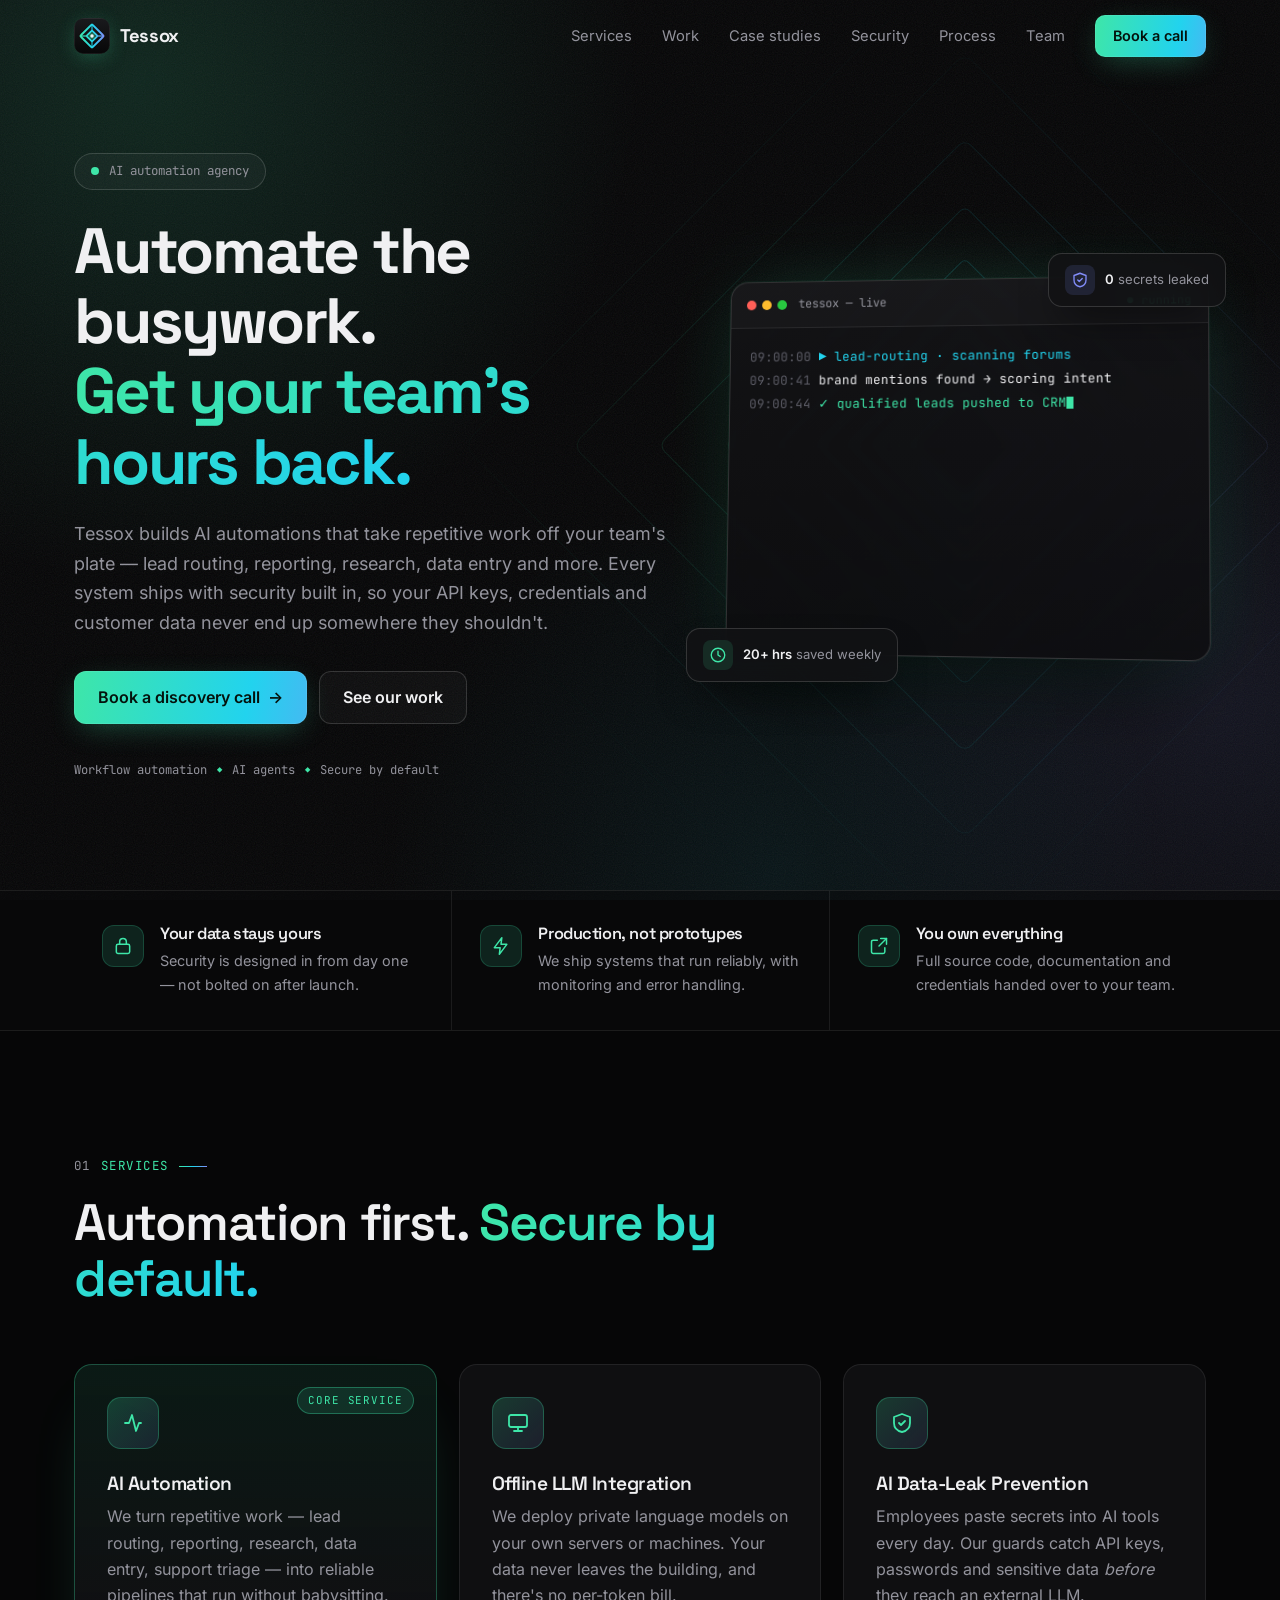
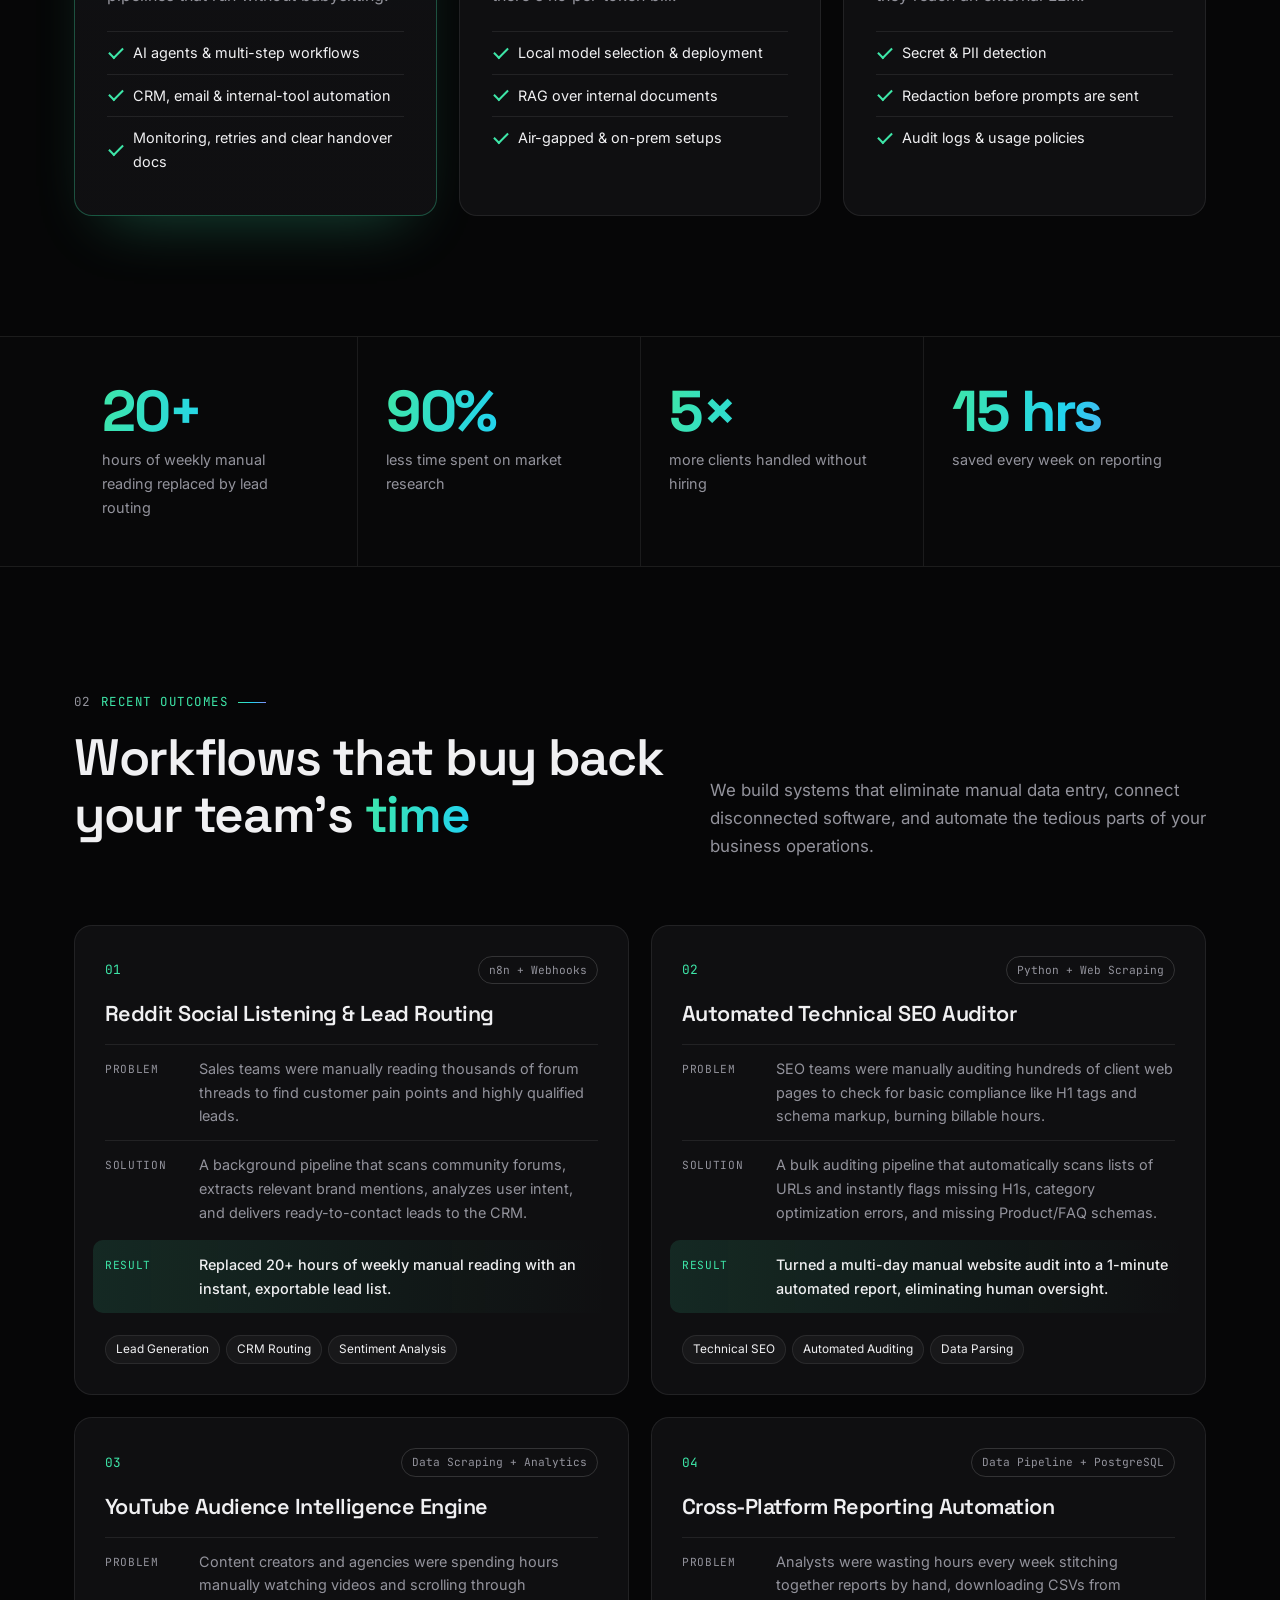
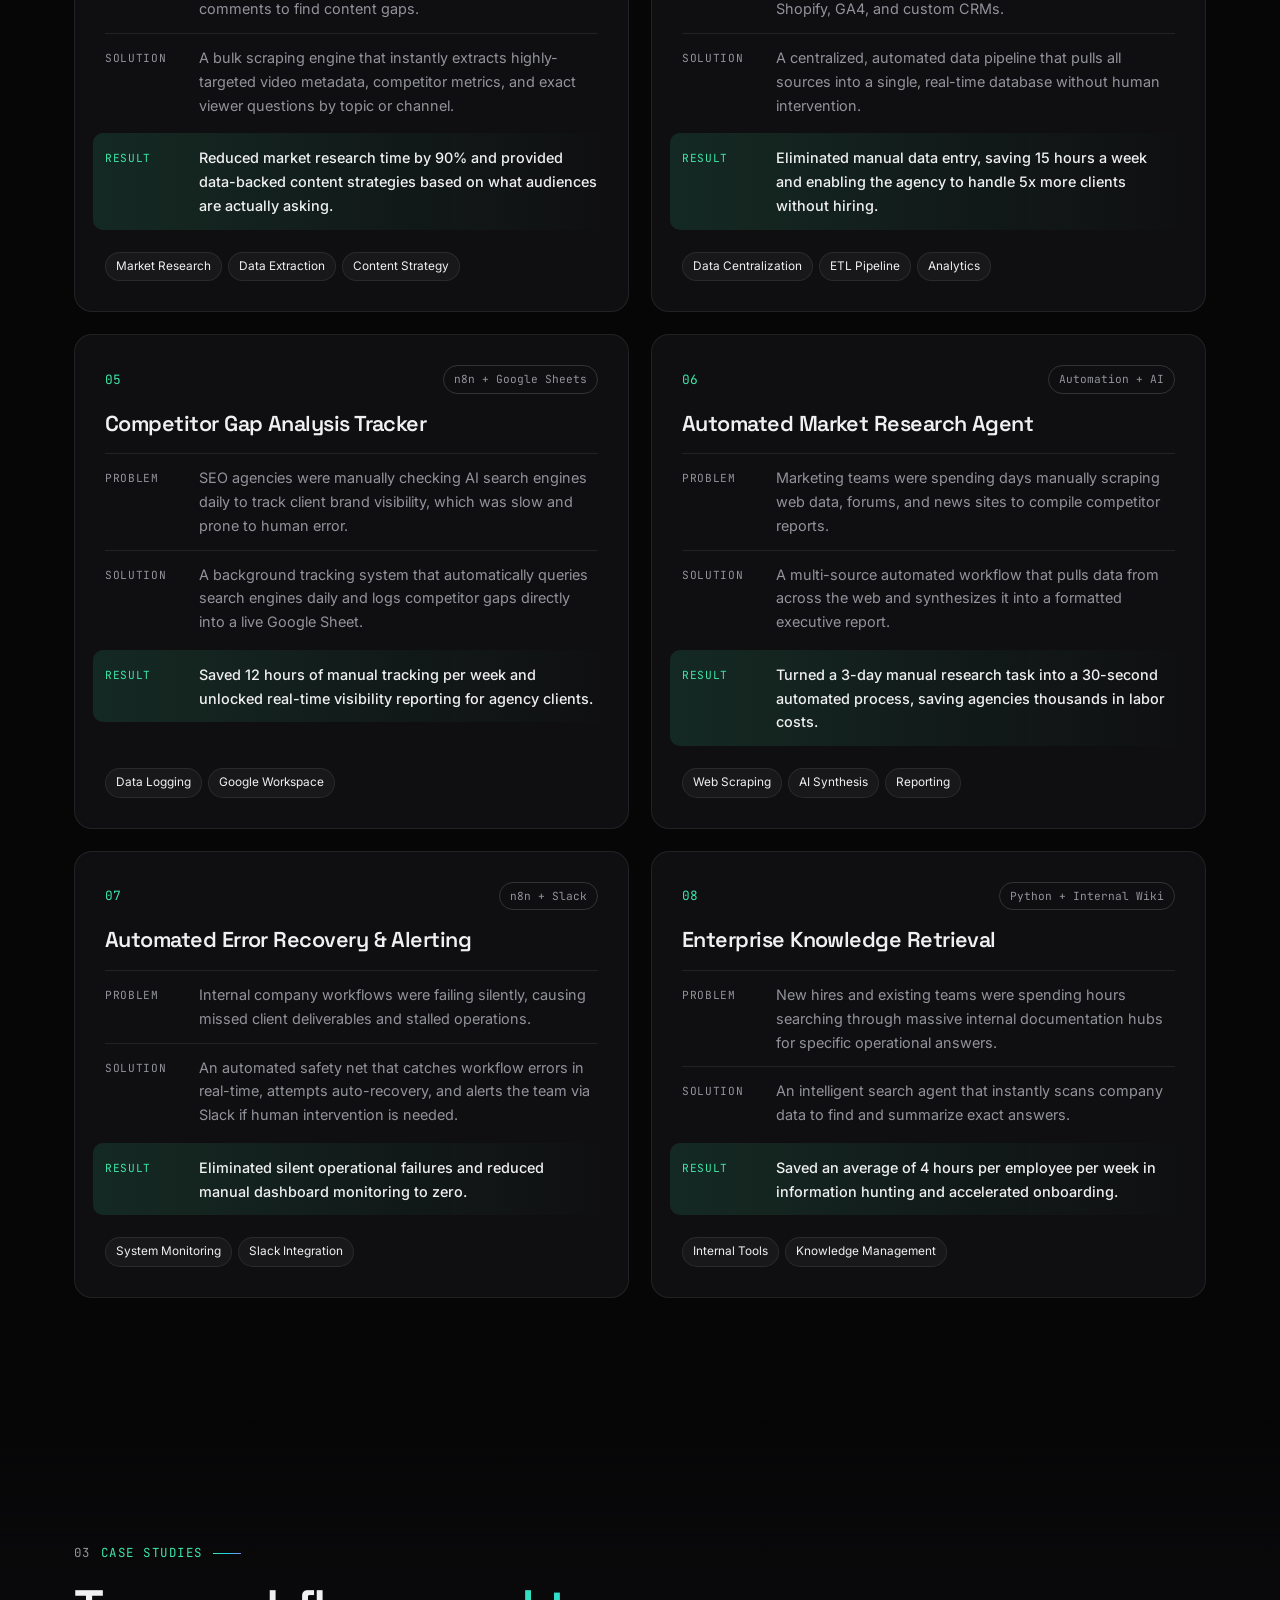
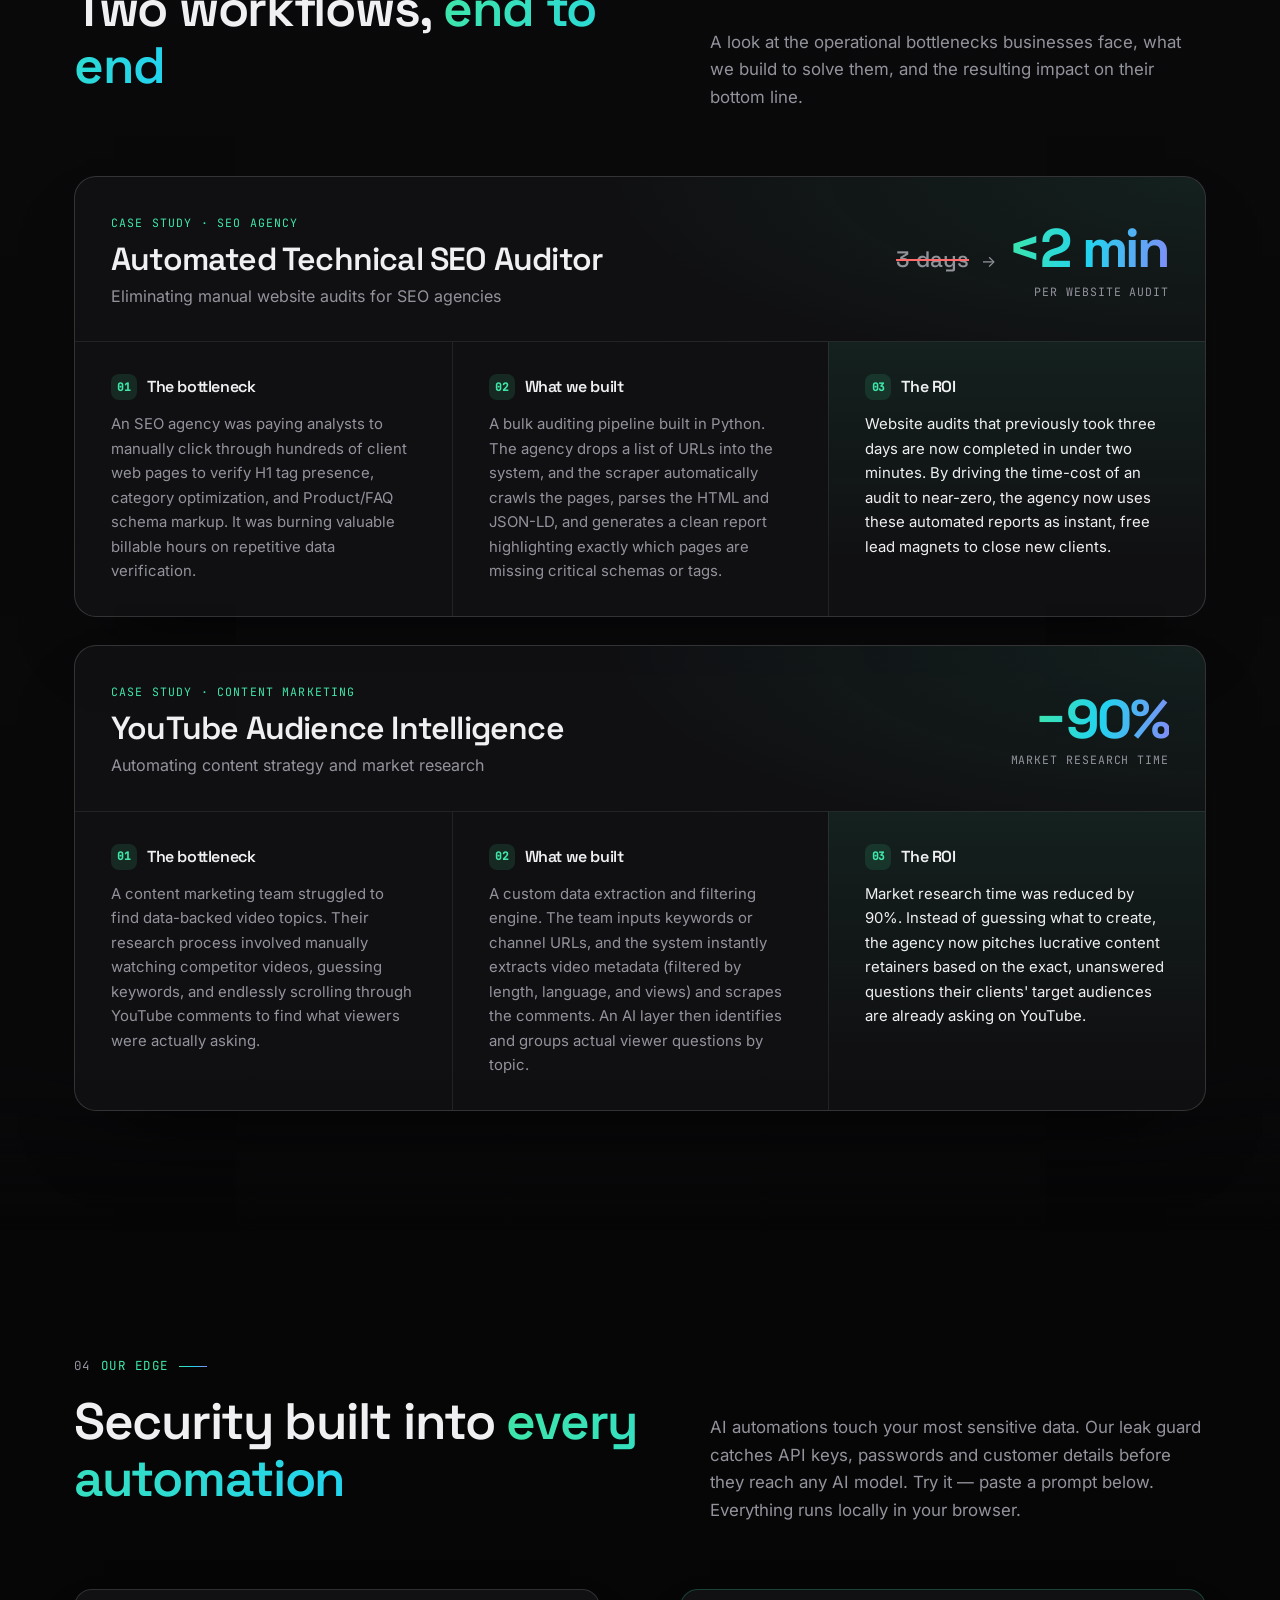
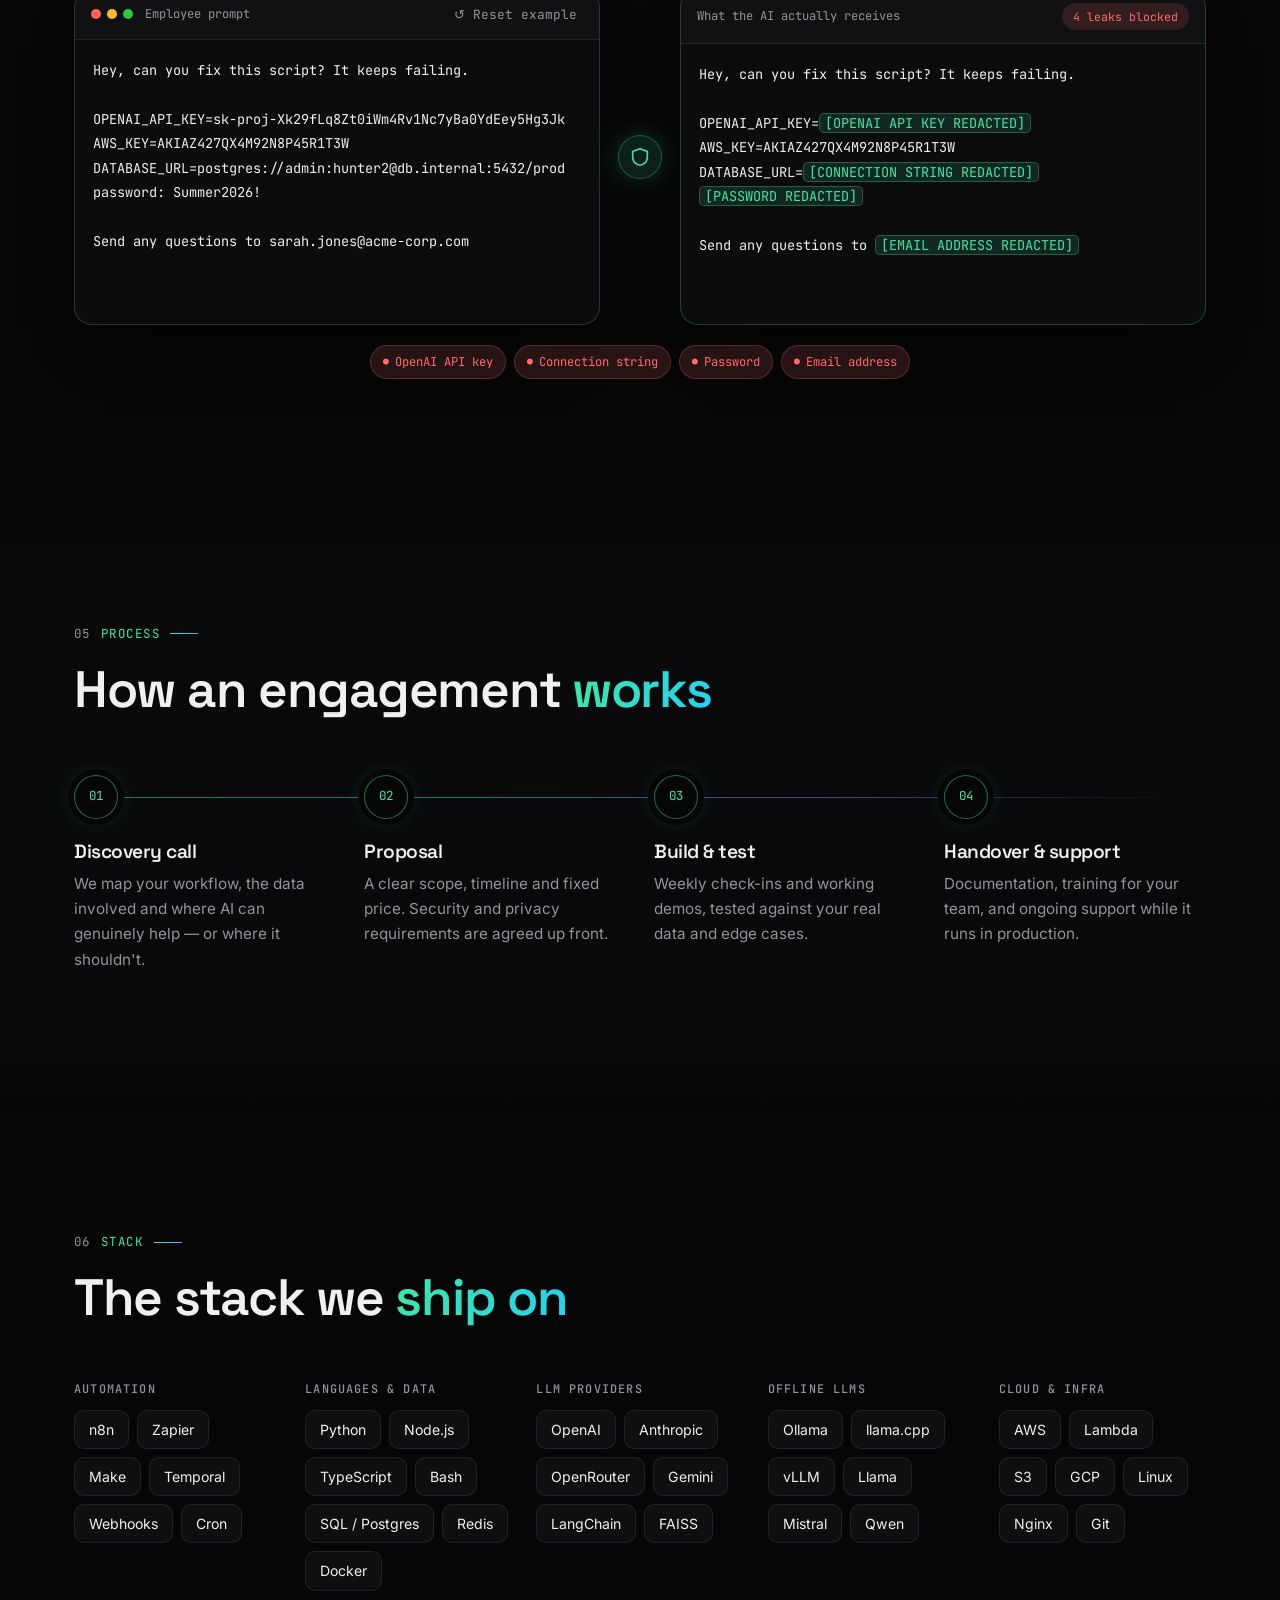
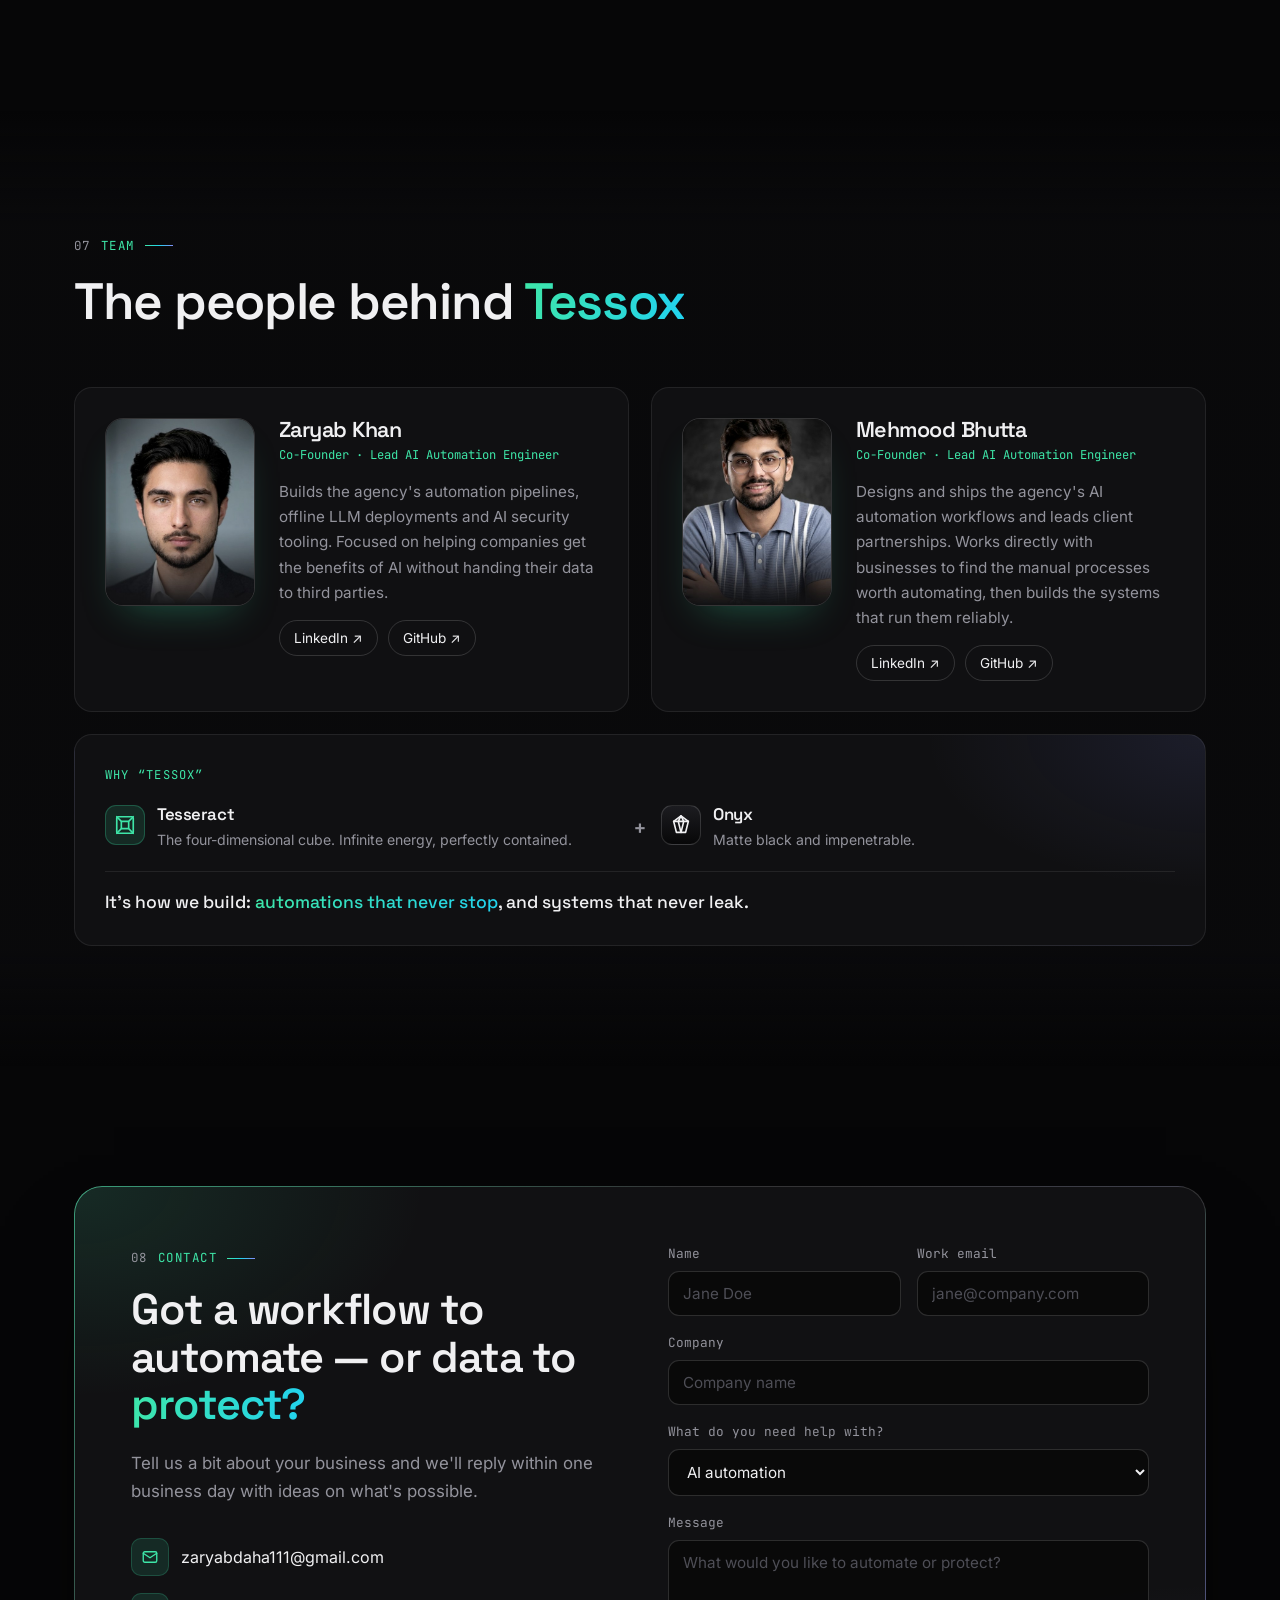
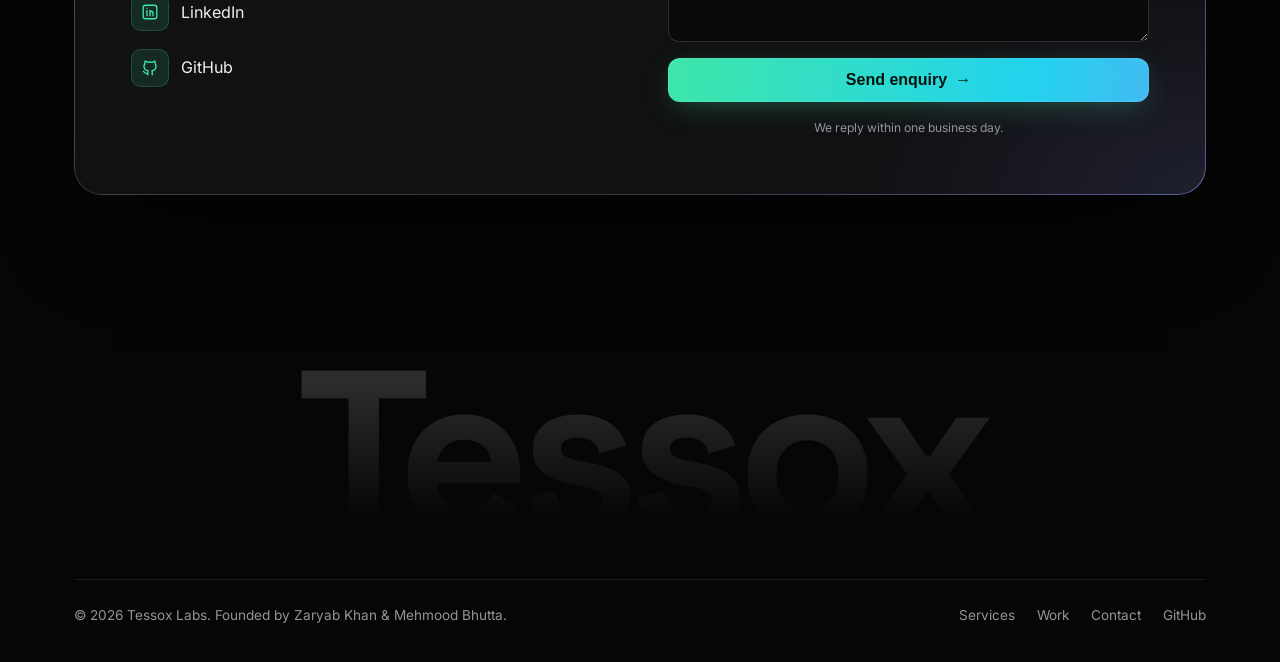
==== index.html @ b71a97ea "Speed up first paint: self-host fonts, cheaper glows, fewer blurs - Replace render-blocking Google F" ====
<!doctype html>
<html lang="en">
<head>
  <meta charset="utf-8">
  <meta name="viewport" content="width=device-width, initial-scale=1">
  <title>Tessox — AI Automation Agency</title>
  <meta name="description" content="Tessox is an AI automation agency. We build workflows that eliminate manual work — with security built in, so your data never leaks into AI tools.">
  <link rel="icon" href="favicon.svg" type="image/svg+xml">
  <link rel="icon" href="favicon-32.png" sizes="32x32" type="image/png">
  <link rel="apple-touch-icon" href="apple-touch-icon.png">
  <meta name="theme-color" content="#060607">
  <link rel="canonical" href="https://tessox.com/">

  <!-- Link previews (LinkedIn, WhatsApp, Slack, X, iMessage) -->
  <meta property="og:type" content="website">
  <meta property="og:site_name" content="Tessox">
  <meta property="og:url" content="https://tessox.com/">
  <meta property="og:title" content="Tessox — AI Automation Agency">
  <meta property="og:description" content="Automate the busywork. We build AI automations that give your team its hours back — secure by default, so your data never leaks into AI tools.">
  <meta property="og:image" content="https://tessox.com/og-image.png">
  <meta property="og:image:width" content="1200">
  <meta property="og:image:height" content="630">
  <meta property="og:image:alt" content="Tessox — Automate the busywork. Get your team's hours back.">
  <meta name="twitter:card" content="summary_large_image">
  <meta name="twitter:title" content="Tessox — AI Automation Agency">
  <meta name="twitter:description" content="Automate the busywork. AI automations that give your team its hours back — secure by default.">
  <meta name="twitter:image" content="https://tessox.com/og-image.png">
  <!-- Fonts are self-hosted so the page never waits on a third-party server -->
  <link rel="preload" href="fonts/space-grotesk.woff2" as="font" type="font/woff2" crossorigin>
  <link rel="preload" href="fonts/inter.woff2" as="font" type="font/woff2" crossorigin>
  <link rel="stylesheet" href="style.css">
</head>
<body>
  <div class="progress" id="progress" aria-hidden="true"></div>
  <div class="ambient" aria-hidden="true">
    <span class="orb orb-1"></span>
    <span class="orb orb-2"></span>
    <span class="orb orb-3"></span>
  </div>

  <header class="nav" id="nav">
    <div class="wrap nav-inner">
      <a href="#top" class="logo"><img class="logo-icon" src="favicon.svg" alt="" width="36" height="36"> Tessox</a>
      <nav class="nav-links" id="navLinks">
        <a href="#services">Services</a>
        <a href="#work">Work</a>
        <a href="#case-studies">Case studies</a>
        <a href="#demo">Security</a>
        <a href="#process">Process</a>
        <a href="#team">Team</a>
        <a href="#contact" class="btn btn-sm">Book a call</a>
      </nav>
      <button class="nav-toggle" id="navToggle" aria-label="Open menu" aria-expanded="false">
        <span></span><span></span>
      </button>
    </div>
  </header>

  <main id="top">
    <!-- HERO -->
    <section class="hero">
      <div class="grid-bg" aria-hidden="true"></div>
      <div class="wrap hero-inner">
        <div class="hero-copy">
          <p class="eyebrow"><span class="dot"></span> AI automation agency</p>
          <h1>Automate the busywork.<br><span class="grad">Get your team&#39;s hours back.</span></h1>
          <p class="lede">
            Tessox builds AI automations that take repetitive work off your team&#39;s plate — lead routing,
            reporting, research, data entry and more. Every system ships with security built in,
            so your API keys, credentials and customer data never end up somewhere they shouldn&#39;t.
          </p>
          <div class="hero-cta">
            <a href="#contact" class="btn">Book a discovery call <span aria-hidden="true">→</span></a>
            <a href="#work" class="btn btn-ghost">See our work</a>
          </div>
          <ul class="hero-tags">
            <li>Workflow automation</li>
            <li>AI agents</li>
            <li>Secure by default</li>
          </ul>
        </div>

        <div class="hero-visual" aria-hidden="true">
          <div class="console">
            <div class="console-head">
              <span class="lights"><i></i><i></i><i></i></span>
              <span class="console-title">tessox — live</span>
              <span class="console-live"><span class="dot"></span> running</span>
            </div>
            <div class="console-body" id="consoleBody"></div>
          </div>
          <div class="float-badge badge-1">
            <svg viewBox="0 0 24 24"><circle cx="12" cy="12" r="9"/><path d="M12 7v5l3 2"/></svg>
            <div><strong>20+ hrs</strong> saved weekly</div>
          </div>
          <div class="float-badge badge-2">
            <svg viewBox="0 0 24 24"><path d="M12 3l8 3v6c0 5-3.5 8-8 9-4.5-1-8-4-8-9V6z"/><path d="M9 12l2 2 4-4"/></svg>
            <div><strong>0</strong> secrets leaked</div>
          </div>
        </div>
      </div>
    </section>

    <!-- PROMISES -->
    <section class="promises">
      <div class="wrap promises-inner">
        <div class="promise">
          <div class="promise-icon"><svg viewBox="0 0 24 24"><rect x="4" y="10" width="16" height="11" rx="2"/><path d="M8 10V7a4 4 0 0 1 8 0v3"/></svg></div>
          <div>
            <h3>Your data stays yours</h3>
            <p>Security is designed in from day one — not bolted on after launch.</p>
          </div>
        </div>
        <div class="promise">
          <div class="promise-icon"><svg viewBox="0 0 24 24"><path d="M13 2L4 14h7l-1 8 9-12h-7z"/></svg></div>
          <div>
            <h3>Production, not prototypes</h3>
            <p>We ship systems that run reliably, with monitoring and error handling.</p>
          </div>
        </div>
        <div class="promise">
          <div class="promise-icon"><svg viewBox="0 0 24 24"><path d="M14 3h7v7"/><path d="M21 3l-9 9"/><path d="M19 14v5a2 2 0 0 1-2 2H5a2 2 0 0 1-2-2V7a2 2 0 0 1 2-2h5"/></svg></div>
          <div>
            <h3>You own everything</h3>
            <p>Full source code, documentation and credentials handed over to your team.</p>
          </div>
        </div>
      </div>
    </section>

    <!-- SERVICES -->
    <section id="services" class="section">
      <div class="wrap">
        <div class="sec-head">
          <p class="kicker"><span>01</span> Services</p>
          <h2>Automation first. <span class="grad">Secure by default.</span></h2>
        </div>
        <div class="cards">
          <article class="card card-feature spot">
            <span class="card-flag">Core service</span>
            <div class="card-icon" aria-hidden="true">
              <svg viewBox="0 0 24 24"><path d="M4 12h4l3-8 4 16 3-8h2"/></svg>
            </div>
            <h3>AI Automation</h3>
            <p>We turn repetitive work — lead routing, reporting, research, data entry, support triage — into reliable pipelines that run without babysitting.</p>
            <ul class="ticks">
              <li>AI agents & multi-step workflows</li>
              <li>CRM, email & internal-tool automation</li>
              <li>Monitoring, retries and clear handover docs</li>
            </ul>
          </article>
          <article class="card spot">
            <div class="card-icon" aria-hidden="true">
              <svg viewBox="0 0 24 24"><rect x="3" y="4" width="18" height="12" rx="2"/><path d="M8 20h8M12 16v4"/></svg>
            </div>
            <h3>Offline LLM Integration</h3>
            <p>We deploy private language models on your own servers or machines. Your data never leaves the building, and there's no per-token bill.</p>
            <ul class="ticks">
              <li>Local model selection & deployment</li>
              <li>RAG over internal documents</li>
              <li>Air-gapped & on-prem setups</li>
            </ul>
          </article>
          <article class="card spot">
            <div class="card-icon" aria-hidden="true">
              <svg viewBox="0 0 24 24"><path d="M12 3l8 3v6c0 5-3.5 8-8 9-4.5-1-8-4-8-9V6z"/><path d="M9 12l2 2 4-4"/></svg>
            </div>
            <h3>AI Data-Leak Prevention</h3>
            <p>Employees paste secrets into AI tools every day. Our guards catch API keys, passwords and sensitive data <em>before</em> they reach an external LLM.</p>
            <ul class="ticks">
              <li>Secret & PII detection</li>
              <li>Redaction before prompts are sent</li>
              <li>Audit logs & usage policies</li>
            </ul>
          </article>
        </div>
      </div>
    </section>

    <!-- STATS -->
    <section class="stats" aria-label="Results by the numbers">
      <div class="wrap stats-inner">
        <div class="stat">
          <span class="stat-num" data-count="20" data-suffix="+">0</span>
          <span class="stat-label">hours of weekly manual reading replaced by lead routing</span>
        </div>
        <div class="stat">
          <span class="stat-num" data-count="90" data-suffix="%">0</span>
          <span class="stat-label">less time spent on market research</span>
        </div>
        <div class="stat">
          <span class="stat-num" data-count="5" data-suffix="×">0</span>
          <span class="stat-label">more clients handled without hiring</span>
        </div>
        <div class="stat">
          <span class="stat-num" data-count="15" data-suffix=" hrs">0</span>
          <span class="stat-label">saved every week on reporting</span>
        </div>
      </div>
    </section>

    <!-- RECENT OUTCOMES -->
    <section id="work" class="section">
      <div class="wrap">
        <div class="sec-head sec-head-split">
          <div>
            <p class="kicker"><span>02</span> Recent outcomes</p>
            <h2>Workflows that buy back your team's <span class="grad">time</span></h2>
          </div>
          <p class="section-lede">We build systems that eliminate manual data entry, connect disconnected software, and automate the tedious parts of your business operations.</p>
        </div>
        <div class="projects">
          <article class="project spot">
            <div class="project-top">
              <span class="project-idx">01</span>
              <span class="project-stack">n8n + Webhooks</span>
            </div>
            <h3>Reddit Social Listening & Lead Routing</h3>
            <dl class="project-meta">
              <div><dt>Problem</dt><dd>Sales teams were manually reading thousands of forum threads to find customer pain points and highly qualified leads.</dd></div>
              <div><dt>Solution</dt><dd>A background pipeline that scans community forums, extracts relevant brand mentions, analyzes user intent, and delivers ready-to-contact leads to the CRM.</dd></div>
              <div class="result"><dt>Result</dt><dd>Replaced 20+ hours of weekly manual reading with an instant, exportable lead list.</dd></div>
            </dl>
            <div class="project-tags"><span>Lead Generation</span><span>CRM Routing</span><span>Sentiment Analysis</span></div>
          </article>

          <article class="project spot">
            <div class="project-top">
              <span class="project-idx">02</span>
              <span class="project-stack">Python + Web Scraping</span>
            </div>
            <h3>Automated Technical SEO Auditor</h3>
            <dl class="project-meta">
              <div><dt>Problem</dt><dd>SEO teams were manually auditing hundreds of client web pages to check for basic compliance like H1 tags and schema markup, burning billable hours.</dd></div>
              <div><dt>Solution</dt><dd>A bulk auditing pipeline that automatically scans lists of URLs and instantly flags missing H1s, category optimization errors, and missing Product/FAQ schemas.</dd></div>
              <div class="result"><dt>Result</dt><dd>Turned a multi-day manual website audit into a 1-minute automated report, eliminating human oversight.</dd></div>
            </dl>
            <div class="project-tags"><span>Technical SEO</span><span>Automated Auditing</span><span>Data Parsing</span></div>
          </article>

          <article class="project spot">
            <div class="project-top">
              <span class="project-idx">03</span>
              <span class="project-stack">Data Scraping + Analytics</span>
            </div>
            <h3>YouTube Audience Intelligence Engine</h3>
            <dl class="project-meta">
              <div><dt>Problem</dt><dd>Content creators and agencies were spending hours manually watching videos and scrolling through comments to find content gaps.</dd></div>
              <div><dt>Solution</dt><dd>A bulk scraping engine that instantly extracts highly-targeted video metadata, competitor metrics, and exact viewer questions by topic or channel.</dd></div>
              <div class="result"><dt>Result</dt><dd>Reduced market research time by 90% and provided data-backed content strategies based on what audiences are actually asking.</dd></div>
            </dl>
            <div class="project-tags"><span>Market Research</span><span>Data Extraction</span><span>Content Strategy</span></div>
          </article>

          <article class="project spot">
            <div class="project-top">
              <span class="project-idx">04</span>
              <span class="project-stack">Data Pipeline + PostgreSQL</span>
            </div>
            <h3>Cross-Platform Reporting Automation</h3>
            <dl class="project-meta">
              <div><dt>Problem</dt><dd>Analysts were wasting hours every week stitching together reports by hand, downloading CSVs from Shopify, GA4, and custom CRMs.</dd></div>
              <div><dt>Solution</dt><dd>A centralized, automated data pipeline that pulls all sources into a single, real-time database without human intervention.</dd></div>
              <div class="result"><dt>Result</dt><dd>Eliminated manual data entry, saving 15 hours a week and enabling the agency to handle 5x more clients without hiring.</dd></div>
            </dl>
            <div class="project-tags"><span>Data Centralization</span><span>ETL Pipeline</span><span>Analytics</span></div>
          </article>

          <article class="project spot">
            <div class="project-top">
              <span class="project-idx">05</span>
              <span class="project-stack">n8n + Google Sheets</span>
            </div>
            <h3>Competitor Gap Analysis Tracker</h3>
            <dl class="project-meta">
              <div><dt>Problem</dt><dd>SEO agencies were manually checking AI search engines daily to track client brand visibility, which was slow and prone to human error.</dd></div>
              <div><dt>Solution</dt><dd>A background tracking system that automatically queries search engines daily and logs competitor gaps directly into a live Google Sheet.</dd></div>
              <div class="result"><dt>Result</dt><dd>Saved 12 hours of manual tracking per week and unlocked real-time visibility reporting for agency clients.</dd></div>
            </dl>
            <div class="project-tags"><span>Data Logging</span><span>Google Workspace</span></div>
          </article>

          <article class="project spot">
            <div class="project-top">
              <span class="project-idx">06</span>
              <span class="project-stack">Automation + AI</span>
            </div>
            <h3>Automated Market Research Agent</h3>
            <dl class="project-meta">
              <div><dt>Problem</dt><dd>Marketing teams were spending days manually scraping web data, forums, and news sites to compile competitor reports.</dd></div>
              <div><dt>Solution</dt><dd>A multi-source automated workflow that pulls data from across the web and synthesizes it into a formatted executive report.</dd></div>
              <div class="result"><dt>Result</dt><dd>Turned a 3-day manual research task into a 30-second automated process, saving agencies thousands in labor costs.</dd></div>
            </dl>
            <div class="project-tags"><span>Web Scraping</span><span>AI Synthesis</span><span>Reporting</span></div>
          </article>

          <article class="project spot">
            <div class="project-top">
              <span class="project-idx">07</span>
              <span class="project-stack">n8n + Slack</span>
            </div>
            <h3>Automated Error Recovery & Alerting</h3>
            <dl class="project-meta">
              <div><dt>Problem</dt><dd>Internal company workflows were failing silently, causing missed client deliverables and stalled operations.</dd></div>
              <div><dt>Solution</dt><dd>An automated safety net that catches workflow errors in real-time, attempts auto-recovery, and alerts the team via Slack if human intervention is needed.</dd></div>
              <div class="result"><dt>Result</dt><dd>Eliminated silent operational failures and reduced manual dashboard monitoring to zero.</dd></div>
            </dl>
            <div class="project-tags"><span>System Monitoring</span><span>Slack Integration</span></div>
          </article>

          <article class="project spot">
            <div class="project-top">
              <span class="project-idx">08</span>
              <span class="project-stack">Python + Internal Wiki</span>
            </div>
            <h3>Enterprise Knowledge Retrieval</h3>
            <dl class="project-meta">
              <div><dt>Problem</dt><dd>New hires and existing teams were spending hours searching through massive internal documentation hubs for specific operational answers.</dd></div>
              <div><dt>Solution</dt><dd>An intelligent search agent that instantly scans company data to find and summarize exact answers.</dd></div>
              <div class="result"><dt>Result</dt><dd>Saved an average of 4 hours per employee per week in information hunting and accelerated onboarding.</dd></div>
            </dl>
            <div class="project-tags"><span>Internal Tools</span><span>Knowledge Management</span></div>
          </article>
        </div>
      </div>
    </section>

    <!-- CASE STUDIES -->
    <section id="case-studies" class="section section-alt">
      <div class="wrap">
        <div class="sec-head sec-head-split">
          <div>
            <p class="kicker"><span>03</span> Case studies</p>
            <h2>Two workflows, <span class="grad">end to end</span></h2>
          </div>
          <p class="section-lede">A look at the operational bottlenecks businesses face, what we build to solve them, and the resulting impact on their bottom line.</p>
        </div>
        <div class="cases">
          <article class="case">
            <div class="case-head">
              <div>
                <p class="case-label">Case study · SEO agency</p>
                <h3>Automated Technical SEO Auditor</h3>
                <p>Eliminating manual website audits for SEO agencies</p>
              </div>
              <div class="case-metric">
                <span class="metric-from">3 days</span>
                <span class="metric-arrow" aria-hidden="true">→</span>
                <span class="metric-to">&lt;2 min</span>
                <span class="metric-label">per website audit</span>
              </div>
            </div>
            <div class="case-steps">
              <div class="case-step">
                <h4><span>01</span> The bottleneck</h4>
                <p>An SEO agency was paying analysts to manually click through hundreds of client web pages to verify H1 tag presence, category optimization, and Product/FAQ schema markup. It was burning valuable billable hours on repetitive data verification.</p>
              </div>
              <div class="case-step">
                <h4><span>02</span> What we built</h4>
                <p>A bulk auditing pipeline built in Python. The agency drops a list of URLs into the system, and the scraper automatically crawls the pages, parses the HTML and JSON-LD, and generates a clean report highlighting exactly which pages are missing critical schemas or tags.</p>
              </div>
              <div class="case-step case-roi">
                <h4><span>03</span> The ROI</h4>
                <p>Website audits that previously took three days are now completed in under two minutes. By driving the time-cost of an audit to near-zero, the agency now uses these automated reports as instant, free lead magnets to close new clients.</p>
              </div>
            </div>
          </article>

          <article class="case">
            <div class="case-head">
              <div>
                <p class="case-label">Case study · Content marketing</p>
                <h3>YouTube Audience Intelligence</h3>
                <p>Automating content strategy and market research</p>
              </div>
              <div class="case-metric">
                <span class="metric-to">−90%</span>
                <span class="metric-label">market research time</span>
              </div>
            </div>
            <div class="case-steps">
              <div class="case-step">
                <h4><span>01</span> The bottleneck</h4>
                <p>A content marketing team struggled to find data-backed video topics. Their research process involved manually watching competitor videos, guessing keywords, and endlessly scrolling through YouTube comments to find what viewers were actually asking.</p>
              </div>
              <div class="case-step">
                <h4><span>02</span> What we built</h4>
                <p>A custom data extraction and filtering engine. The team inputs keywords or channel URLs, and the system instantly extracts video metadata (filtered by length, language, and views) and scrapes the comments. An AI layer then identifies and groups actual viewer questions by topic.</p>
              </div>
              <div class="case-step case-roi">
                <h4><span>03</span> The ROI</h4>
                <p>Market research time was reduced by 90%. Instead of guessing what to create, the agency now pitches lucrative content retainers based on the exact, unanswered questions their clients' target audiences are already asking on YouTube.</p>
              </div>
            </div>
          </article>
        </div>
      </div>
    </section>

    <!-- LIVE DEMO -->
    <section id="demo" class="section">
      <div class="wrap">
        <div class="sec-head sec-head-split">
          <div>
            <p class="kicker"><span>04</span> Our edge</p>
            <h2>Security built into <span class="grad">every automation</span></h2>
          </div>
          <p class="section-lede">AI automations touch your most sensitive data. Our leak guard catches API keys, passwords and customer details before they reach any AI model. Try it — paste a prompt below. Everything runs locally in your browser.</p>
        </div>

        <div class="demo">
          <div class="demo-pane">
            <div class="pane-head">
              <span class="pane-title"><span class="lights"><i></i><i></i><i></i></span> Employee prompt</span>
              <button class="link-btn" id="demoReset" type="button">↺ Reset example</button>
            </div>
            <textarea id="demoInput" spellcheck="false" aria-label="Prompt to scan"></textarea>
          </div>
          <div class="demo-arrow" aria-hidden="true">
            <svg viewBox="0 0 24 24"><path d="M12 3l8 3v6c0 5-3.5 8-8 9-4.5-1-8-4-8-9V6z"/></svg>
          </div>
          <div class="demo-pane demo-pane-out">
            <div class="pane-head">
              <span class="pane-title">What the AI actually receives</span>
              <span class="status" id="demoStatus"></span>
            </div>
            <pre id="demoOutput" class="demo-output" aria-live="polite"></pre>
          </div>
        </div>
        <ul class="findings" id="demoFindings" aria-live="polite"></ul>
      </div>
    </section>

    <!-- PROCESS -->
    <section id="process" class="section section-alt">
      <div class="wrap">
        <div class="sec-head">
          <p class="kicker"><span>05</span> Process</p>
          <h2>How an engagement <span class="grad">works</span></h2>
        </div>
        <ol class="steps">
          <li>
            <span class="step-node">01</span>
            <h3>Discovery call</h3>
            <p>We map your workflow, the data involved and where AI can genuinely help — or where it shouldn't.</p>
          </li>
          <li>
            <span class="step-node">02</span>
            <h3>Proposal</h3>
            <p>A clear scope, timeline and fixed price. Security and privacy requirements are agreed up front.</p>
          </li>
          <li>
            <span class="step-node">03</span>
            <h3>Build & test</h3>
            <p>Weekly check-ins and working demos, tested against your real data and edge cases.</p>
          </li>
          <li>
            <span class="step-node">04</span>
            <h3>Handover & support</h3>
            <p>Documentation, training for your team, and ongoing support while it runs in production.</p>
          </li>
        </ol>
      </div>
    </section>

    <!-- STACK -->
    <section class="section">
      <div class="wrap">
        <div class="sec-head">
          <p class="kicker"><span>06</span> Stack</p>
          <h2>The stack we <span class="grad">ship on</span></h2>
        </div>
        <div class="stack">
          <div class="stack-group">
            <h3>Automation</h3>
            <ul><li>n8n</li><li>Zapier</li><li>Make</li><li>Temporal</li><li>Webhooks</li><li>Cron</li></ul>
          </div>
          <div class="stack-group">
            <h3>Languages & data</h3>
            <ul><li>Python</li><li>Node.js</li><li>TypeScript</li><li>Bash</li><li>SQL / Postgres</li><li>Redis</li><li>Docker</li></ul>
          </div>
          <div class="stack-group">
            <h3>LLM providers</h3>
            <ul><li>OpenAI</li><li>Anthropic</li><li>OpenRouter</li><li>Gemini</li><li>LangChain</li><li>FAISS</li></ul>
          </div>
          <!-- TODO(Zaryab): edit to match the local-LLM tools you actually use. -->
          <div class="stack-group">
            <h3>Offline LLMs</h3>
            <ul><li>Ollama</li><li>llama.cpp</li><li>vLLM</li><li>Llama</li><li>Mistral</li><li>Qwen</li></ul>
          </div>
          <div class="stack-group">
            <h3>Cloud & infra</h3>
            <ul><li>AWS</li><li>Lambda</li><li>S3</li><li>GCP</li><li>Linux</li><li>Nginx</li><li>Git</li></ul>
          </div>
        </div>
      </div>
    </section>

    <!-- TEAM -->
    <section id="team" class="section section-alt">
      <div class="wrap">
        <div class="sec-head">
          <p class="kicker"><span>07</span> Team</p>
          <h2>The people behind <span class="grad">Tessox</span></h2>
        </div>
        <div class="team">
          <article class="member spot">
            <img class="member-photo" src="zaryab.jpg" alt="Zaryab Khan" width="150" height="188" loading="lazy">
            <div>
              <h3>Zaryab Khan</h3>
              <p class="role">Co-Founder · Lead AI Automation Engineer</p>
              <p>Builds the agency's automation pipelines, offline LLM deployments and AI security tooling. Focused on helping companies get the benefits of AI without handing their data to third parties.</p>
              <div class="member-links">
                <a href="https://www.linkedin.com/in/zaryab-khan-/" target="_blank" rel="noopener">LinkedIn ↗</a>
                <a href="https://github.com/ZaryabDaha11" target="_blank" rel="noopener">GitHub ↗</a>
              </div>
            </div>
          </article>
          <article class="member spot">
            <img class="member-photo" src="mehmood.jpg" alt="Mehmood Bhutta" width="150" height="188" loading="lazy">
            <div>
              <h3>Mehmood Bhutta</h3>
              <p class="role">Co-Founder · Lead AI Automation Engineer</p>
              <p>Designs and ships the agency&#39;s AI automation workflows and leads client partnerships. Works directly with businesses to find the manual processes worth automating, then builds the systems that run them reliably.</p>
              <div class="member-links">
                <a href="https://www.linkedin.com/in/mehmood-jb/" target="_blank" rel="noopener">LinkedIn ↗</a>
                <a href="https://github.com/MehmoodBhutta" target="_blank" rel="noopener">GitHub ↗</a>
              </div>
            </div>
          </article>
          <article class="origin spot">
            <p class="origin-label">Why “Tessox”</p>
            <div class="origin-eq">
              <div class="origin-part">
                <svg class="origin-icon" viewBox="0 0 24 24" aria-hidden="true"><rect x="3" y="3" width="18" height="18" rx="1.5"/><rect x="8" y="8" width="8" height="8" rx="1"/><path d="M3 3l5 5M21 3l-5 5M3 21l5-5M21 21l-5-5"/></svg>
                <div>
                  <h3>Tesseract</h3>
                  <p>The four-dimensional cube. Infinite energy, perfectly contained.</p>
                </div>
              </div>
              <span class="origin-plus" aria-hidden="true">+</span>
              <div class="origin-part">
                <svg class="origin-icon origin-icon-onyx" viewBox="0 0 24 24" aria-hidden="true"><path d="M12 2l8 6-3 12H7L4 8z"/><path d="M4 8h16M12 2L9 8l3 12 3-12z"/></svg>
                <div>
                  <h3>Onyx</h3>
                  <p>Matte black and impenetrable.</p>
                </div>
              </div>
            </div>
            <p class="origin-line">It's how we build: <span class="grad">automations that never stop</span>, and systems that never leak.</p>
          </article>
        </div>
      </div>
    </section>

    <!-- CONTACT -->
    <section id="contact" class="section contact">
      <div class="wrap">
        <div class="contact-panel">
          <div class="contact-copy">
            <p class="kicker"><span>08</span> Contact</p>
            <h2>Got a workflow to automate — or data to <span class="grad">protect?</span></h2>
            <p class="section-lede">Tell us a bit about your business and we'll reply within one business day with ideas on what's possible.</p>
            <ul class="contact-links">
              <li>
                <a href="mailto:zaryabdaha111@gmail.com">
                  <svg viewBox="0 0 24 24"><rect x="3" y="5" width="18" height="14" rx="2"/><path d="M3 7l9 6 9-6"/></svg>
                  zaryabdaha111@gmail.com
                </a>
              </li>
              <li>
                <a href="https://www.linkedin.com/in/zaryab-khan-/" target="_blank" rel="noopener">
                  <svg viewBox="0 0 24 24"><rect x="3" y="3" width="18" height="18" rx="3"/><path d="M8 10v7M8 7v.01M12 17v-4a2 2 0 0 1 4 0v4M12 10v7"/></svg>
                  LinkedIn
                </a>
              </li>
              <li>
                <a href="https://github.com/ZaryabDaha11" target="_blank" rel="noopener">
                  <svg viewBox="0 0 24 24"><path d="M9 19c-4 1.5-4-2-6-2.5M15 21v-3.5c0-1 .1-1.4-.5-2 2.8-.3 5.5-1.4 5.5-6a4.6 4.6 0 0 0-1.3-3.2 4.2 4.2 0 0 0-.1-3.2s-1.1-.3-3.5 1.3a12 12 0 0 0-6.2 0C6.5 2.8 5.4 3.1 5.4 3.1a4.2 4.2 0 0 0-.1 3.2A4.6 4.6 0 0 0 4 9.5c0 4.6 2.7 5.7 5.5 6-.6.6-.6 1.2-.5 2V21"/></svg>
                  GitHub
                </a>
              </li>
            </ul>
          </div>
          <form class="contact-form" id="contactForm">
            <div class="form-row">
              <label>Name<input name="name" required autocomplete="name" placeholder="Jane Doe"></label>
              <label>Work email<input name="email" type="email" required autocomplete="email" placeholder="jane@company.com"></label>
            </div>
            <label>Company<input name="company" autocomplete="organization" placeholder="Company name"></label>
            <label>What do you need help with?
              <select name="topic">
                <option>AI automation</option>
                <option>Offline / private LLM</option>
                <option>AI data-leak prevention</option>
                <option>Something else</option>
              </select>
            </label>
            <label>Message<textarea name="message" rows="4" required placeholder="What would you like to automate or protect?"></textarea></label>
            <!-- Spam trap: hidden from people, bots fill it in -->
            <label class="hp" aria-hidden="true">Website<input name="website" tabindex="-1" autocomplete="off"></label>
            <button class="btn btn-block" type="submit" id="contactSubmit">Send enquiry <span aria-hidden="true">→</span></button>
            <p class="form-note" id="formStatus" role="status" aria-live="polite">We reply within one business day.</p>
          </form>
        </div>
      </div>
    </section>
  </main>

  <footer class="footer">
    <div class="wrap">
      <div class="footer-wordmark" aria-hidden="true">Tessox</div>
      <div class="footer-inner">
        <span>© <span id="year"></span> Tessox Labs. Founded by Zaryab Khan &amp; Mehmood Bhutta.</span>
        <nav class="footer-links">
          <a href="#services">Services</a>
          <a href="#work">Work</a>
          <a href="#contact">Contact</a>
          <a href="https://github.com/ZaryabDaha11" target="_blank" rel="noopener">GitHub</a>
        </nav>
      </div>
    </div>
  </footer>

  <script src="script.js"></script>
</body>
</html>
---- style.css ----
/* Self-hosted brand fonts (Latin subsets, variable weights) */
@font-face { font-family: "Inter"; src: url("fonts/inter.woff2") format("woff2"); font-weight: 400 600; font-style: normal; font-display: swap; }
@font-face { font-family: "Space Grotesk"; src: url("fonts/space-grotesk.woff2") format("woff2"); font-weight: 500 700; font-style: normal; font-display: swap; }
@font-face { font-family: "JetBrains Mono"; src: url("fonts/jetbrains-mono.woff2") format("woff2"); font-weight: 400 500; font-style: normal; font-display: swap; }

:root {
  --bg: #060607;
  --bg-alt: #0b0b0d;
  --surface: rgba(20, 20, 23, .72);
  --surface-solid: #111113;
  --border: rgba(255, 255, 255, .08);
  --border-strong: rgba(255, 255, 255, .15);
  --text: #f0f0f2;
  --muted: #93939c;
  --accent: #3ee6a8;
  --accent-2: #22d3ee;
  --accent-3: #818cf8;
  --accent-dim: rgba(62, 230, 168, .12);
  --glow: rgba(62, 230, 168, .35);
  --danger: #ff6b6b;
  --danger-dim: rgba(255, 107, 107, .14);
  --radius: 18px;
  --grad: linear-gradient(100deg, var(--accent) 0%, var(--accent-2) 50%, var(--accent-3) 100%);
  --display: "Space Grotesk", Inter, system-ui, sans-serif;
  --mono: "JetBrains Mono", ui-monospace, Consolas, monospace;
}

* { box-sizing: border-box; }
html { scroll-behavior: smooth; scroll-padding-top: 80px; }
body {
  margin: 0;
  background: var(--bg);
  color: var(--text);
  font: 16px/1.65 Inter, system-ui, sans-serif;
  -webkit-font-smoothing: antialiased;
  overflow-x: hidden;
}
::selection { background: var(--accent); color: #04120c; }
a { color: inherit; text-decoration: none; }
h1, h2, h3, h4 { font-family: var(--display); line-height: 1.1; margin: 0 0 .5em; letter-spacing: -0.025em; font-weight: 600; }
h2 { font-size: clamp(2rem, 4.4vw, 3.2rem); max-width: 20ch; }
h3 { font-size: 1.2rem; }
p { margin: 0 0 1em; }
svg { fill: none; stroke: currentColor; stroke-width: 1.8; stroke-linecap: round; stroke-linejoin: round; }

.wrap { width: 100%; max-width: 1180px; margin: 0 auto; padding: 0 24px; position: relative; }
.grad {
  background: var(--grad);
  -webkit-background-clip: text; background-clip: text;
  color: transparent;
  background-size: 200% auto;
  animation: shimmer 8s linear infinite;
}
@keyframes shimmer { to { background-position: 200% center; } }

/* Ambient background */
.ambient { position: fixed; inset: 0; z-index: -1; overflow: hidden; pointer-events: none; }
/* Glows are plain radial gradients: same soft look as a live blur, without the GPU cost */
.orb { position: absolute; border-radius: 50%; opacity: .14; }
.orb-1 { width: 1000px; height: 1000px; background: radial-gradient(closest-side, var(--accent), transparent); top: -420px; left: -360px; }
.orb-2 { width: 860px; height: 860px; background: radial-gradient(closest-side, var(--accent-3), transparent); top: 30%; right: -370px; opacity: .1; }
.orb-3 { width: 780px; height: 780px; background: radial-gradient(closest-side, var(--accent-2), transparent); bottom: -360px; left: 30%; opacity: .07; }
.ambient::after {
  content: ""; position: absolute; inset: 0; opacity: .07;
  background-image: url("data:image/svg+xml,%3Csvg xmlns='http://www.w3.org/2000/svg' width='160' height='160'%3E%3Cfilter id='n'%3E%3CfeTurbulence type='fractalNoise' baseFrequency='.9' numOctaves='3'/%3E%3C/filter%3E%3Crect width='100%25' height='100%25' filter='url(%23n)'/%3E%3C/svg%3E");
}

/* Scroll progress */
.progress { position: fixed; top: 0; left: 0; height: 2px; width: 100%; z-index: 20; background: var(--grad); transform-origin: 0 50%; transform: scaleX(0); }

/* Buttons */
.btn {
  position: relative; overflow: hidden;
  display: inline-flex; align-items: center; justify-content: center; gap: 8px;
  background: var(--grad); background-size: 150% auto;
  color: #04120c; font-weight: 600; font-size: 1rem;
  padding: 13px 24px; border-radius: 12px; border: 0; cursor: pointer;
  box-shadow: 0 0 0 1px rgba(255, 255, 255, .08) inset, 0 8px 30px -8px var(--glow);
  transition: transform .2s, box-shadow .2s, background-position .4s;
}
.btn::after {
  content: ""; position: absolute; inset: 0;
  background: linear-gradient(110deg, transparent 30%, rgba(255, 255, 255, .45) 50%, transparent 70%);
  transform: translateX(-100%); transition: transform .6s;
}
.btn:hover { transform: translateY(-2px); box-shadow: 0 0 0 1px rgba(255, 255, 255, .1) inset, 0 14px 40px -8px var(--glow); background-position: right center; }
.btn:hover::after { transform: translateX(100%); }
.btn-ghost { background: rgba(255, 255, 255, .03); color: var(--text); box-shadow: 0 0 0 1px var(--border-strong) inset; }
.btn-ghost::after { display: none; }
.btn-ghost:hover { box-shadow: 0 0 0 1px var(--accent) inset; background: var(--accent-dim); }
.btn-sm { padding: 9px 18px; font-size: .9rem; border-radius: 10px; }
.btn-block { width: 100%; }
.link-btn { background: none; border: 0; color: var(--muted); cursor: pointer; font: inherit; font-size: .8rem; font-family: var(--mono); }
.link-btn:hover { color: var(--accent); }

/* Nav */
.nav {
  position: sticky; top: 0; z-index: 15;
  border-bottom: 1px solid transparent;
  transition: background .3s, border-color .3s;
}
.nav.scrolled { background: rgba(6, 6, 7, .72); backdrop-filter: blur(14px) saturate(1.4); -webkit-backdrop-filter: blur(14px) saturate(1.4); border-color: var(--border); }
.nav-inner { display: flex; align-items: center; justify-content: space-between; height: 72px; }
.logo { display: flex; align-items: center; gap: 10px; font-family: var(--display); font-weight: 700; font-size: 1.15rem; letter-spacing: -0.02em; }
.logo-icon { display: block; width: 36px; height: 36px; border-radius: 10px; box-shadow: 0 4px 20px -4px var(--glow); transition: transform .3s; }
.logo:hover .logo-icon { transform: rotate(-6deg) scale(1.05); }
.nav-links { display: flex; align-items: center; gap: 30px; font-size: .92rem; }
.nav-links a:not(.btn) { color: var(--muted); position: relative; transition: color .2s; }
.nav-links a:not(.btn)::after { content: ""; position: absolute; left: 0; right: 0; bottom: -6px; height: 1px; background: var(--accent); transform: scaleX(0); transition: transform .25s; }
.nav-links a:not(.btn):hover, .nav-links a.active { color: var(--text); }
.nav-links a:not(.btn):hover::after, .nav-links a.active::after { transform: scaleX(1); }
.nav-toggle { display: none; background: none; border: 0; padding: 8px; cursor: pointer; }
.nav-toggle span { display: block; width: 22px; height: 2px; background: var(--text); margin: 5px 0; transition: transform .2s; }

/* Hero */
.hero { position: relative; padding: 80px 0 110px; overflow-x: clip; }
.grid-bg {
  position: absolute; inset: -72px 0 0;
  background: url("hero-bg.svg") center / cover no-repeat;
  mask-image: radial-gradient(ellipse 60% 75% at 74% 52%, #000 15%, transparent 72%);
  -webkit-mask-image: radial-gradient(ellipse 60% 75% at 74% 52%, #000 15%, transparent 72%);
}
.hero-inner { display: grid; grid-template-columns: 1.1fr .9fr; gap: 56px; align-items: center; }
.eyebrow {
  display: inline-flex; align-items: center; gap: 10px;
  font-family: var(--mono); font-size: .78rem; color: var(--muted);
  border: 1px solid var(--border-strong); border-radius: 999px; padding: 7px 16px;
  background: rgba(255, 255, 255, .03); margin: 0;
}
.dot { display: inline-block; width: 8px; height: 8px; border-radius: 50%; background: var(--accent); animation: pulse 2s infinite; }
@keyframes pulse { 0% { box-shadow: 0 0 0 0 var(--glow); } 70% { box-shadow: 0 0 0 8px transparent; } 100% { box-shadow: 0 0 0 0 transparent; } }
.hero h1 { font-size: clamp(2.5rem, 5vw, 4.1rem); font-weight: 700; margin: 26px 0 22px; letter-spacing: -0.035em; }
.lede { font-size: 1.12rem; color: var(--muted); max-width: 56ch; }
.hero-cta { display: flex; flex-wrap: wrap; gap: 12px; margin: 34px 0 36px; }
.hero-tags { display: flex; flex-wrap: wrap; gap: 10px; list-style: none; padding: 0; margin: 0; }
.hero-tags li { font-family: var(--mono); font-size: .76rem; color: var(--muted); }
.hero-tags li + li::before { content: "◆"; font-size: .55rem; margin-right: 10px; color: var(--accent); vertical-align: middle; }

/* Hero console */
.hero-visual { position: relative; isolation: isolate; }
.console {
  position: relative;
  background: linear-gradient(180deg, rgba(20, 20, 23, .78), rgba(12, 12, 14, .82));
  backdrop-filter: blur(5px); -webkit-backdrop-filter: blur(5px);
  border: 1px solid var(--border-strong); border-radius: var(--radius);
  box-shadow: 0 40px 80px -30px rgba(0, 0, 0, .8), 0 0 0 1px rgba(62, 230, 168, .06), 0 0 80px -20px rgba(62, 230, 168, .25);
  overflow: hidden;
  transform: perspective(1200px) rotateY(-6deg) rotateX(3deg);
  transition: transform .6s;
}
.hero-visual:hover .console { transform: none; }
.console-head { display: flex; align-items: center; gap: 12px; padding: 13px 16px; border-bottom: 1px solid var(--border); background: rgba(255, 255, 255, .02); }
.lights { display: inline-flex; gap: 6px; }
.lights i { width: 10px; height: 10px; border-radius: 50%; background: #3a3a40; }
.lights i:nth-child(1) { background: #ff5f57; }
.lights i:nth-child(2) { background: #febc2e; }
.lights i:nth-child(3) { background: #28c840; }
.console-title { font-family: var(--mono); font-size: .75rem; color: var(--muted); flex: 1; }
.console-live { display: inline-flex; align-items: center; gap: 8px; font-family: var(--mono); font-size: .7rem; color: var(--accent); }
.console-live .dot { width: 6px; height: 6px; }
.console-body { font: .8rem/1.9 var(--mono); padding: 18px 20px 22px; min-height: 330px; color: var(--muted); }
.console-body .ln { display: block; white-space: pre-wrap; word-break: break-word; }
.console-body .t { color: #5c5c66; }
.console-body .in { color: var(--text); }
.console-body .warn { color: var(--danger); }
.console-body .ok { color: var(--accent); }
.console-body .info { color: var(--accent-2); }
.console-body .cursor { display: inline-block; width: 7px; height: 1em; background: var(--accent); vertical-align: -2px; animation: blink 1s steps(1) infinite; }
@keyframes blink { 50% { opacity: 0; } }

.float-badge {
  position: absolute; display: flex; align-items: center; gap: 10px;
  padding: 11px 16px; border-radius: 14px; font-size: .82rem; color: var(--muted);
  background: rgba(18, 18, 21, .85); border: 1px solid var(--border-strong);
  backdrop-filter: blur(12px); -webkit-backdrop-filter: blur(12px);
  box-shadow: 0 20px 40px -15px rgba(0, 0, 0, .7);
  animation: float 6s ease-in-out infinite;
}
.float-badge strong { color: var(--text); }
.float-badge svg { width: 30px; height: 30px; padding: 6px; border-radius: 8px; color: var(--accent); background: var(--accent-dim); }
.badge-1 { left: -36px; bottom: -26px; }
.badge-2 { right: -20px; top: -24px; animation-delay: -3s; }
.badge-2 svg { color: var(--accent-3); background: rgba(129, 140, 248, .14); }
@keyframes float { 50% { transform: translateY(-10px); } }

/* Promises */
.promises { border-block: 1px solid var(--border); background: rgba(11, 11, 13, .6); }
.promises-inner { display: grid; grid-template-columns: repeat(3, 1fr); }
.promise { display: flex; gap: 16px; padding: 34px 28px; }
.promise + .promise { border-left: 1px solid var(--border); }
.promise-icon { flex: none; width: 42px; height: 42px; border-radius: 12px; display: grid; place-items: center; background: var(--accent-dim); color: var(--accent); border: 1px solid rgba(62, 230, 168, .2); }
.promise-icon svg { width: 20px; height: 20px; }
.promise h3 { font-size: 1.02rem; margin-bottom: 6px; }
.promise p { color: var(--muted); font-size: .9rem; margin: 0; }

/* Sections */
.section { padding: 120px 0; position: relative; }
.section-alt { background: linear-gradient(180deg, transparent, rgba(11, 11, 13, .75) 12%, rgba(11, 11, 13, .75) 88%, transparent); }
.sec-head { margin-bottom: 56px; }
.sec-head-split { display: grid; grid-template-columns: 1.2fr 1fr; gap: 40px; align-items: end; }
.sec-head-split .section-lede { margin: 0 0 8px; }
.kicker { display: inline-flex; align-items: center; gap: 10px; font-family: var(--mono); font-size: .78rem; color: var(--accent); text-transform: uppercase; letter-spacing: .12em; margin-bottom: 18px; }
.kicker span { color: var(--muted); }
.kicker::before { content: ""; width: 28px; height: 1px; background: var(--grad); order: 1; }
.kicker span { order: 0; }
.section-lede { color: var(--muted); max-width: 56ch; font-size: 1.05rem; }

/* Spotlight cards */
.spot { position: relative; isolation: isolate; }
.spot::before {
  content: ""; position: absolute; inset: 0; border-radius: inherit; z-index: -1; opacity: 0; transition: opacity .3s;
  background: radial-gradient(420px circle at var(--mx, 50%) var(--my, 50%), rgba(62, 230, 168, .09), transparent 45%);
}
.spot::after {
  content: ""; position: absolute; inset: -1px; border-radius: inherit; padding: 1px; opacity: 0; transition: opacity .3s; pointer-events: none;
  background: radial-gradient(300px circle at var(--mx, 50%) var(--my, 50%), rgba(62, 230, 168, .6), transparent 50%);
  -webkit-mask: linear-gradient(#000 0 0) content-box, linear-gradient(#000 0 0);
  -webkit-mask-composite: xor; mask-composite: exclude;
}
.spot:hover::before, .spot:hover::after { opacity: 1; }

/* Service cards */
.cards { display: grid; grid-template-columns: repeat(3, 1fr); gap: 22px; }
.card {
  background: var(--surface); border: 1px solid var(--border); border-radius: var(--radius);
  padding: 32px; transition: translate .3s;
}
.card:hover { translate: 0 -4px; }
.card-feature { background: linear-gradient(180deg, rgba(62, 230, 168, .09), var(--surface) 55%); border-color: rgba(62, 230, 168, .3); box-shadow: 0 30px 60px -30px rgba(62, 230, 168, .3); }
.card-flag { position: absolute; top: 22px; right: 22px; font-family: var(--mono); font-size: .68rem; text-transform: uppercase; letter-spacing: .08em; color: var(--accent); border: 1px solid rgba(62, 230, 168, .35); background: var(--accent-dim); border-radius: 999px; padding: 4px 10px; }
.card p { color: var(--muted); }
.card-icon {
  width: 52px; height: 52px; border-radius: 14px; display: grid; place-items: center;
  background: linear-gradient(135deg, rgba(62, 230, 168, .2), rgba(129, 140, 248, .12));
  border: 1px solid rgba(62, 230, 168, .25); color: var(--accent);
  margin-bottom: 24px;
}
.card-icon svg { width: 24px; height: 24px; }
.ticks { list-style: none; padding: 0; margin: 22px 0 0; font-size: .9rem; }
.ticks li { padding: 9px 0 9px 26px; position: relative; border-top: 1px solid var(--border); }
.ticks li::before { content: ""; position: absolute; left: 2px; top: 50%; width: 12px; height: 6px; border-left: 2px solid var(--accent); border-bottom: 2px solid var(--accent); transform: translateY(-70%) rotate(-45deg); }

/* Demo */
.demo { display: grid; grid-template-columns: 1fr auto 1fr; gap: 18px; align-items: stretch; }
.demo-pane {
  background: rgba(14, 14, 16, .9); border: 1px solid var(--border-strong); border-radius: var(--radius);
  overflow: hidden; display: flex; flex-direction: column;
  box-shadow: 0 30px 60px -30px rgba(0, 0, 0, .8);
  transition: border-color .2s, box-shadow .2s;
}
.demo-pane:focus-within { border-color: rgba(62, 230, 168, .5); box-shadow: 0 0 0 4px rgba(62, 230, 168, .08), 0 30px 60px -30px rgba(0, 0, 0, .8); }
.demo-pane-out { border-color: rgba(62, 230, 168, .25); }
.demo-arrow { display: grid; place-items: center; }
.demo-arrow svg { width: 44px; height: 44px; padding: 10px; border-radius: 50%; color: var(--accent); background: var(--accent-dim); border: 1px solid rgba(62, 230, 168, .3); box-shadow: 0 0 30px -5px var(--glow); }
.pane-head { display: flex; justify-content: space-between; align-items: center; gap: 12px; padding: 13px 16px; border-bottom: 1px solid var(--border); background: rgba(255, 255, 255, .02); }
.pane-title { display: inline-flex; align-items: center; gap: 12px; font-family: var(--mono); font-size: .76rem; color: var(--muted); }
.demo textarea, .demo-output {
  flex: 1; min-height: 280px; margin: 0; padding: 18px;
  font: .85rem/1.8 var(--mono); color: var(--text);
  background: transparent; border: 0; resize: vertical;
  white-space: pre-wrap; word-break: break-word;
}
.demo textarea:focus { outline: none; }
.redacted { background: var(--accent-dim); color: var(--accent); border: 1px solid rgba(62, 230, 168, .3); border-radius: 5px; padding: 0 5px; }
.status { font-family: var(--mono); font-size: .72rem; padding: 4px 11px; border-radius: 999px; }
.status.ok { background: var(--accent-dim); color: var(--accent); }
.status.warn { background: var(--danger-dim); color: var(--danger); }
.findings { list-style: none; padding: 0; margin: 20px 0 0; display: flex; flex-wrap: wrap; gap: 8px; justify-content: center; }
.findings li { font-family: var(--mono); font-size: .76rem; padding: 6px 12px; border-radius: 999px; background: var(--danger-dim); color: var(--danger); border: 1px solid rgba(255, 107, 107, .25); }
.findings li::before { content: "● "; font-size: .6rem; vertical-align: middle; }

/* Stats */
.stats { border-block: 1px solid var(--border); background: rgba(11, 11, 13, .6); }
.stats-inner { display: grid; grid-template-columns: repeat(4, 1fr); }
.stat { padding: 46px 28px; display: flex; flex-direction: column; gap: 8px; }
.stat + .stat { border-left: 1px solid var(--border); }
.stat-num {
  font-family: var(--display); font-weight: 700; font-size: clamp(2.6rem, 5vw, 3.6rem); line-height: 1; letter-spacing: -0.04em;
  background: var(--grad); -webkit-background-clip: text; background-clip: text; color: transparent;
}
.stat-label { color: var(--muted); font-size: .9rem; max-width: 24ch; }

/* Projects */
.projects { display: grid; grid-template-columns: repeat(2, 1fr); gap: 22px; }
.project {
  background: var(--surface); border: 1px solid var(--border); border-radius: var(--radius);
  padding: 30px; display: flex; flex-direction: column;
  transition: translate .3s;
}
.project:hover { translate: 0 -4px; }
.project-top { display: flex; justify-content: space-between; align-items: center; gap: 12px; margin-bottom: 18px; }
.project-idx { font-family: var(--mono); font-size: .8rem; color: var(--accent); }
.project-stack { font-family: var(--mono); font-size: .7rem; color: var(--muted); border: 1px solid var(--border-strong); padding: 4px 10px; border-radius: 999px; white-space: nowrap; }
.project h3 { font-size: 1.35rem; margin-bottom: 18px; }
.project-meta { margin: 0 0 22px; font-size: .9rem; }
.project-meta div { display: grid; grid-template-columns: 82px 1fr; gap: 12px; padding: 12px 0; border-top: 1px solid var(--border); }
.project-meta dt { font-family: var(--mono); font-size: .7rem; color: var(--muted); text-transform: uppercase; letter-spacing: .06em; padding-top: 3px; }
.project-meta dd { margin: 0; color: var(--muted); }
.project-meta .result { background: linear-gradient(90deg, var(--accent-dim), transparent); border-radius: 10px; border-top-color: transparent; padding: 12px; margin: 4px -12px 0; }
.project-meta .result dt { color: var(--accent); }
.project-meta .result dd { color: var(--text); font-weight: 500; }
.project-tags { display: flex; flex-wrap: wrap; gap: 6px; margin-top: auto; }
.project-tags span { font-size: .74rem; color: var(--text); background: rgba(255, 255, 255, .04); border: 1px solid var(--border); padding: 4px 10px; border-radius: 999px; }

/* Case studies */
.cases { display: grid; gap: 28px; }
.case {
  background: var(--surface); border: 1px solid var(--border-strong); border-radius: 22px; overflow: hidden;
  box-shadow: 0 40px 80px -40px rgba(0, 0, 0, .8);
}
.case-head { display: flex; justify-content: space-between; align-items: center; gap: 32px; padding: 36px 36px 32px; border-bottom: 1px solid var(--border); background: radial-gradient(600px 200px at 100% 0%, rgba(62, 230, 168, .08), transparent); }
.case-label { font-family: var(--mono); font-size: .72rem; color: var(--accent); text-transform: uppercase; letter-spacing: .1em; margin-bottom: 10px; }
.case-head h3 { font-size: clamp(1.5rem, 3vw, 2rem); margin-bottom: 6px; }
.case-head p:not(.case-label) { color: var(--muted); margin: 0; }
.case-metric { flex: none; display: grid; grid-template-columns: auto auto auto; align-items: baseline; gap: 4px 12px; text-align: right; }
.metric-from { font-family: var(--display); font-size: 1.4rem; color: var(--muted); text-decoration: line-through; text-decoration-color: var(--danger); }
.metric-arrow { color: var(--muted); }
.metric-to { font-family: var(--display); font-weight: 700; font-size: clamp(2.4rem, 5vw, 3.4rem); line-height: 1; letter-spacing: -0.04em; background: var(--grad); -webkit-background-clip: text; background-clip: text; color: transparent; grid-column: 3; }
.metric-label { grid-column: 1 / -1; font-family: var(--mono); font-size: .72rem; color: var(--muted); text-transform: uppercase; letter-spacing: .08em; }
.case-steps { display: grid; grid-template-columns: repeat(3, 1fr); }
.case-step { padding: 32px 36px; }
.case-step + .case-step { border-left: 1px solid var(--border); }
.case-step h4 { font-size: 1rem; margin: 0 0 12px; display: flex; gap: 10px; align-items: center; }
.case-step h4 span { display: grid; place-items: center; width: 26px; height: 26px; border-radius: 8px; font-family: var(--mono); font-size: .7rem; color: var(--accent); background: var(--accent-dim); }
.case-step p { color: var(--muted); font-size: .93rem; margin: 0; }
.case-roi { background: linear-gradient(180deg, rgba(62, 230, 168, .08), transparent 80%); }
.case-roi p { color: var(--text); }

/* Process timeline */
.steps { list-style: none; padding: 0; margin: 0; display: grid; grid-template-columns: repeat(4, 1fr); gap: 28px; position: relative; }
.steps::before { content: ""; position: absolute; top: 22px; left: 22px; right: 22px; height: 1px; background: linear-gradient(90deg, var(--accent), var(--accent-2), var(--accent-3), transparent); opacity: .5; }
.steps li { position: relative; }
.step-node {
  position: relative; display: grid; place-items: center; width: 44px; height: 44px; border-radius: 50%; margin-bottom: 22px;
  font-family: var(--mono); font-size: .78rem; color: var(--accent);
  background: var(--bg); border: 1px solid rgba(62, 230, 168, .45);
  box-shadow: 0 0 0 6px var(--bg), 0 0 24px -4px var(--glow);
}
.steps p { color: var(--muted); font-size: .95rem; }

/* Stack */
.stack { display: grid; grid-template-columns: repeat(auto-fit, minmax(200px, 1fr)); gap: 32px 24px; }
.stack-group h3 { font-family: var(--mono); font-size: .74rem; color: var(--muted); font-weight: 500; text-transform: uppercase; letter-spacing: .1em; margin-bottom: 14px; }
.stack-group ul { list-style: none; padding: 0; margin: 0; display: flex; flex-wrap: wrap; gap: 8px; }
.stack-group li { background: var(--surface); border: 1px solid var(--border); padding: 7px 14px; border-radius: 10px; font-size: .88rem; transition: border-color .2s, color .2s, transform .2s; }
.stack-group li:hover { border-color: rgba(62, 230, 168, .5); color: var(--accent); transform: translateY(-2px); }

/* Team */
.team { display: grid; grid-template-columns: repeat(2, 1fr); gap: 22px; }
.team .origin { grid-column: 1 / -1; }
.member { display: flex; gap: 24px; background: var(--surface); border: 1px solid var(--border); border-radius: var(--radius); padding: 30px; }
.avatar, .member img {
  flex: none; width: 84px; height: 84px; border-radius: 22px; object-fit: cover;
  display: grid; place-items: center;
  background: var(--grad); color: #04120c;
  font: 600 1.4rem var(--display);
  box-shadow: 0 12px 30px -10px var(--glow);
}
.member .member-photo { flex: none; width: 150px; height: 188px; object-fit: cover; border-radius: 18px; padding: 0; background: none; border: 1px solid var(--border-strong); box-shadow: 0 20px 40px -20px var(--glow); }
.member .member-initials { display: grid; place-items: center; font: 600 2.2rem var(--display); letter-spacing: -.02em; color: var(--accent); background: radial-gradient(120px 120px at 50% 30%, rgba(62, 230, 168, .14), transparent 70%), linear-gradient(180deg, #1a1a1d, #0b0b0d); }
.member h3 { font-size: 1.35rem; margin-bottom: 4px; }
.role { font-family: var(--mono); font-size: .76rem; color: var(--accent); margin-bottom: 14px; }
.member p:not(.role) { color: var(--muted); font-size: .95rem; }
.member-links { display: flex; gap: 10px; font-size: .85rem; }
.member-links a { padding: 6px 14px; border-radius: 999px; border: 1px solid var(--border-strong); transition: border-color .2s, color .2s; }
.member-links a:hover { border-color: var(--accent); color: var(--accent); }

/* Name origin */
.origin {
  display: flex; flex-direction: column; gap: 20px; padding: 30px; border-radius: var(--radius);
  background: radial-gradient(400px 220px at 100% 0%, rgba(129, 140, 248, .1), transparent 70%), var(--surface);
  border: 1px solid var(--border);
}
.origin-label { font-family: var(--mono); font-size: .76rem; color: var(--accent); text-transform: uppercase; letter-spacing: .1em; margin: 0; }
.origin-eq { display: grid; grid-template-columns: 1fr auto 1fr; gap: 14px; align-items: start; }
.origin-part { display: flex; gap: 12px; }
.origin-part h3 { font-size: 1.05rem; margin-bottom: 4px; }
.origin-part p { color: var(--muted); font-size: .88rem; margin: 0; }
.origin-icon { flex: none; width: 40px; height: 40px; padding: 8px; border-radius: 11px; color: var(--accent); background: var(--accent-dim); border: 1px solid rgba(62, 230, 168, .25); }
.origin-icon-onyx { color: var(--text); background: linear-gradient(180deg, #1c1c20, #070708); border-color: var(--border-strong); }
.origin-plus { font-family: var(--display); font-size: 1.4rem; color: var(--muted); padding-top: 6px; }
.origin-line { margin: 0; padding-top: 18px; border-top: 1px solid var(--border); font-family: var(--display); font-size: 1.1rem; line-height: 1.4; }

/* Contact */
.contact-panel {
  position: relative; display: grid; grid-template-columns: 1fr 1fr; gap: 56px; align-items: start;
  padding: 56px; border-radius: 28px;
  background:
    radial-gradient(500px 300px at 0% 0%, rgba(62, 230, 168, .12), transparent 70%),
    radial-gradient(500px 300px at 100% 100%, rgba(129, 140, 248, .12), transparent 70%),
    var(--surface-solid);
  border: 1px solid var(--border-strong);
  box-shadow: 0 50px 100px -40px rgba(0, 0, 0, .9);
}
.contact-panel::before {
  content: ""; position: absolute; inset: -1px; border-radius: inherit; padding: 1px; pointer-events: none;
  background: linear-gradient(135deg, rgba(62, 230, 168, .6), transparent 35%, transparent 65%, rgba(129, 140, 248, .5));
  -webkit-mask: linear-gradient(#000 0 0) content-box, linear-gradient(#000 0 0);
  -webkit-mask-composite: xor; mask-composite: exclude;
}
.contact-copy h2 { font-size: clamp(1.9rem, 3.6vw, 2.7rem); }
.contact-links { list-style: none; padding: 0; margin: 32px 0 0; display: grid; gap: 10px; }
.contact-links a { display: inline-flex; align-items: center; gap: 12px; color: var(--text); transition: color .2s; }
.contact-links svg { width: 38px; height: 38px; padding: 9px; border-radius: 10px; color: var(--accent); background: var(--accent-dim); border: 1px solid rgba(62, 230, 168, .2); transition: box-shadow .2s; }
.contact-links a:hover { color: var(--accent); }
.contact-links a:hover svg { box-shadow: 0 0 20px -4px var(--glow); }
.contact-form { display: grid; gap: 16px; }
.form-row { display: grid; grid-template-columns: 1fr 1fr; gap: 16px; }
.contact-form label { display: grid; gap: 7px; font-size: .8rem; color: var(--muted); font-family: var(--mono); }
.contact-form input, .contact-form select, .contact-form textarea {
  font: .95rem Inter, system-ui, sans-serif; color: var(--text); width: 100%;
  background: rgba(6, 6, 7, .7); border: 1px solid var(--border-strong); border-radius: 11px; padding: 12px 14px;
  transition: border-color .2s, box-shadow .2s;
}
.contact-form ::placeholder { color: #4e4e56; }
.contact-form input:focus, .contact-form select:focus, .contact-form textarea:focus { outline: none; border-color: var(--accent); box-shadow: 0 0 0 4px rgba(62, 230, 168, .1); }
.contact-form textarea { resize: vertical; }
.form-note { font-size: .76rem; color: var(--muted); margin: 0; text-align: center; }

.hp { position: absolute; left: -9999px; width: 1px; height: 1px; overflow: hidden; }
.contact-form .btn:disabled { opacity: .7; cursor: progress; transform: none; }
.form-note a { color: var(--accent); text-decoration: underline; }
.form-note.is-error { color: var(--danger); }
.form-note.is-success { color: var(--accent); background: var(--accent-dim); border: 1px solid rgba(62, 230, 168, .3); border-radius: 10px; padding: 10px 14px; font-size: .85rem; }

/* Footer */
.footer { padding: 40px 0 36px; color: var(--muted); font-size: .85rem; overflow: hidden; }
.footer-wordmark {
  font-family: var(--display); font-weight: 700; letter-spacing: -0.05em; line-height: .85;
  font-size: clamp(4rem, 18vw, 15rem); text-align: center; white-space: nowrap;
  background: linear-gradient(180deg, rgba(255, 255, 255, .18), transparent 85%);
  -webkit-background-clip: text; background-clip: text; color: transparent;
  margin-bottom: 28px; user-select: none;
}
.footer-inner { display: flex; justify-content: space-between; flex-wrap: wrap; gap: 14px; border-top: 1px solid var(--border); padding-top: 24px; }
.footer-links { display: flex; gap: 22px; }
.footer-links a:hover { color: var(--accent); }

/* Reveal on scroll */
.reveal { opacity: 0; transform: translateY(24px); transition: opacity .8s cubic-bezier(.2, .7, .2, 1), transform .8s cubic-bezier(.2, .7, .2, 1); transition-delay: var(--d, 0s); }
.reveal.in { opacity: 1; transform: none; }
@media (prefers-reduced-motion: reduce) {
  *, *::before, *::after { animation: none !important; }
  .reveal { opacity: 1; transform: none; transition: none; }
  .console { transform: none; }
  html { scroll-behavior: auto; }
}

/* Responsive */
@media (max-width: 1020px) {
  .hero-inner { grid-template-columns: 1fr; gap: 64px; }
  .hero-visual { max-width: 560px; }
  .console { transform: none; }
  .badge-1 { left: 12px; }
  .badge-2 { right: 12px; }
}
@media (max-width: 900px) {
  .team { grid-template-columns: 1fr; }
  .cards, .projects { grid-template-columns: 1fr; }
  .steps { grid-template-columns: 1fr 1fr; row-gap: 40px; }
  .steps::before { display: none; }
  .stats-inner { grid-template-columns: 1fr 1fr; }
  .stat:nth-child(3) { border-left: 0; }
  .stat:nth-child(n+3) { border-top: 1px solid var(--border); }
  .demo { grid-template-columns: 1fr; }
  .demo-arrow svg { transform: rotate(0); }
  .sec-head-split, .contact-panel, .promises-inner, .case-steps { grid-template-columns: 1fr; }
  .sec-head-split { gap: 16px; }
  .contact-panel { padding: 36px 28px; gap: 36px; }
  .promise { padding: 22px 0; }
  .promise + .promise { border-left: 0; border-top: 1px solid var(--border); }
  .case-step + .case-step { border-left: 0; border-top: 1px solid var(--border); }
  .case-head { flex-direction: column; align-items: flex-start; }
  .case-metric { text-align: left; }
}
@media (max-width: 720px) {
  .nav-toggle { display: block; }
  .nav-links {
    position: absolute; top: 72px; left: 0; right: 0;
    flex-direction: column; align-items: flex-start; gap: 20px;
    padding: 24px 16px; background: rgba(6, 6, 7, .97); border-bottom: 1px solid var(--border);
    display: none;
  }
  .nav-links.open { display: flex; }
  .nav-toggle[aria-expanded="true"] span:first-child { transform: translateY(3.5px) rotate(45deg); }
  .nav-toggle[aria-expanded="true"] span:last-child { transform: translateY(-3.5px) rotate(-45deg); }
  .hero { padding: 48px 0 80px; }
  .section { padding: 80px 0; }
  .sec-head { margin-bottom: 40px; }
  .wrap { padding: 0 16px; }
  .project, .card { padding: 24px; }
  .project-meta div { grid-template-columns: 1fr; gap: 4px; }
  .case-head, .case-step { padding: 26px 22px; }
  .form-row { grid-template-columns: 1fr; }
  .console-body { min-height: 300px; font-size: .74rem; }
  .float-badge { font-size: .74rem; padding: 9px 12px; }
}
@media (max-width: 520px) {
  .steps, .stats-inner, .team { grid-template-columns: 1fr; }
  .stat + .stat { border-left: 0; border-top: 1px solid var(--border); }
  .member { flex-direction: column; }
  .origin-eq { grid-template-columns: 1fr; }
  .origin-plus { padding: 0 0 0 14px; }
  .project-top { flex-wrap: wrap; }
  .contact-panel { padding: 28px 18px; }
}
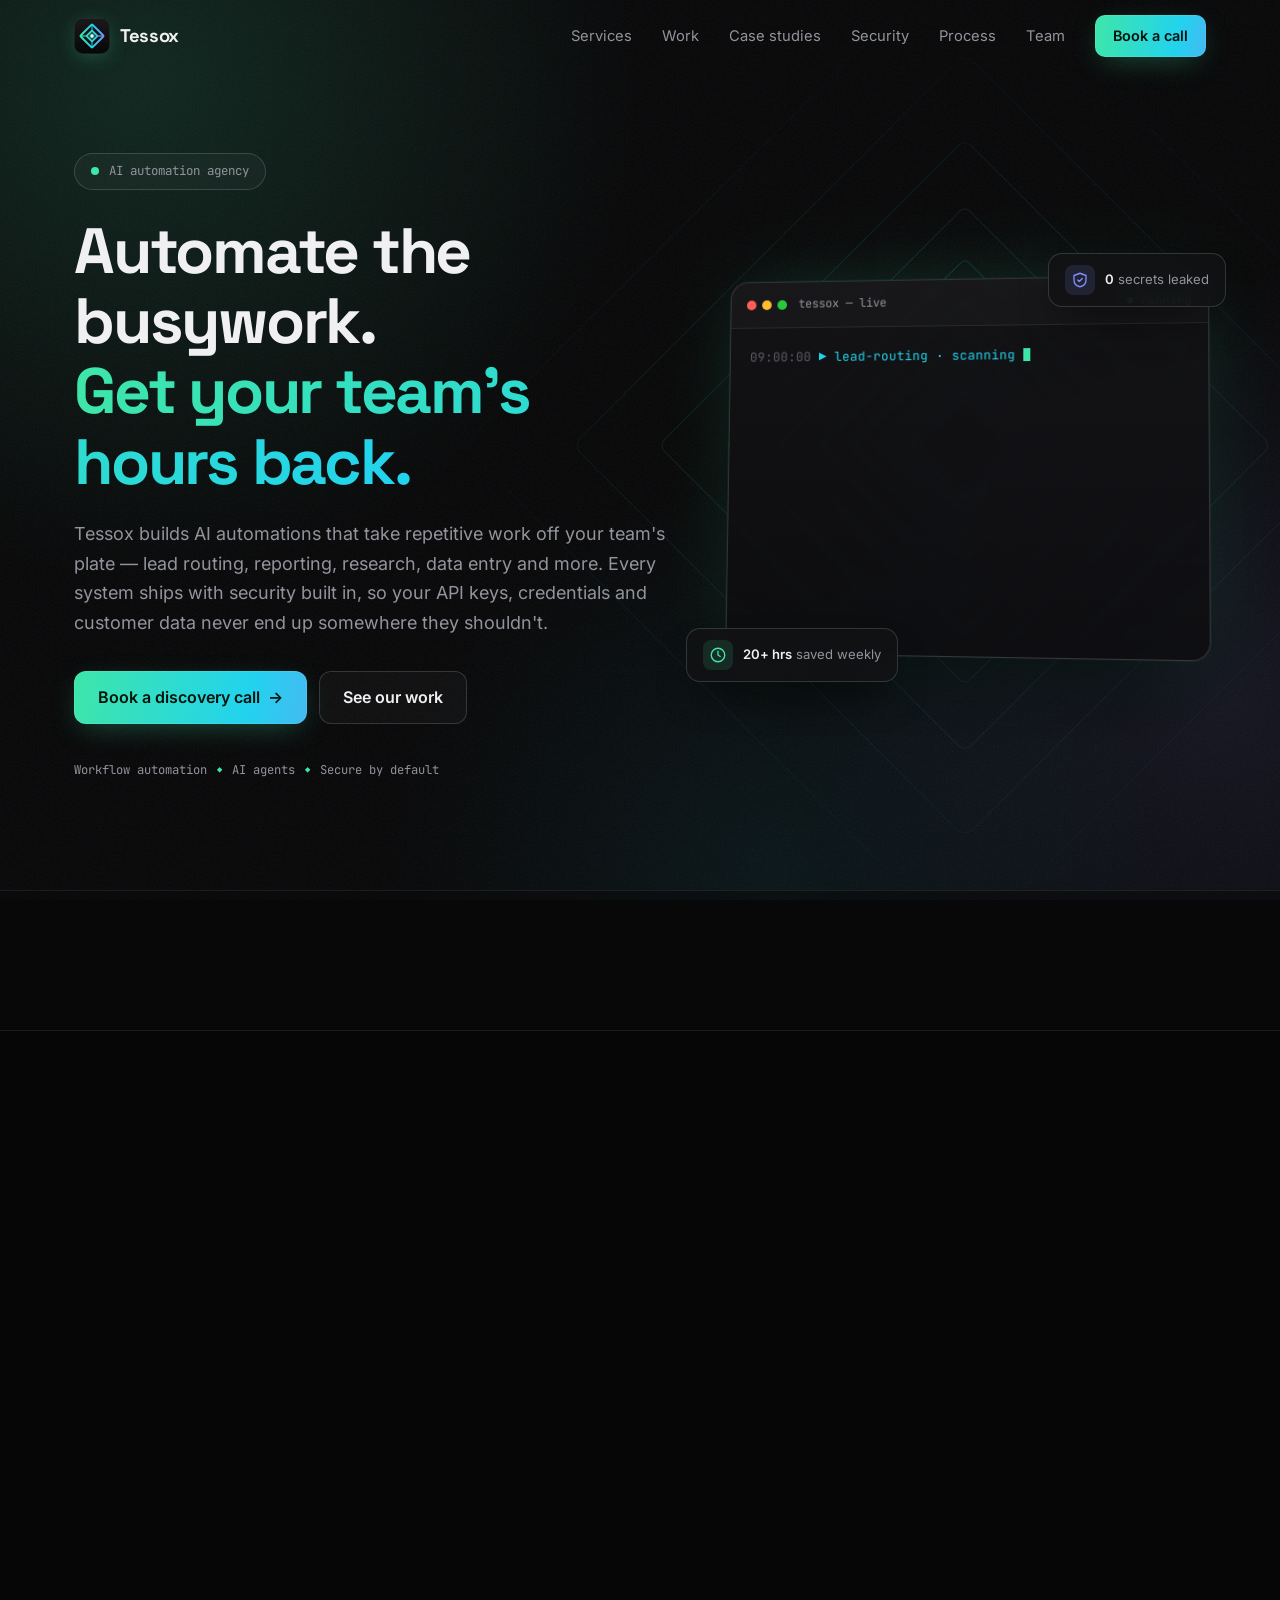
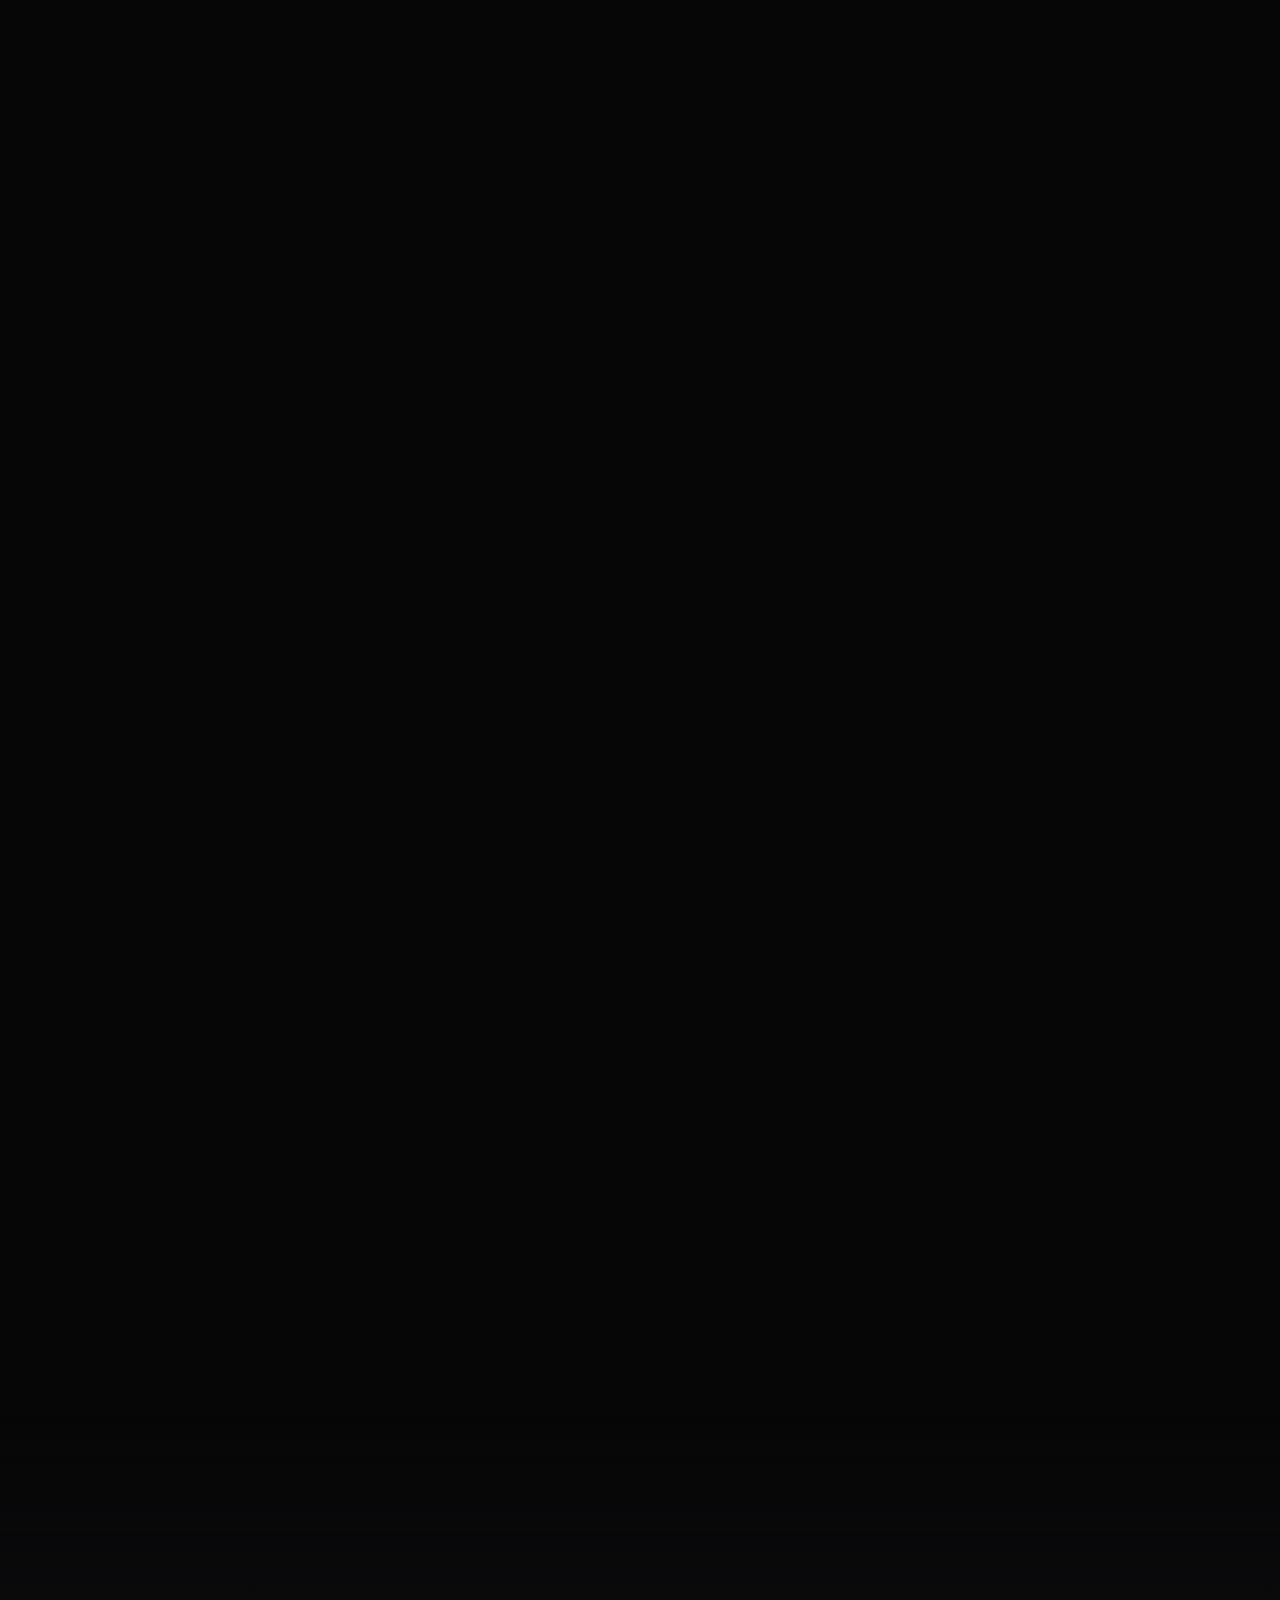
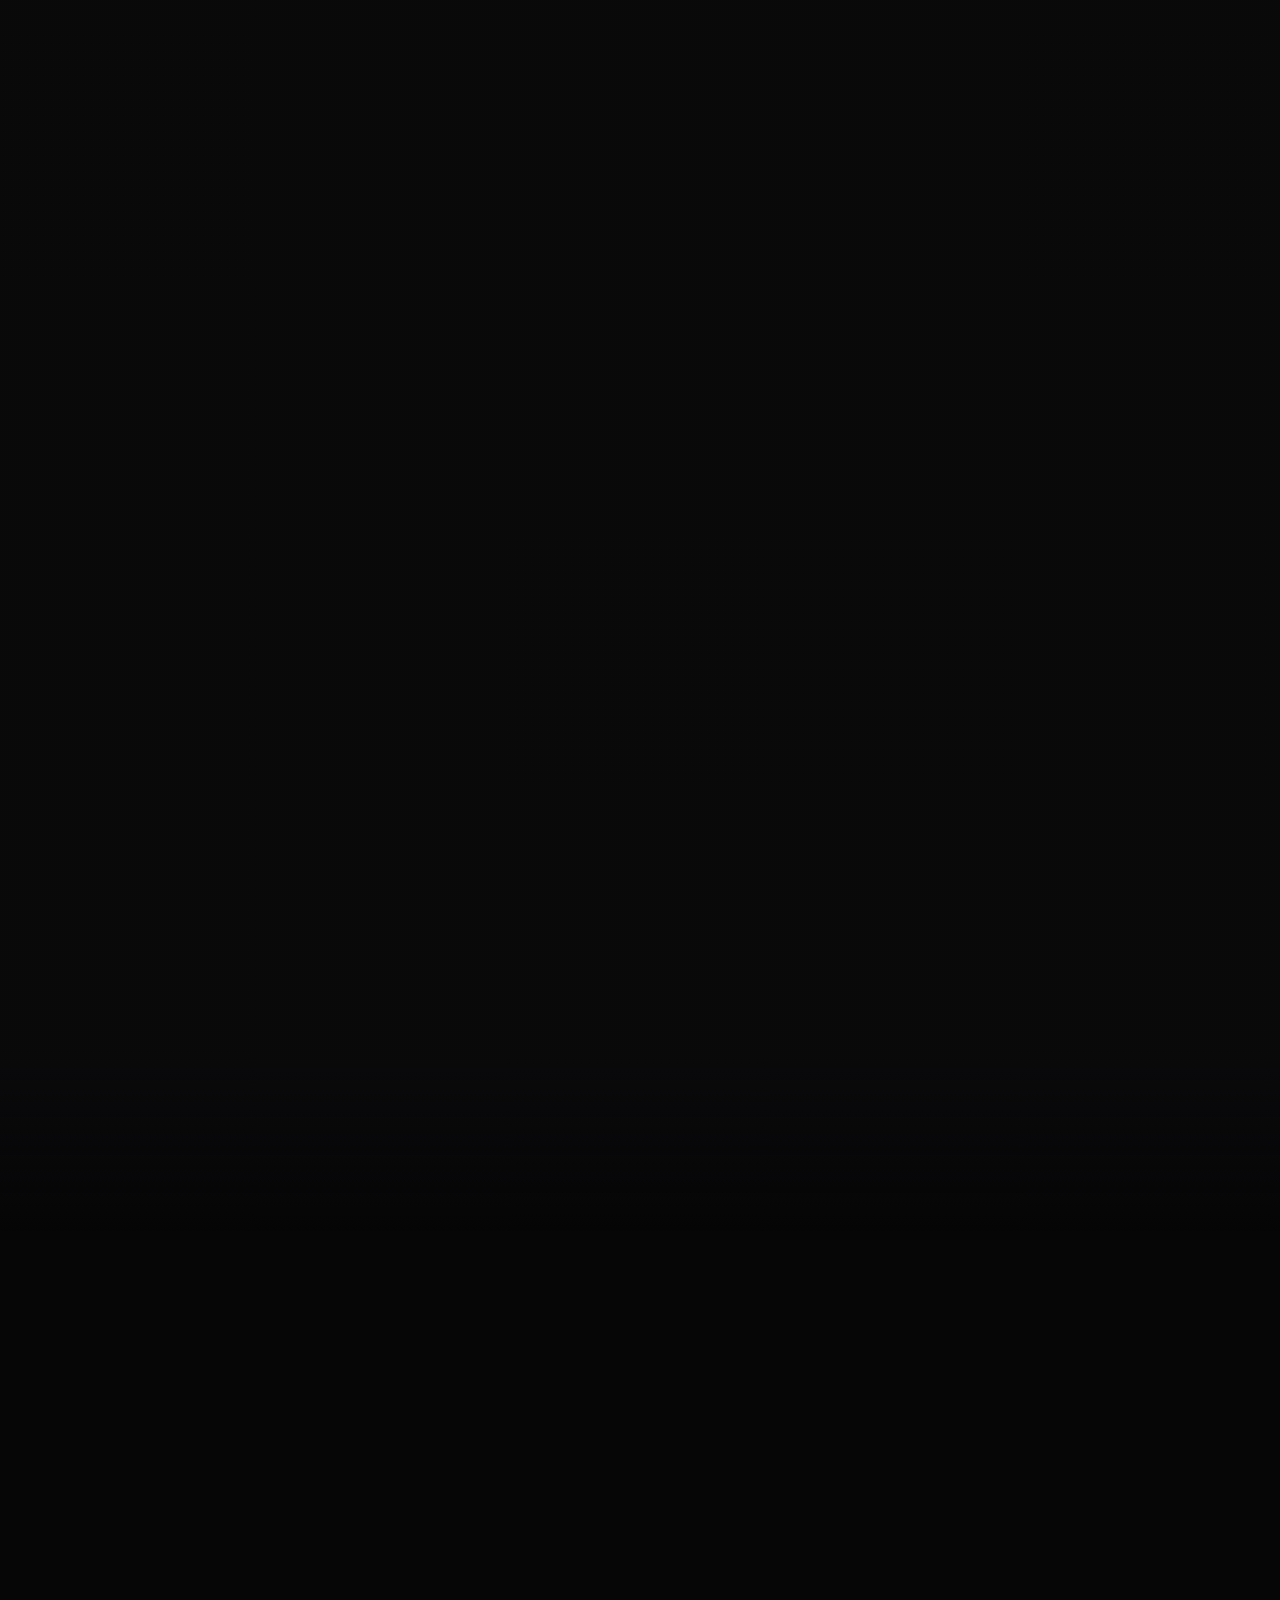
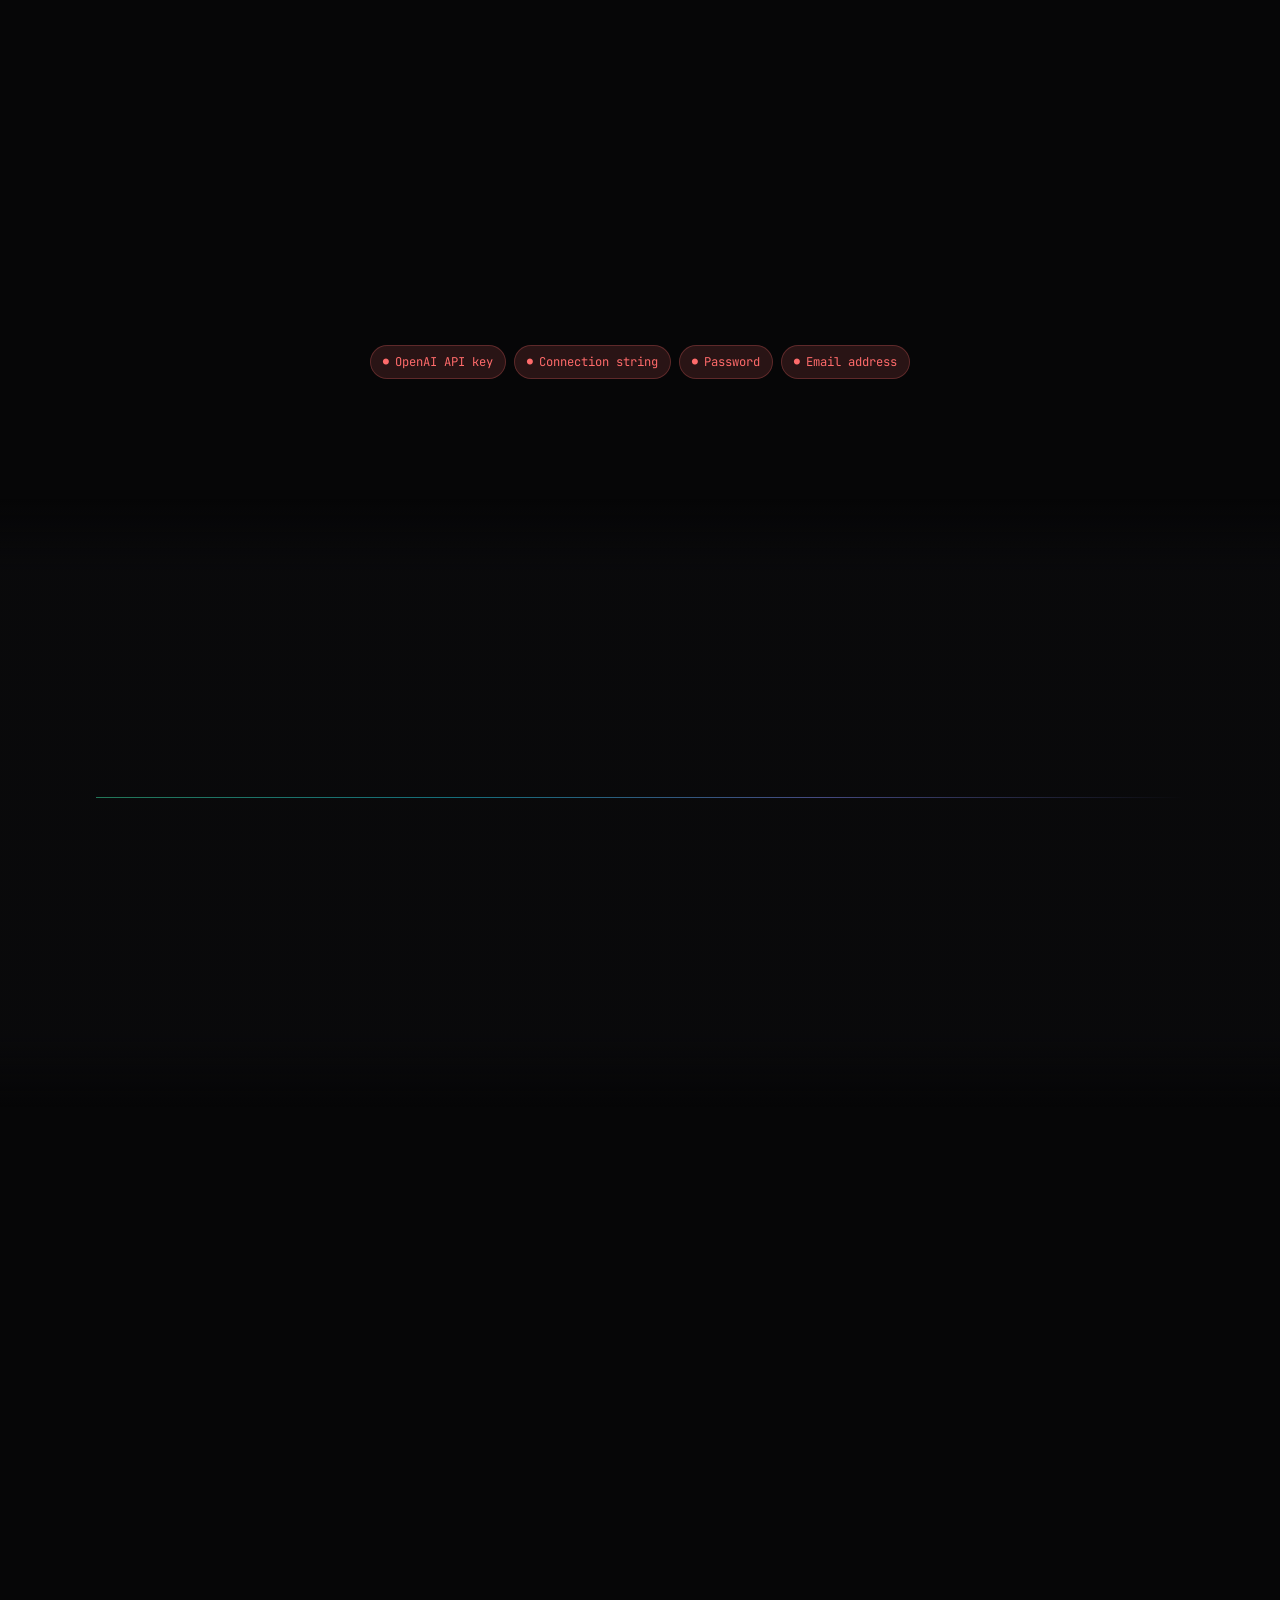
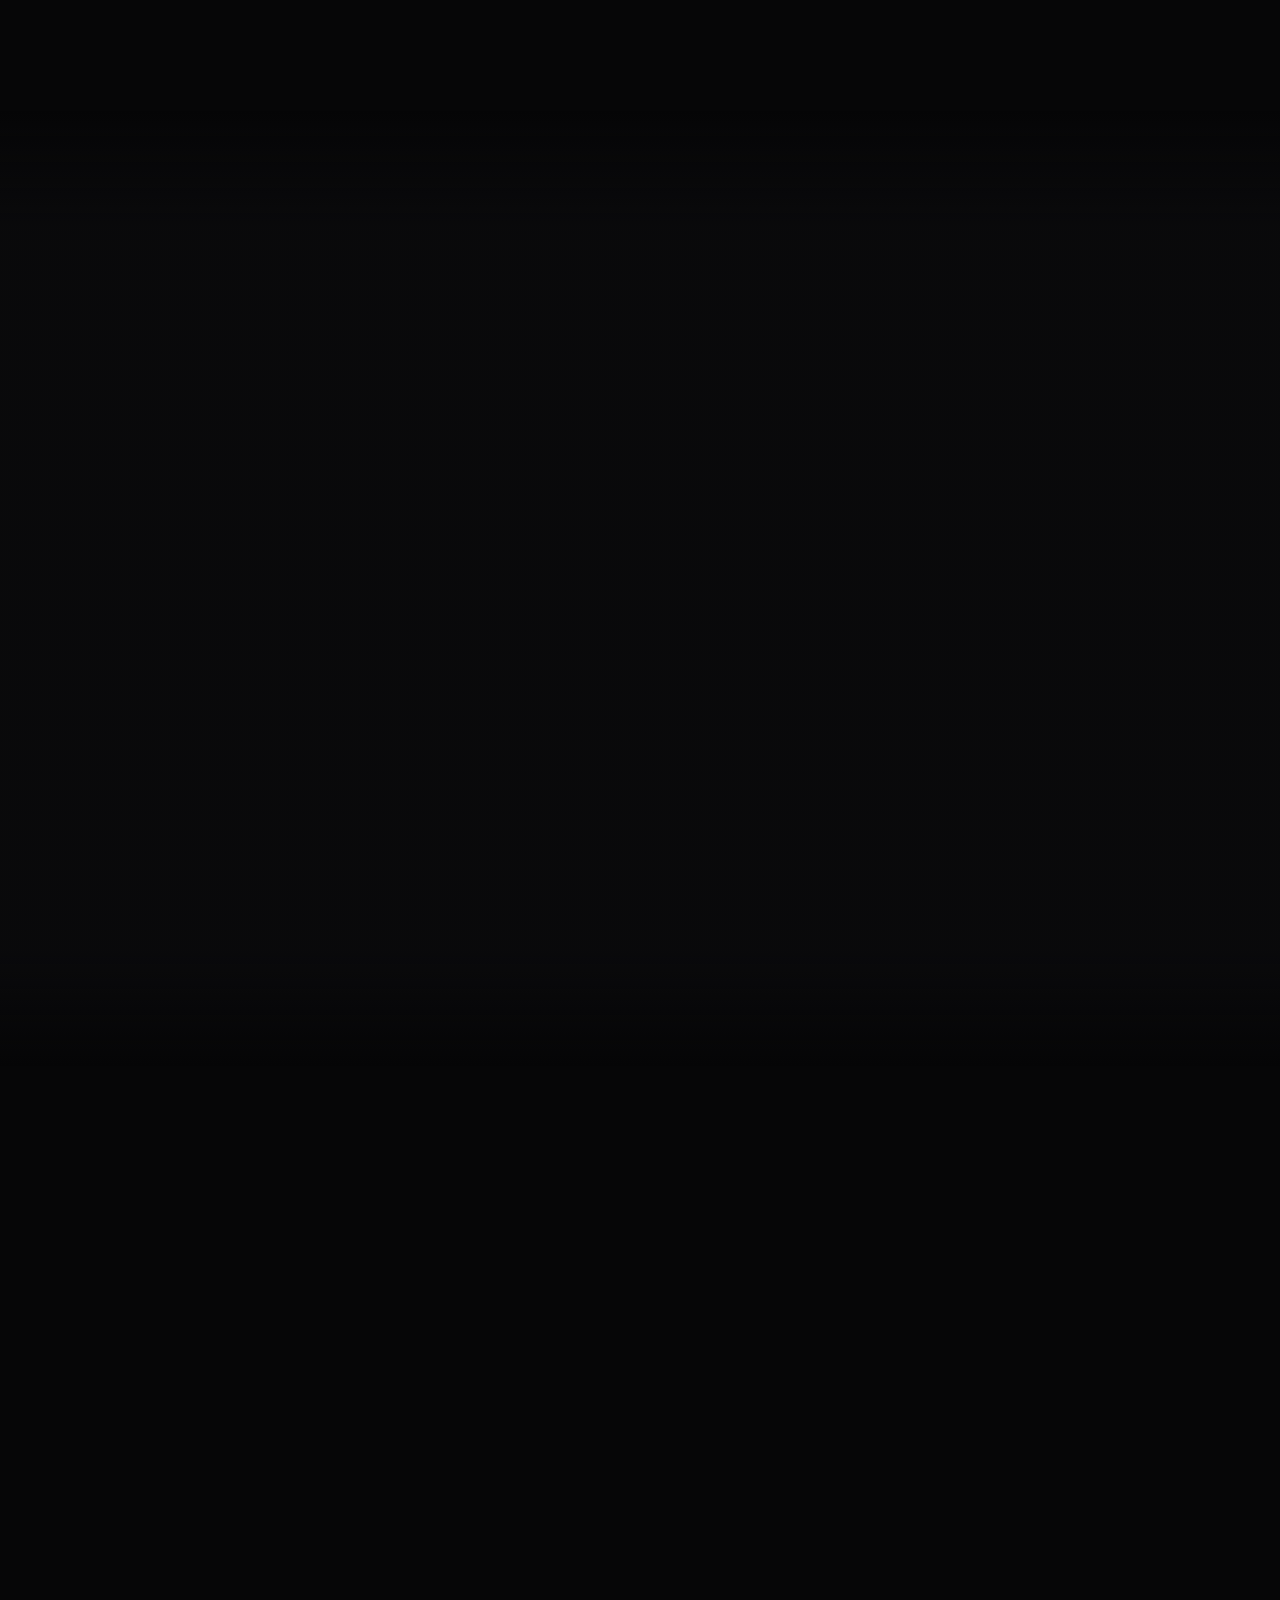
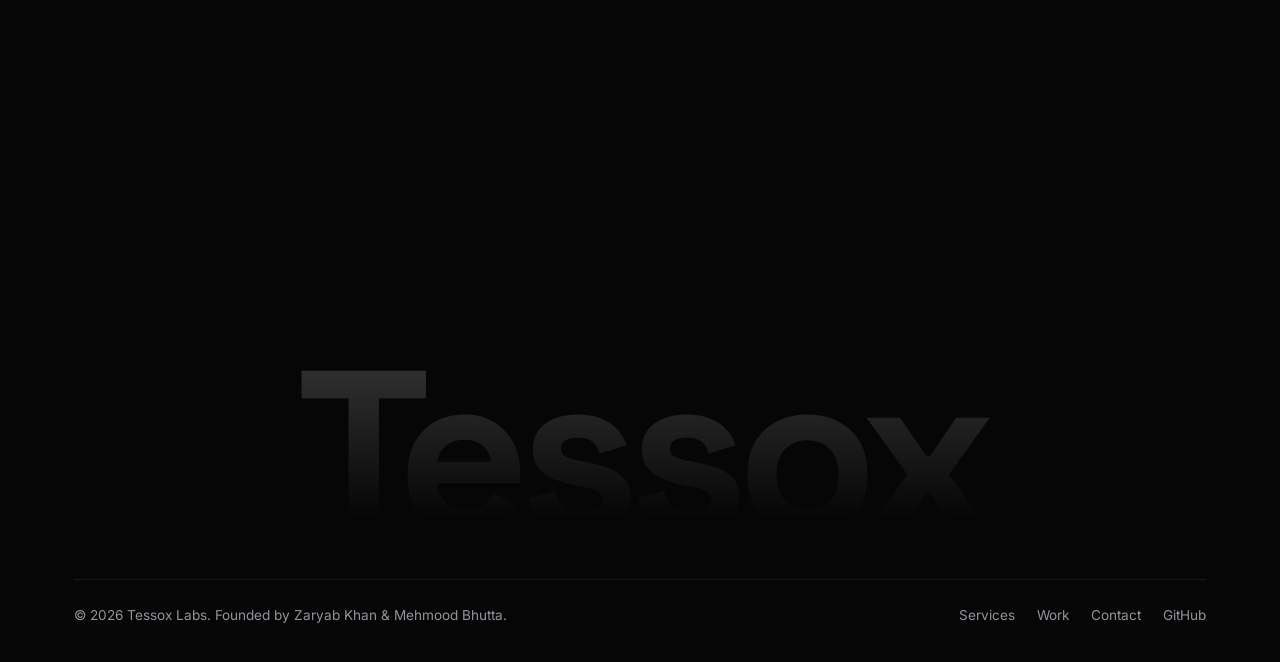
==== commit 9ce66034: "Harden site: CSP, clickjacking defence, referrer policy, Turnstile on contact form - Strict meta Con" ====
--- a/index.html
+++ b/index.html
@@ -3,6 +3,9 @@
 <head>
   <meta charset="utf-8">
   <meta name="viewport" content="width=device-width, initial-scale=1">
+  <!-- Security: only this site may run code, load assets or receive data; nothing third-party -->
+  <meta http-equiv="Content-Security-Policy" content="default-src 'none'; script-src 'self' https://challenges.cloudflare.com; frame-src https://challenges.cloudflare.com; style-src 'self'; img-src 'self' data:; font-src 'self'; connect-src https://n8n-smartmarketer.duckdns.org; base-uri 'none'; form-action 'self'; object-src 'none'; upgrade-insecure-requests">
+  <meta name="referrer" content="strict-origin-when-cross-origin">
   <title>Tessox — AI Automation Agency</title>
   <meta name="description" content="Tessox is an AI automation agency. We build workflows that eliminate manual work — with security built in, so your data never leaks into AI tools.">
   <link rel="icon" href="favicon.svg" type="image/svg+xml">
@@ -599,6 +602,8 @@
             <label>Message<textarea name="message" rows="4" required placeholder="What would you like to automate or protect?"></textarea></label>
             <!-- Spam trap: hidden from people, bots fill it in -->
             <label class="hp" aria-hidden="true">Website<input name="website" tabindex="-1" autocomplete="off"></label>
+            <!-- Cloudflare Turnstile (bot check) renders here; invisible unless a challenge is needed -->
+            <div class="turnstile" id="turnstile"></div>
             <button class="btn btn-block" type="submit" id="contactSubmit">Send enquiry <span aria-hidden="true">→</span></button>
             <p class="form-note" id="formStatus" role="status" aria-live="polite">We reply within one business day.</p>
           </form>
--- a/style.css
+++ b/style.css
@@ -422,6 +422,10 @@
 .form-note a { color: var(--accent); text-decoration: underline; }
 .form-note.is-error { color: var(--danger); }
 .form-note.is-success { color: var(--accent); background: var(--accent-dim); border: 1px solid rgba(62, 230, 168, .3); border-radius: 10px; padding: 10px 14px; font-size: .85rem; }
+
+.muted { color: var(--muted); }
+.turnstile:empty { display: none; }
+.turnstile iframe { max-width: 100%; }
 
 /* Footer */
 .footer { padding: 40px 0 36px; color: var(--muted); font-size: .85rem; overflow: hidden; }
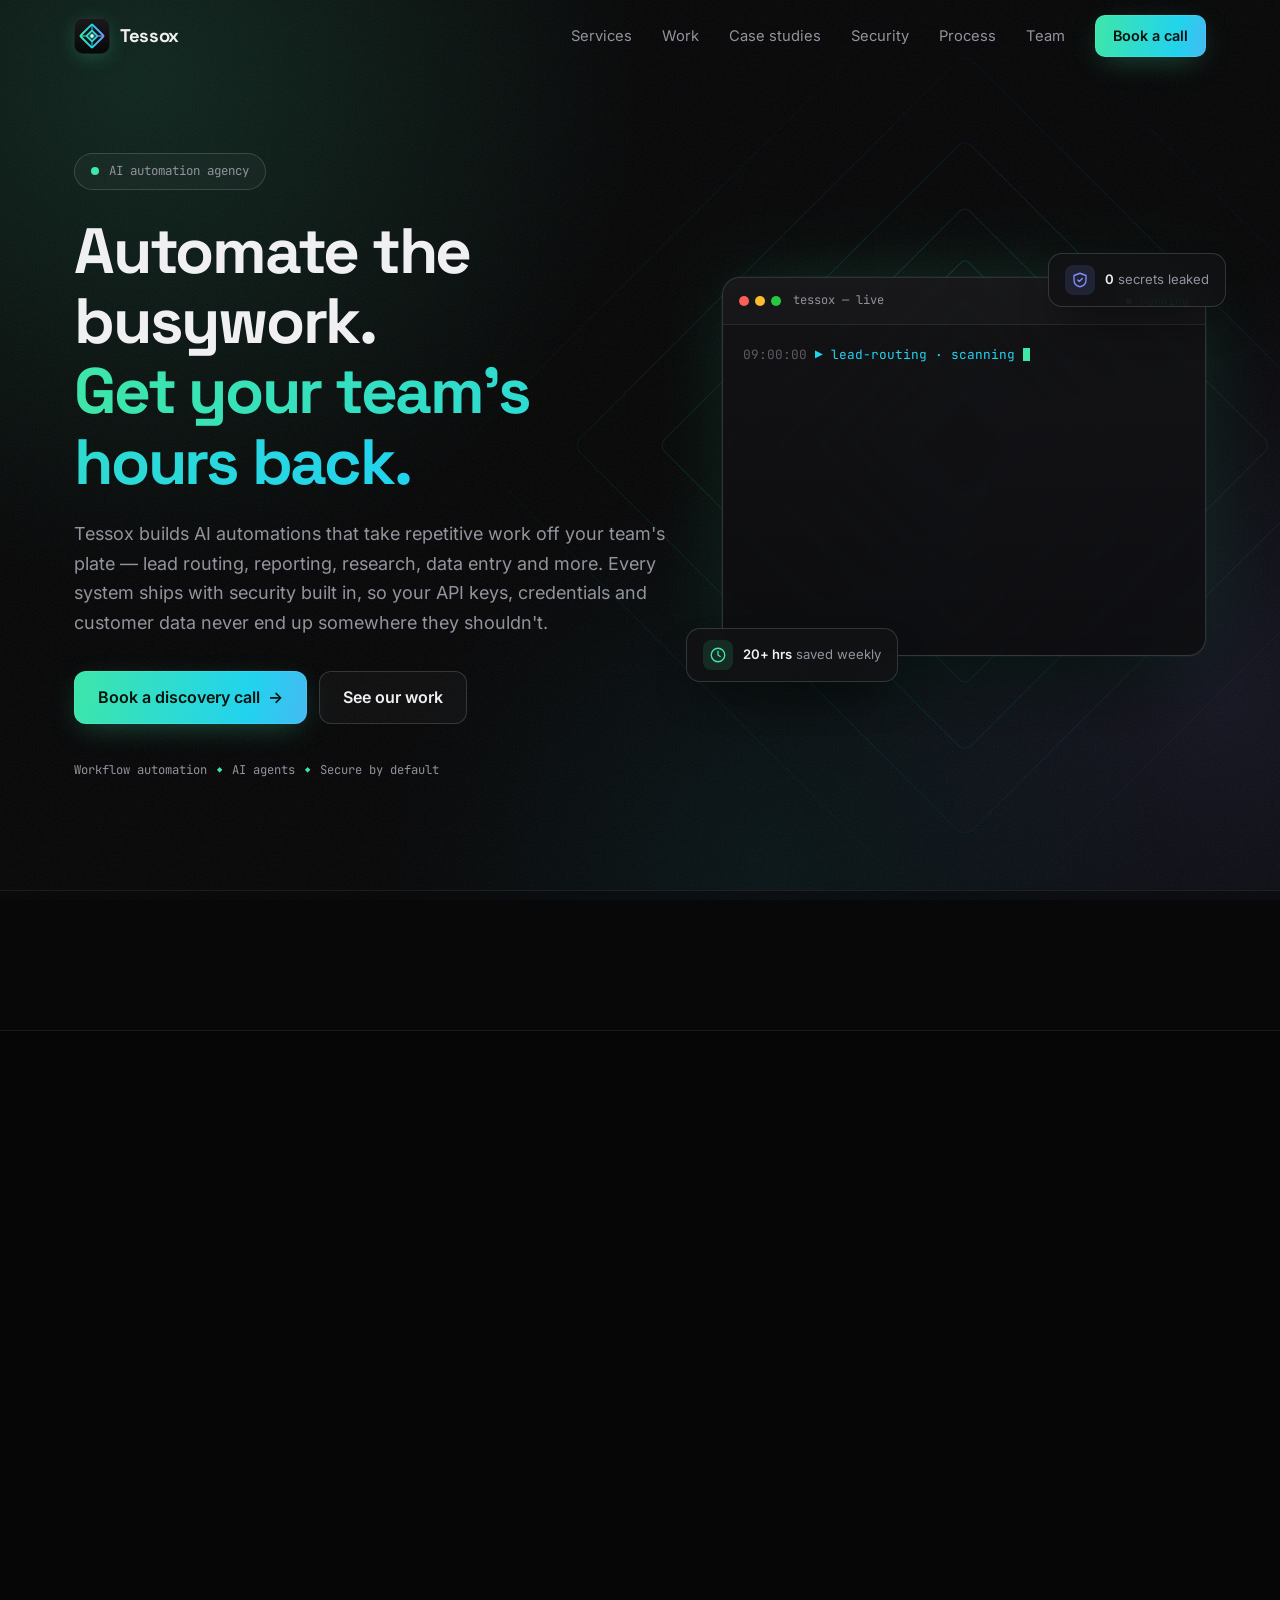
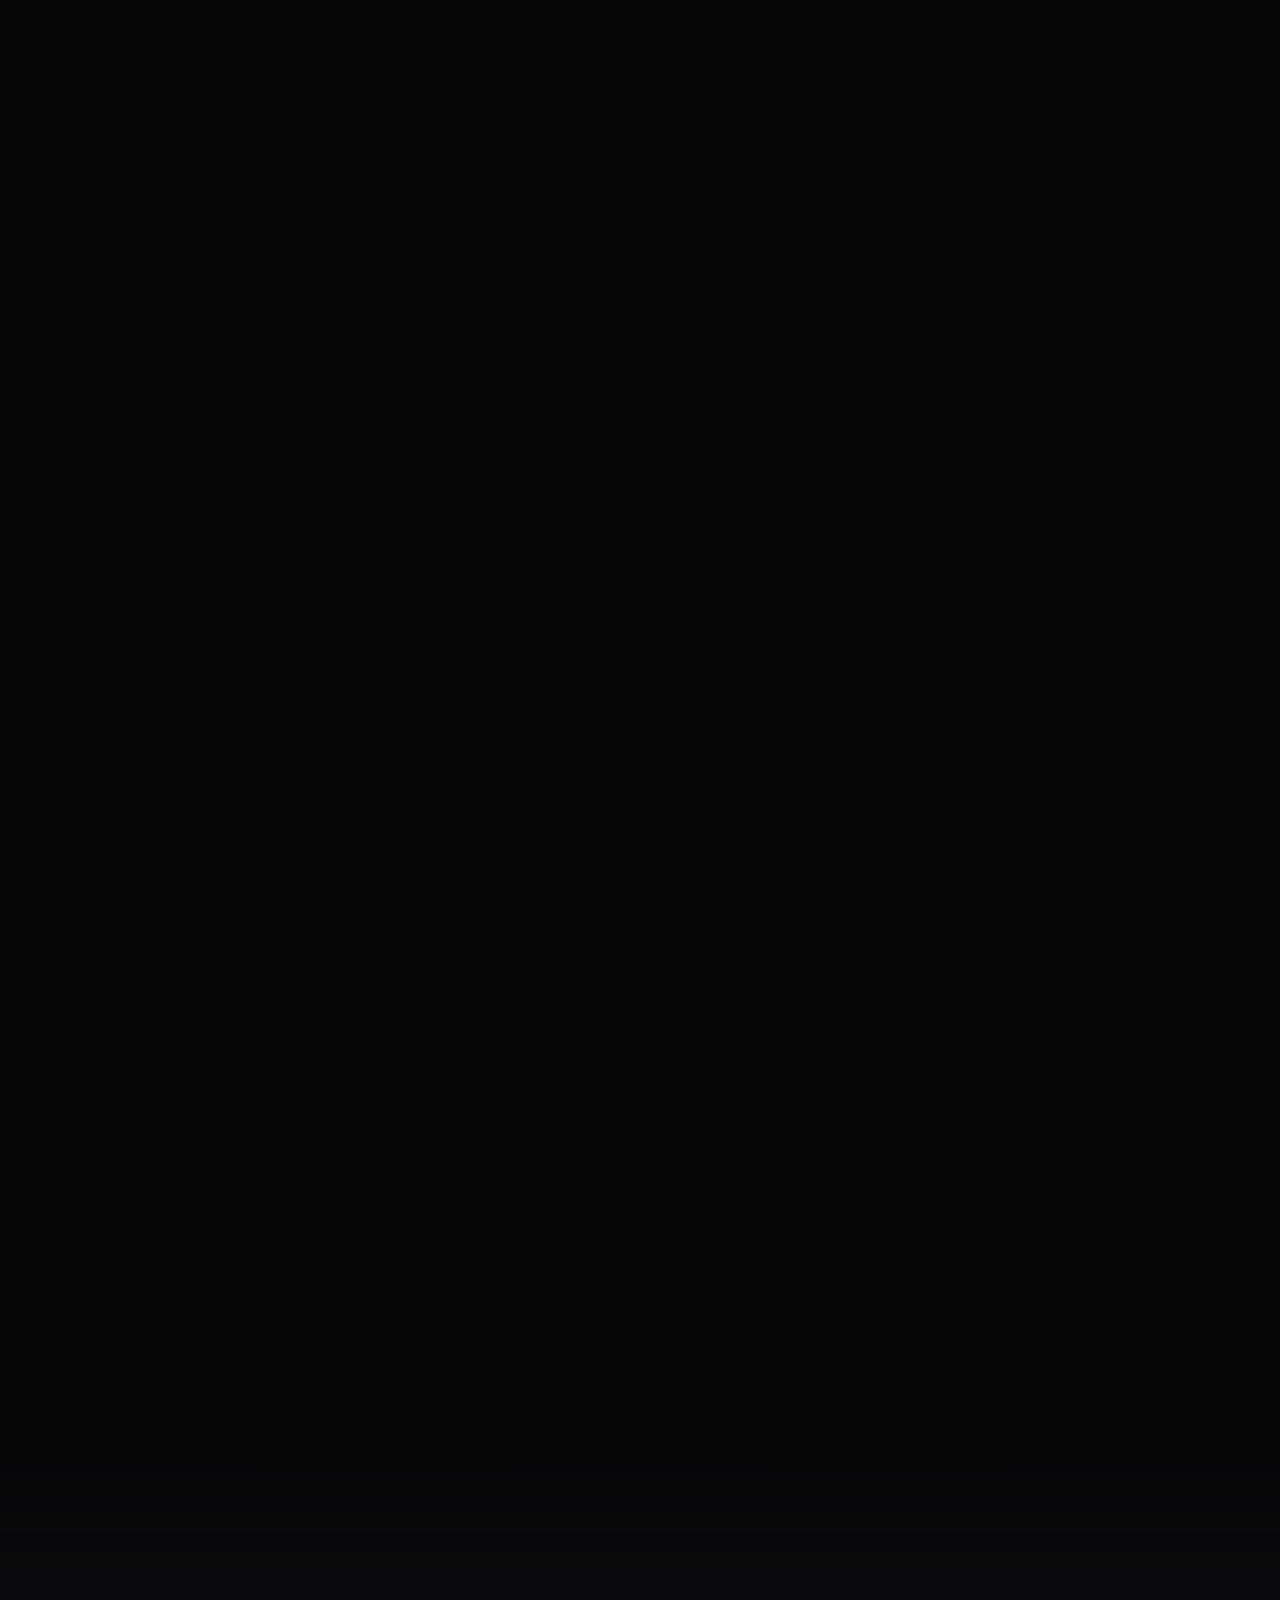
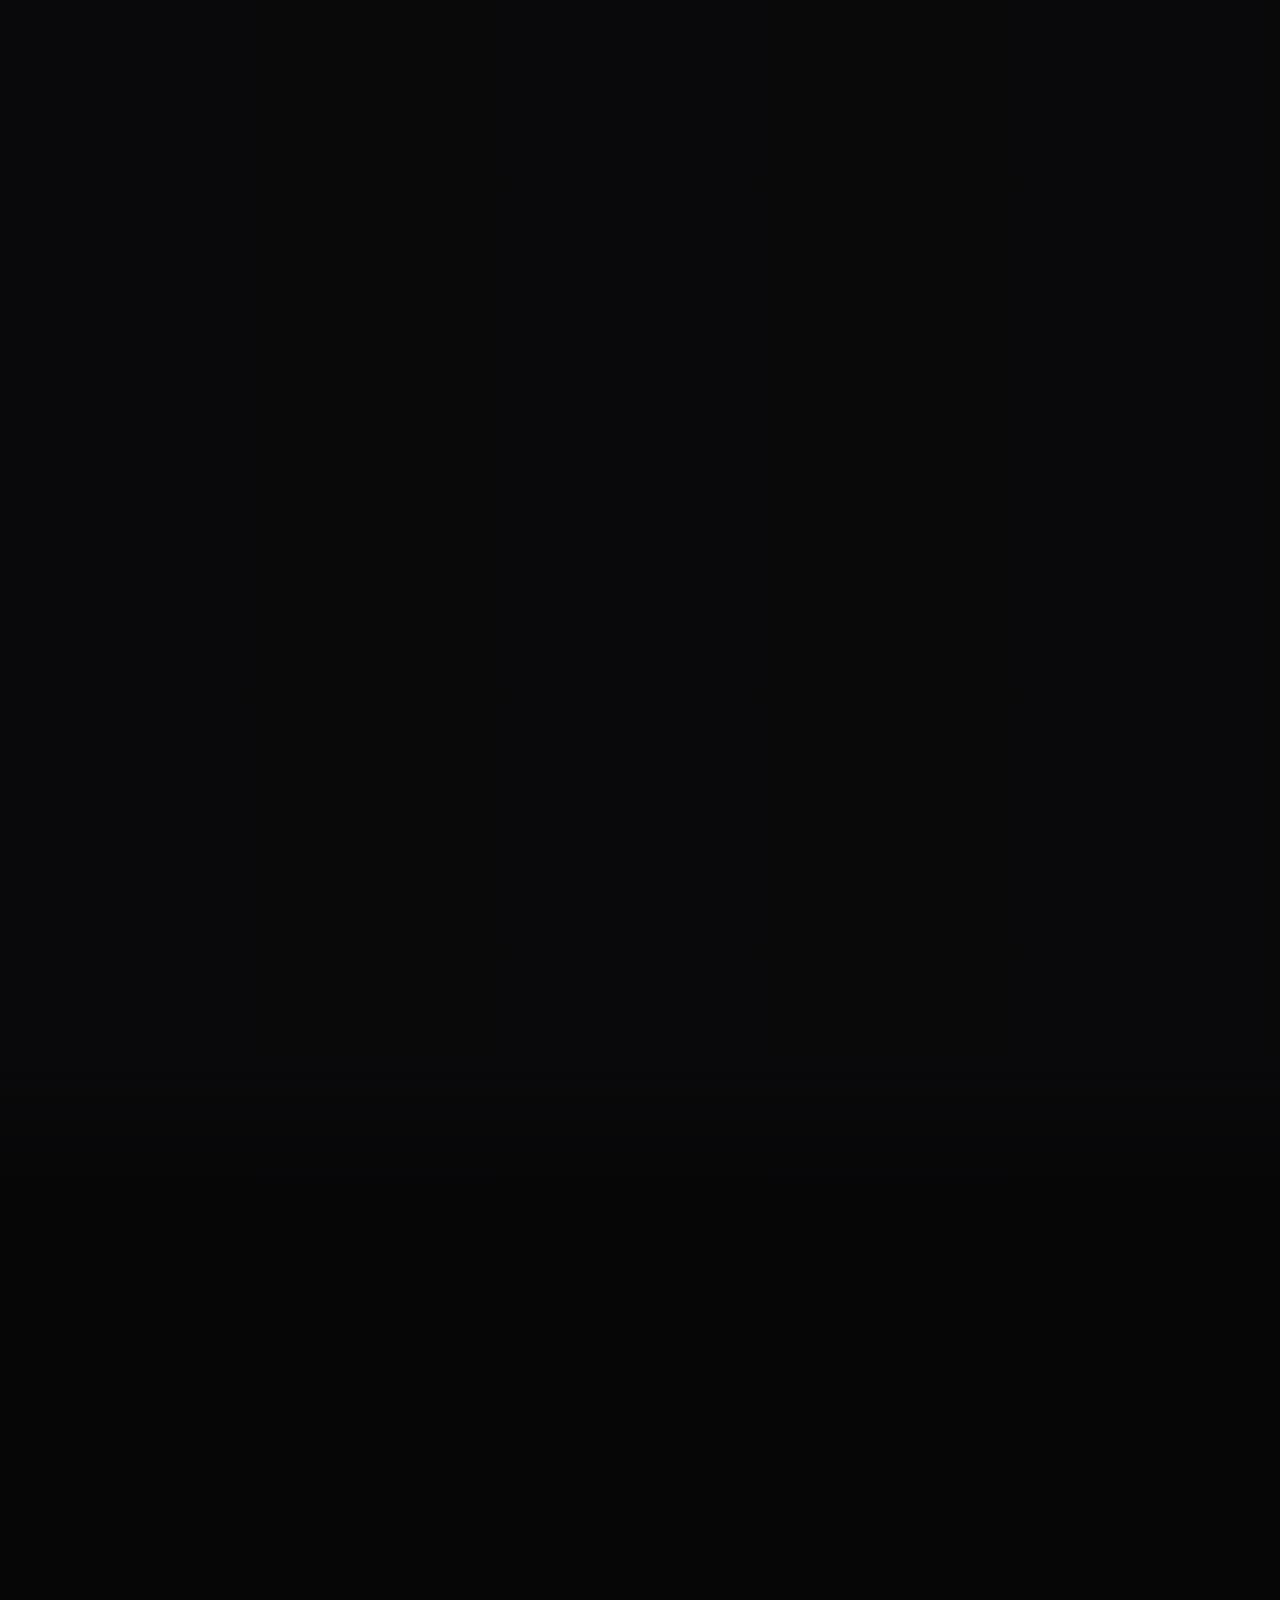
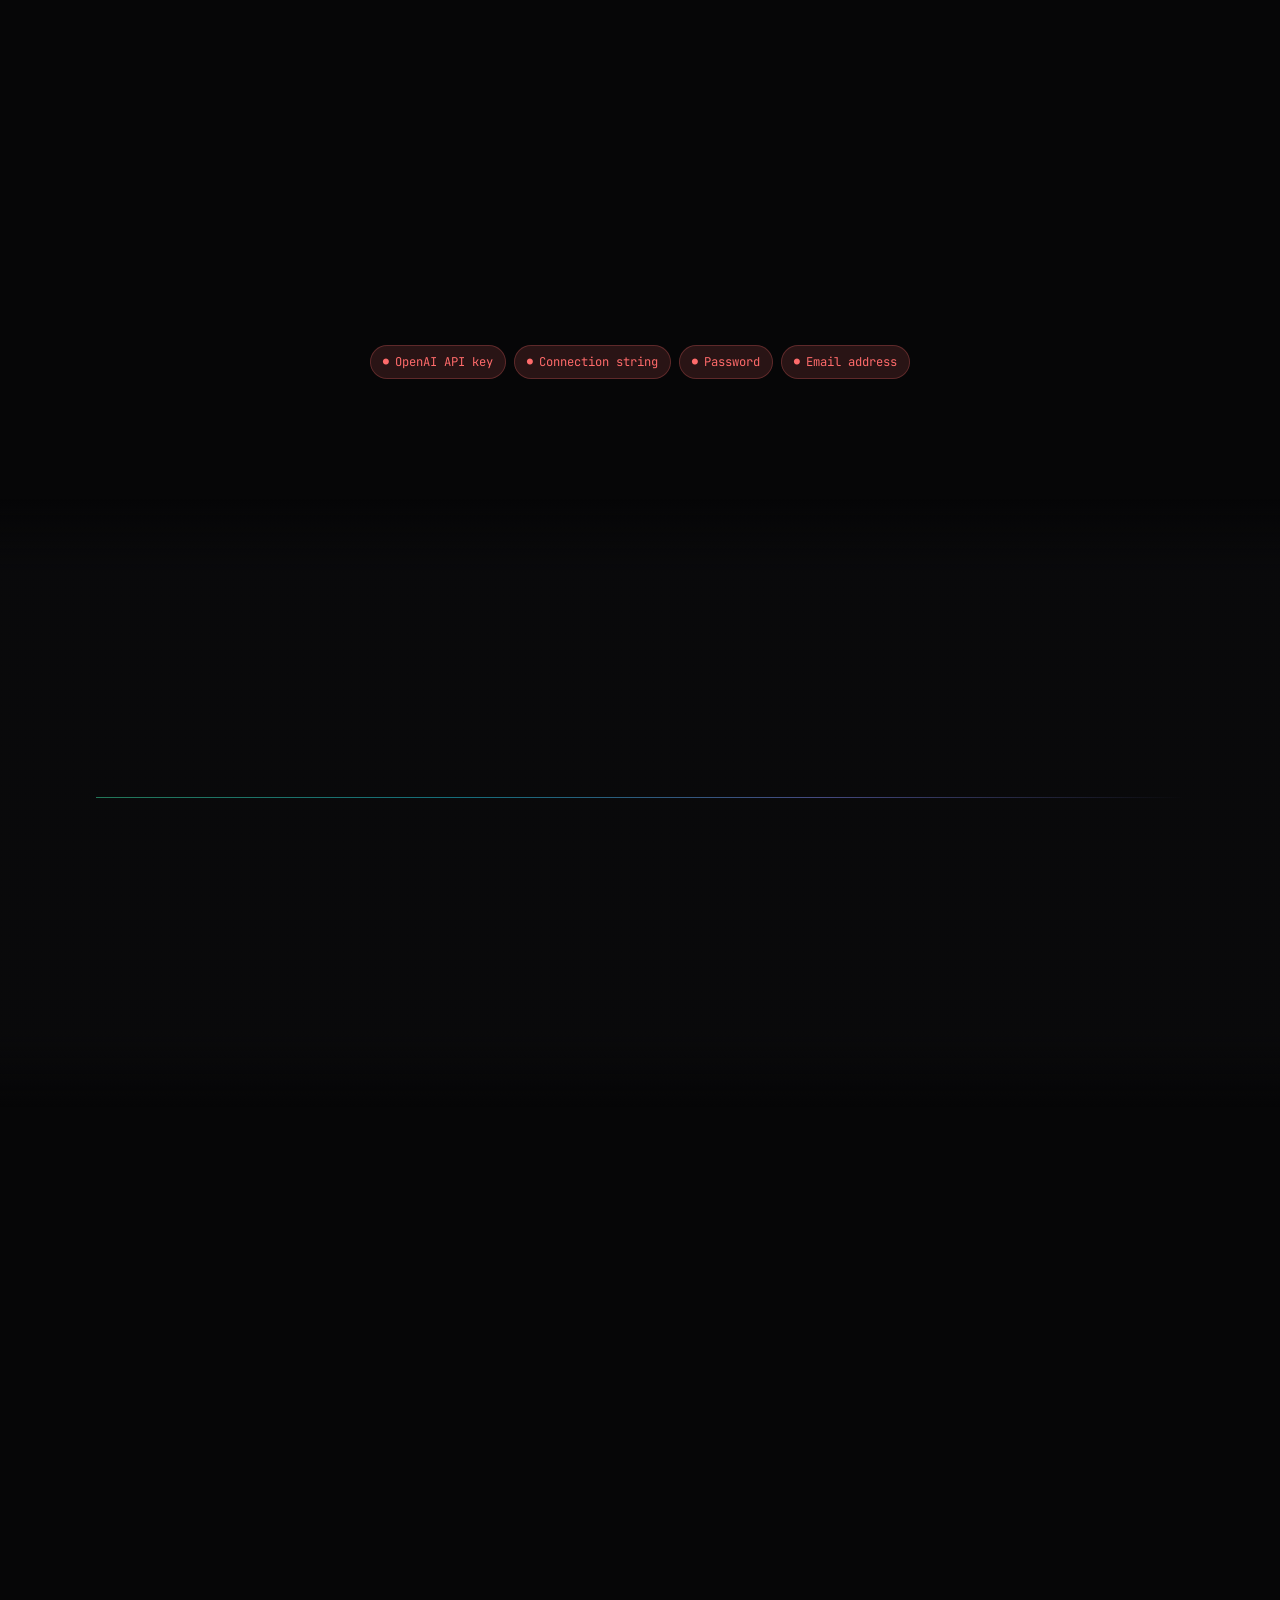
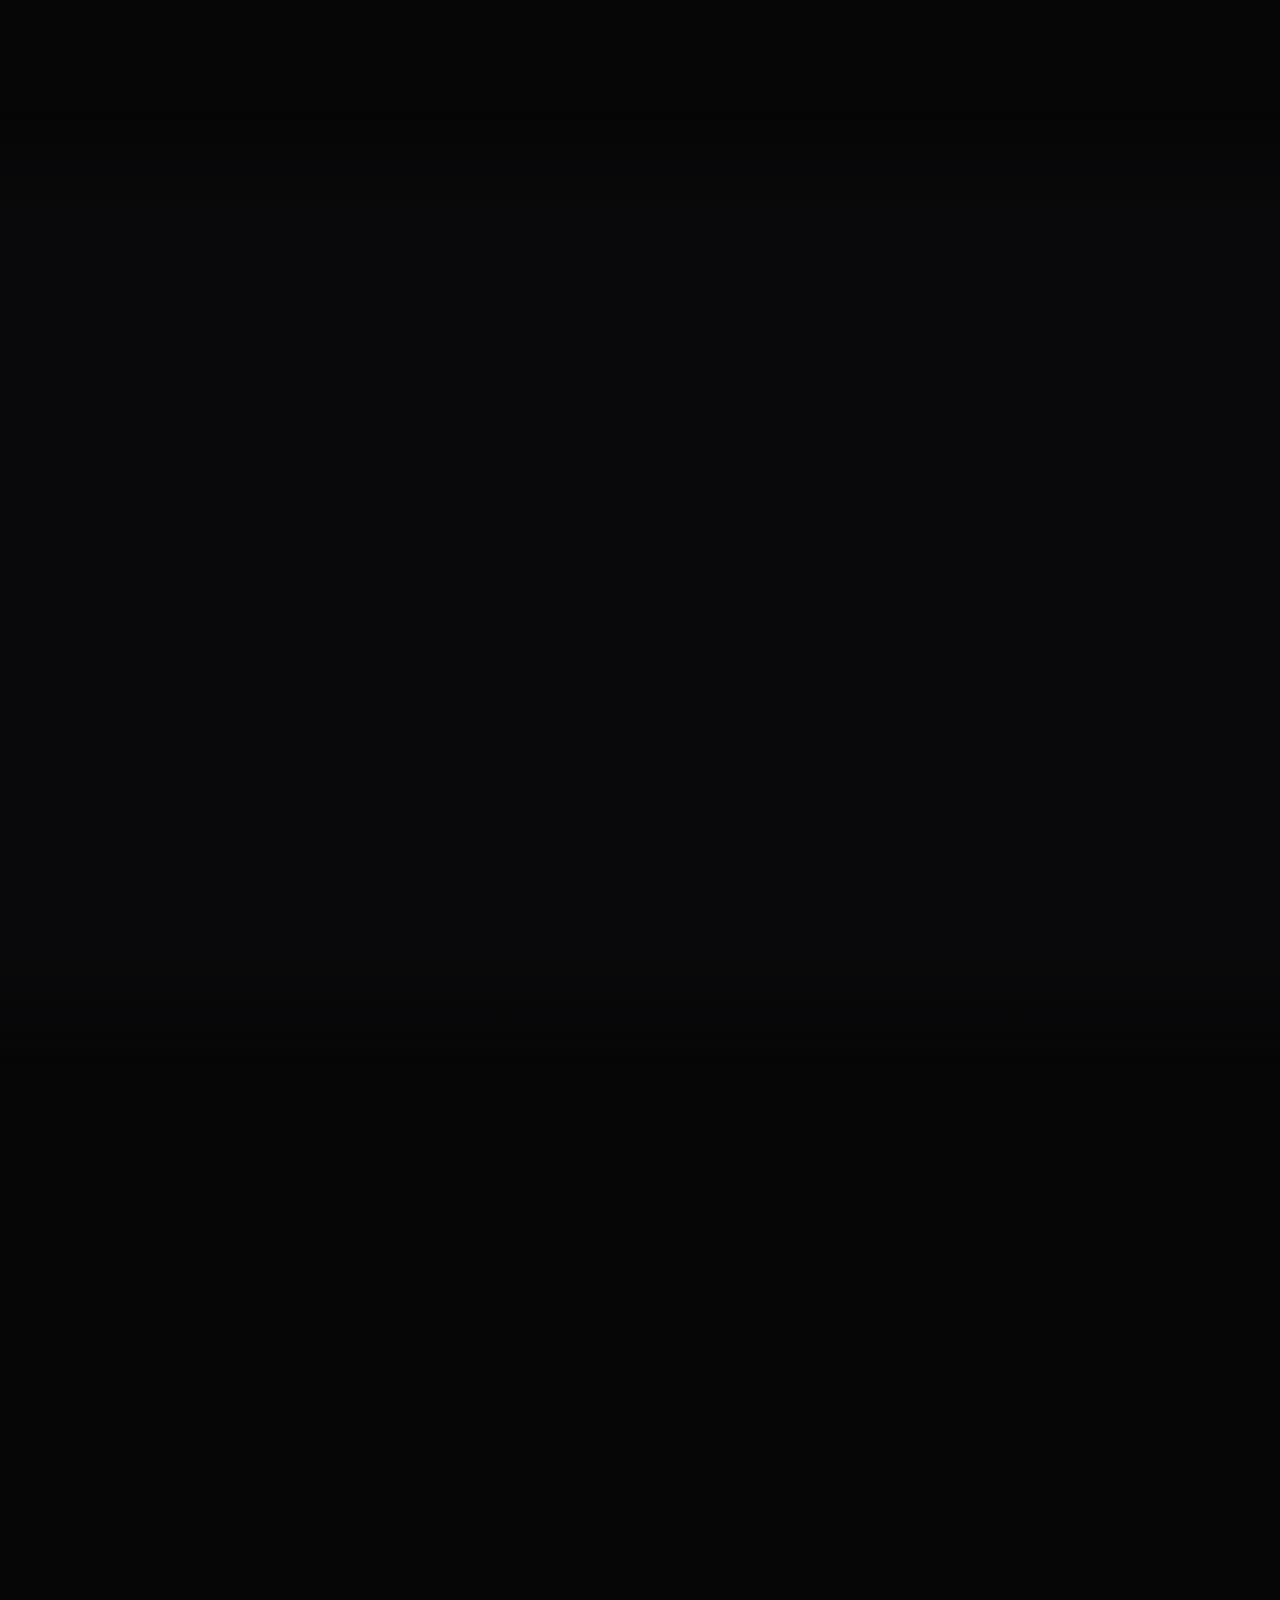
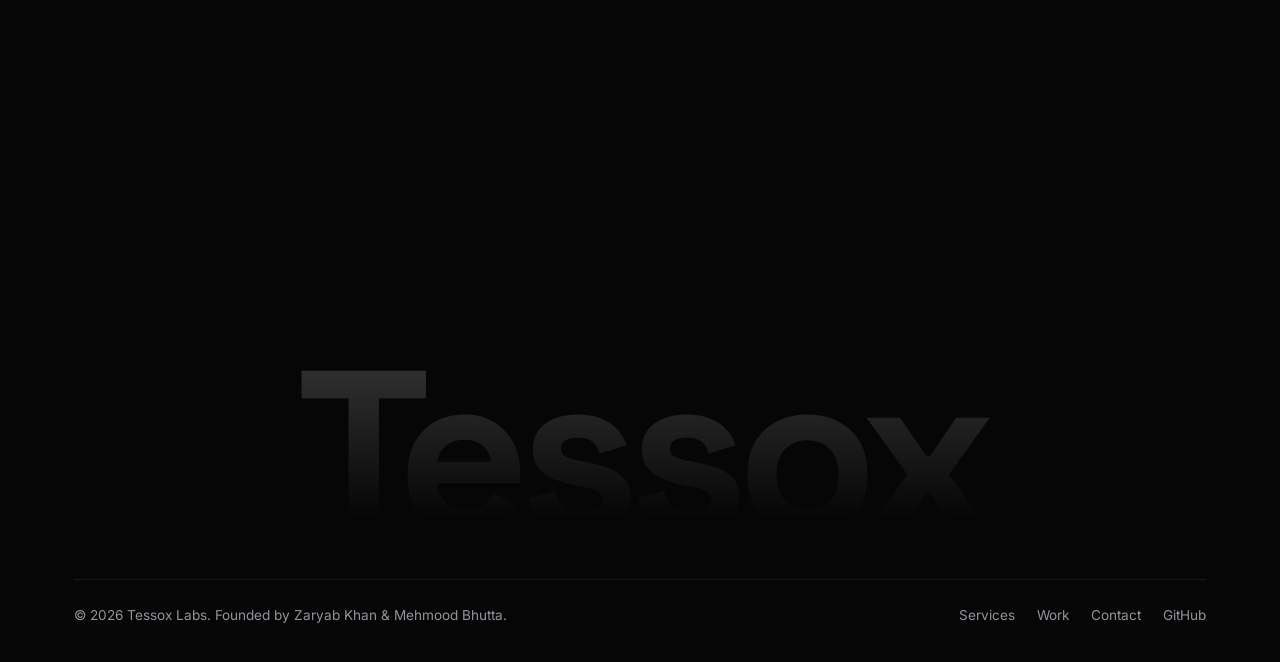
==== commit 85dae690: "SEO: robots.txt, sitemap, structured data, logo, branded 404 - robots.txt + sitemap.xml for crawlers" ====
--- a/index.html
+++ b/index.html
@@ -13,6 +13,86 @@
   <link rel="apple-touch-icon" href="apple-touch-icon.png">
   <meta name="theme-color" content="#060607">
   <link rel="canonical" href="https://tessox.com/">
+  <meta name="robots" content="index, follow, max-image-preview:large">
+  <!-- Structured data: tells search engines who Tessox is (data only, not executed, so CSP is unaffected) -->
+  <script type="application/ld+json">
+  {
+    "@context": "https://schema.org",
+    "@graph": [
+      {
+        "@type": "Organization",
+        "@id": "https://tessox.com/#org",
+        "name": "Tessox",
+        "legalName": "Tessox Labs",
+        "alternateName": "Tessox Labs",
+        "url": "https://tessox.com/",
+        "logo": {
+          "@type": "ImageObject",
+          "url": "https://tessox.com/logo.png",
+          "width": 512,
+          "height": 512
+        },
+        "image": "https://tessox.com/og-image.png",
+        "description": "Tessox is an AI automation agency. We build workflows that eliminate manual work, with security built in so your data never leaks into AI tools.",
+        "knowsAbout": [
+          "AI automation",
+          "Workflow automation",
+          "n8n",
+          "AI agents",
+          "Offline LLMs",
+          "AI data-leak prevention"
+        ],
+        "founder": [
+          {
+            "@id": "https://tessox.com/#zaryab"
+          },
+          {
+            "@id": "https://tessox.com/#mehmood"
+          }
+        ]
+      },
+      {
+        "@type": "Person",
+        "@id": "https://tessox.com/#zaryab",
+        "name": "Zaryab Khan",
+        "jobTitle": "Co-Founder & Lead AI Automation Engineer",
+        "worksFor": {
+          "@id": "https://tessox.com/#org"
+        },
+        "image": "https://tessox.com/zaryab.jpg",
+        "sameAs": [
+          "https://www.linkedin.com/in/zaryab-khan-/",
+          "https://github.com/ZaryabDaha11"
+        ]
+      },
+      {
+        "@type": "Person",
+        "@id": "https://tessox.com/#mehmood",
+        "name": "Mehmood Bhutta",
+        "jobTitle": "Co-Founder & Lead AI Automation Engineer",
+        "worksFor": {
+          "@id": "https://tessox.com/#org"
+        },
+        "image": "https://tessox.com/mehmood.jpg",
+        "sameAs": [
+          "https://www.linkedin.com/in/mehmood-jb/",
+          "https://github.com/MehmoodBhutta"
+        ]
+      },
+      {
+        "@type": "WebSite",
+        "@id": "https://tessox.com/#website",
+        "url": "https://tessox.com/",
+        "name": "Tessox",
+        "alternateName": "Tessox Labs",
+        "publisher": {
+          "@id": "https://tessox.com/#org"
+        },
+        "inLanguage": "en"
+      }
+    ]
+  }
+  </script>
 
   <!-- Link previews (LinkedIn, WhatsApp, Slack, X, iMessage) -->
   <meta property="og:type" content="website">
--- a/style.css
+++ b/style.css
@@ -426,6 +426,12 @@
 .muted { color: var(--muted); }
 .turnstile:empty { display: none; }
 .turnstile iframe { max-width: 100%; }
+
+/* 404 page */
+.notfound { min-height: 100vh; max-width: 760px; margin: 0 auto; padding: 48px 24px; display: flex; flex-direction: column; justify-content: center; }
+.notfound .logo { margin-bottom: 56px; }
+.notfound h1 { font-size: clamp(2.2rem, 5vw, 3.6rem); font-weight: 700; letter-spacing: -0.035em; margin-bottom: 18px; }
+.notfound .hero-cta { margin-top: 28px; }
 
 /* Footer */
 .footer { padding: 40px 0 36px; color: var(--muted); font-size: .85rem; overflow: hidden; }
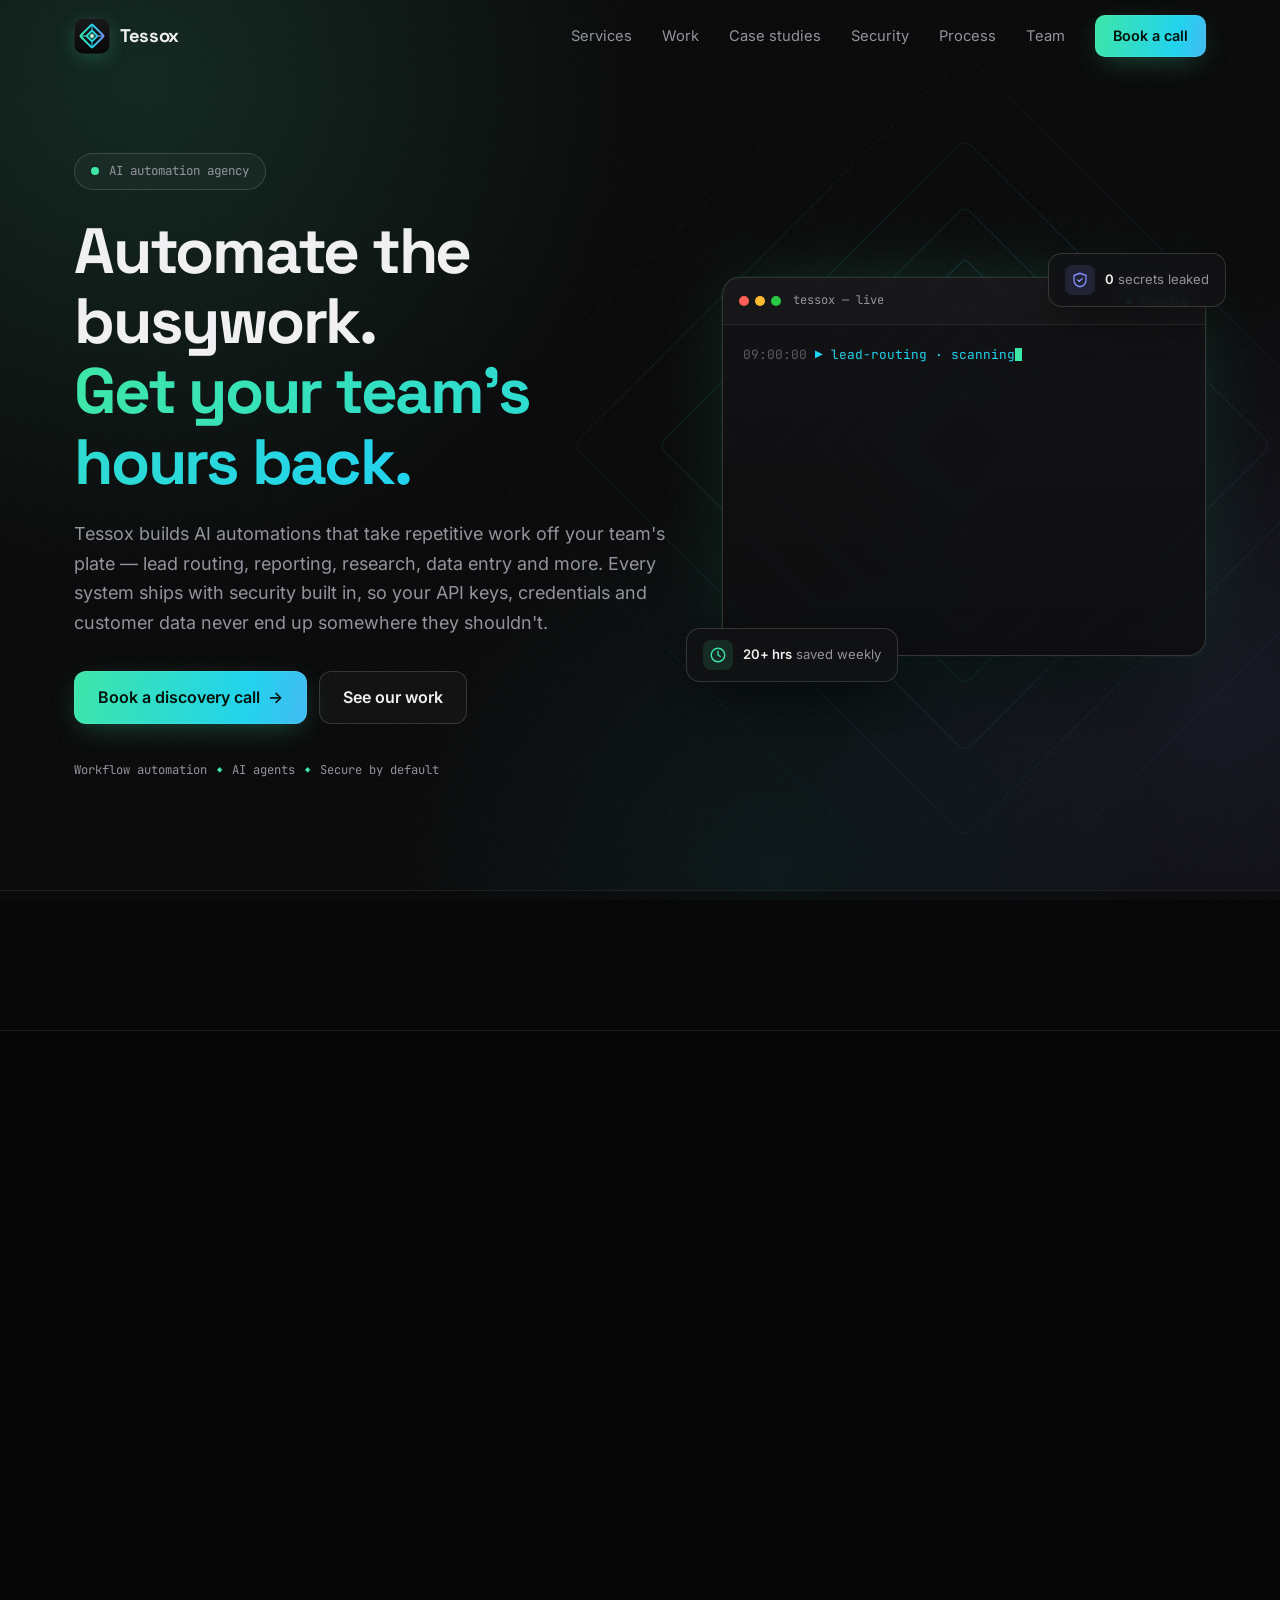
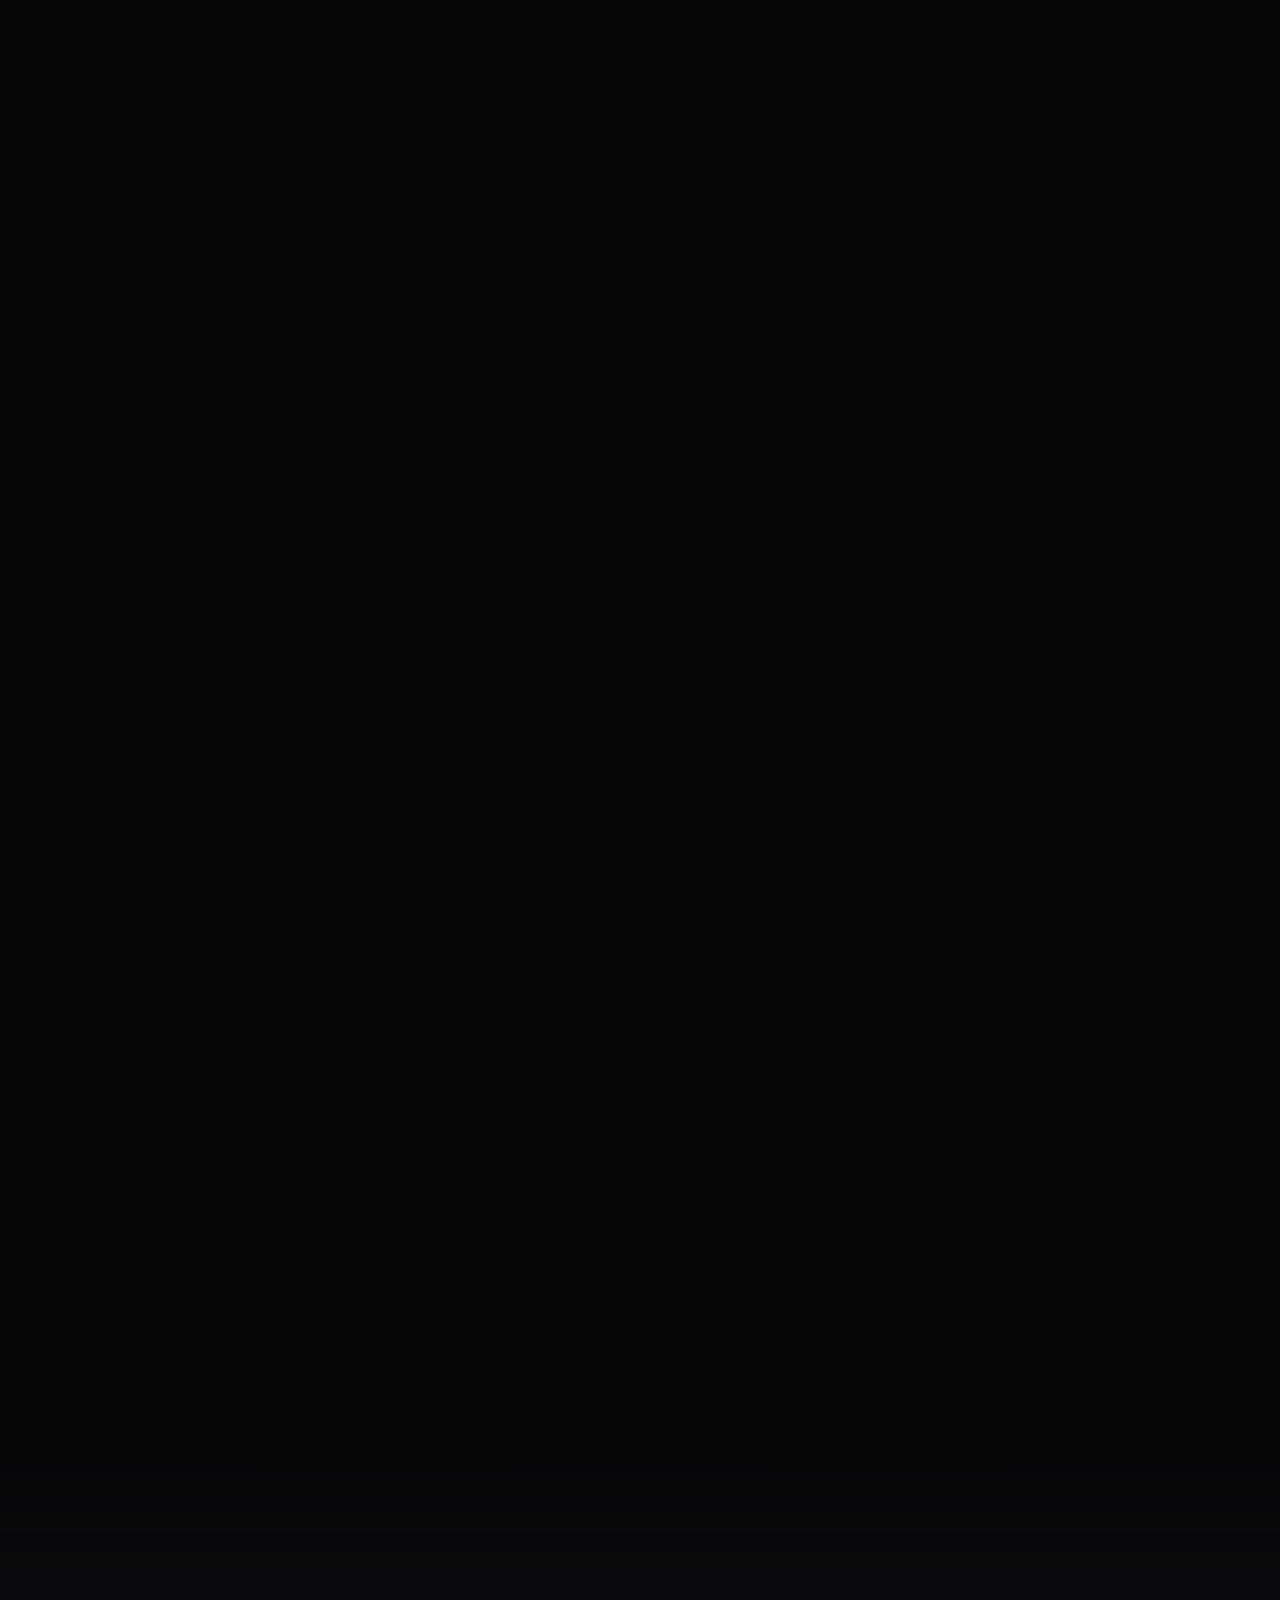
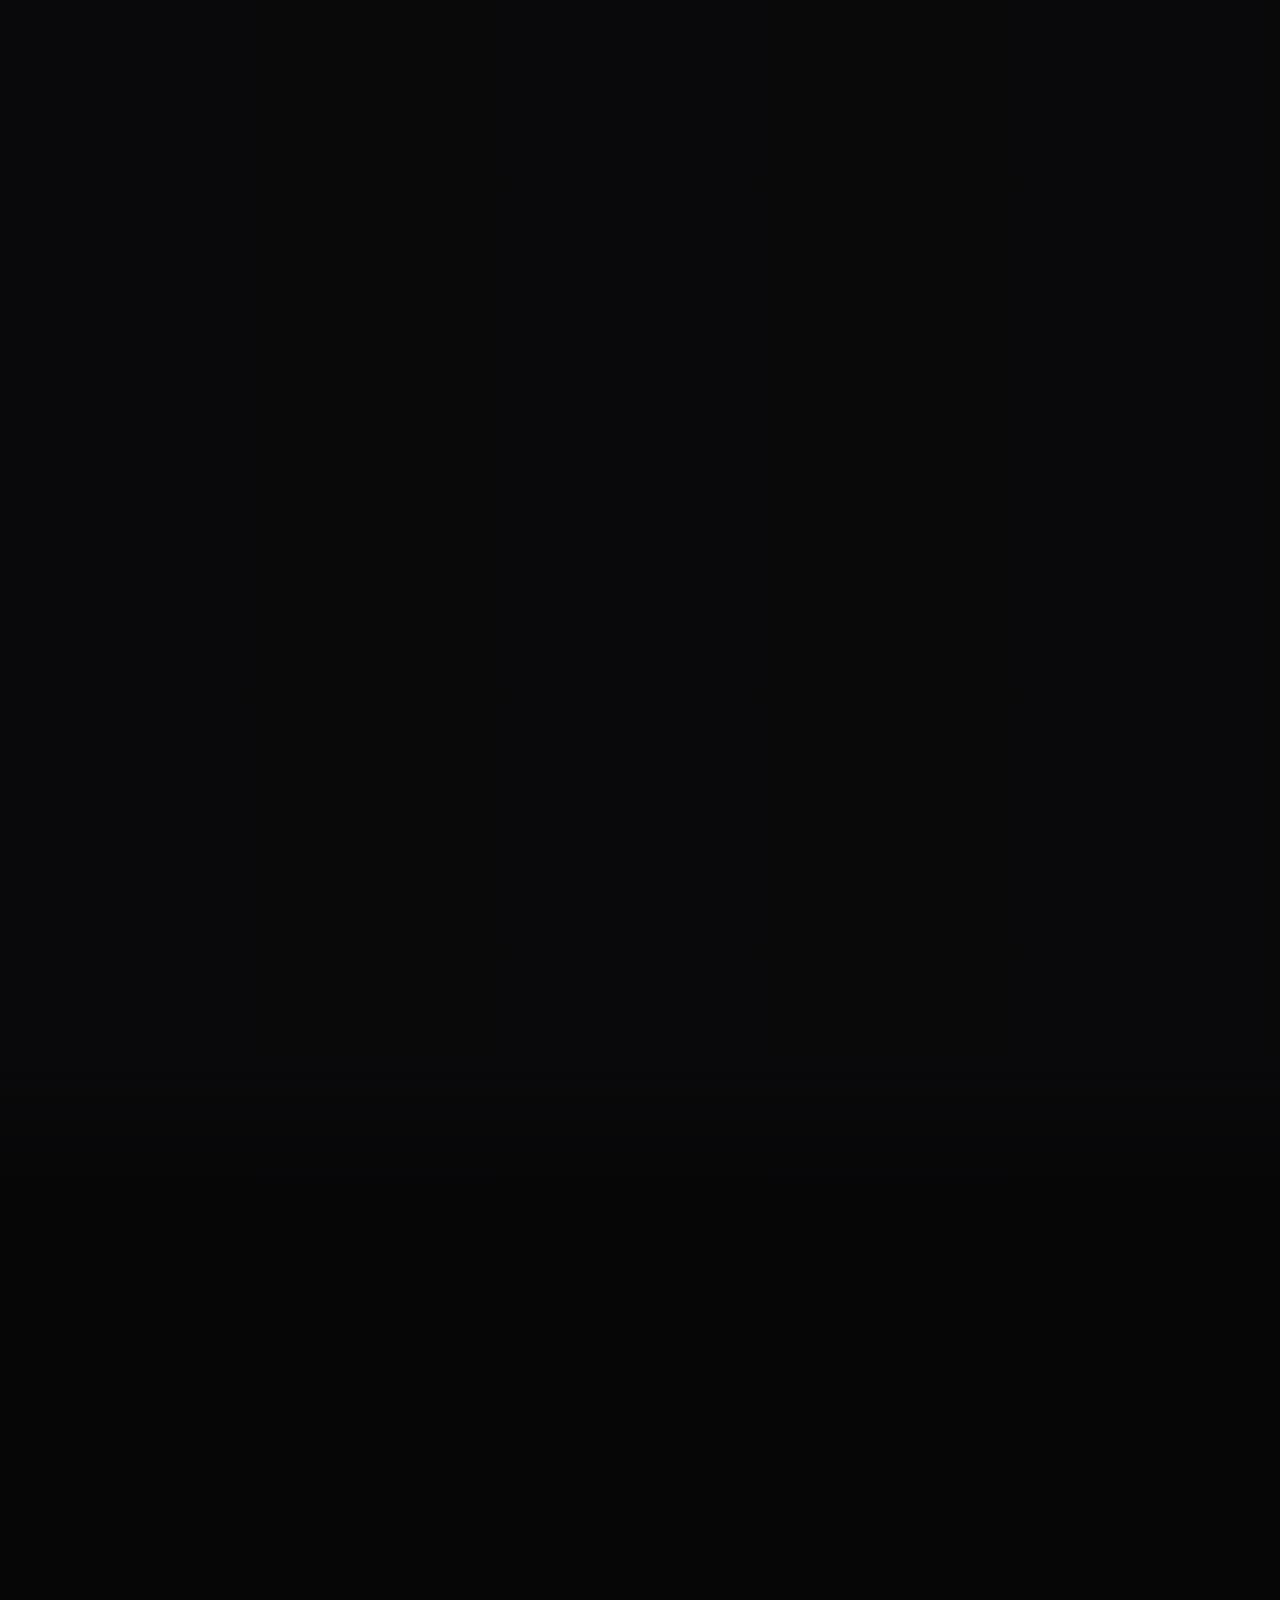
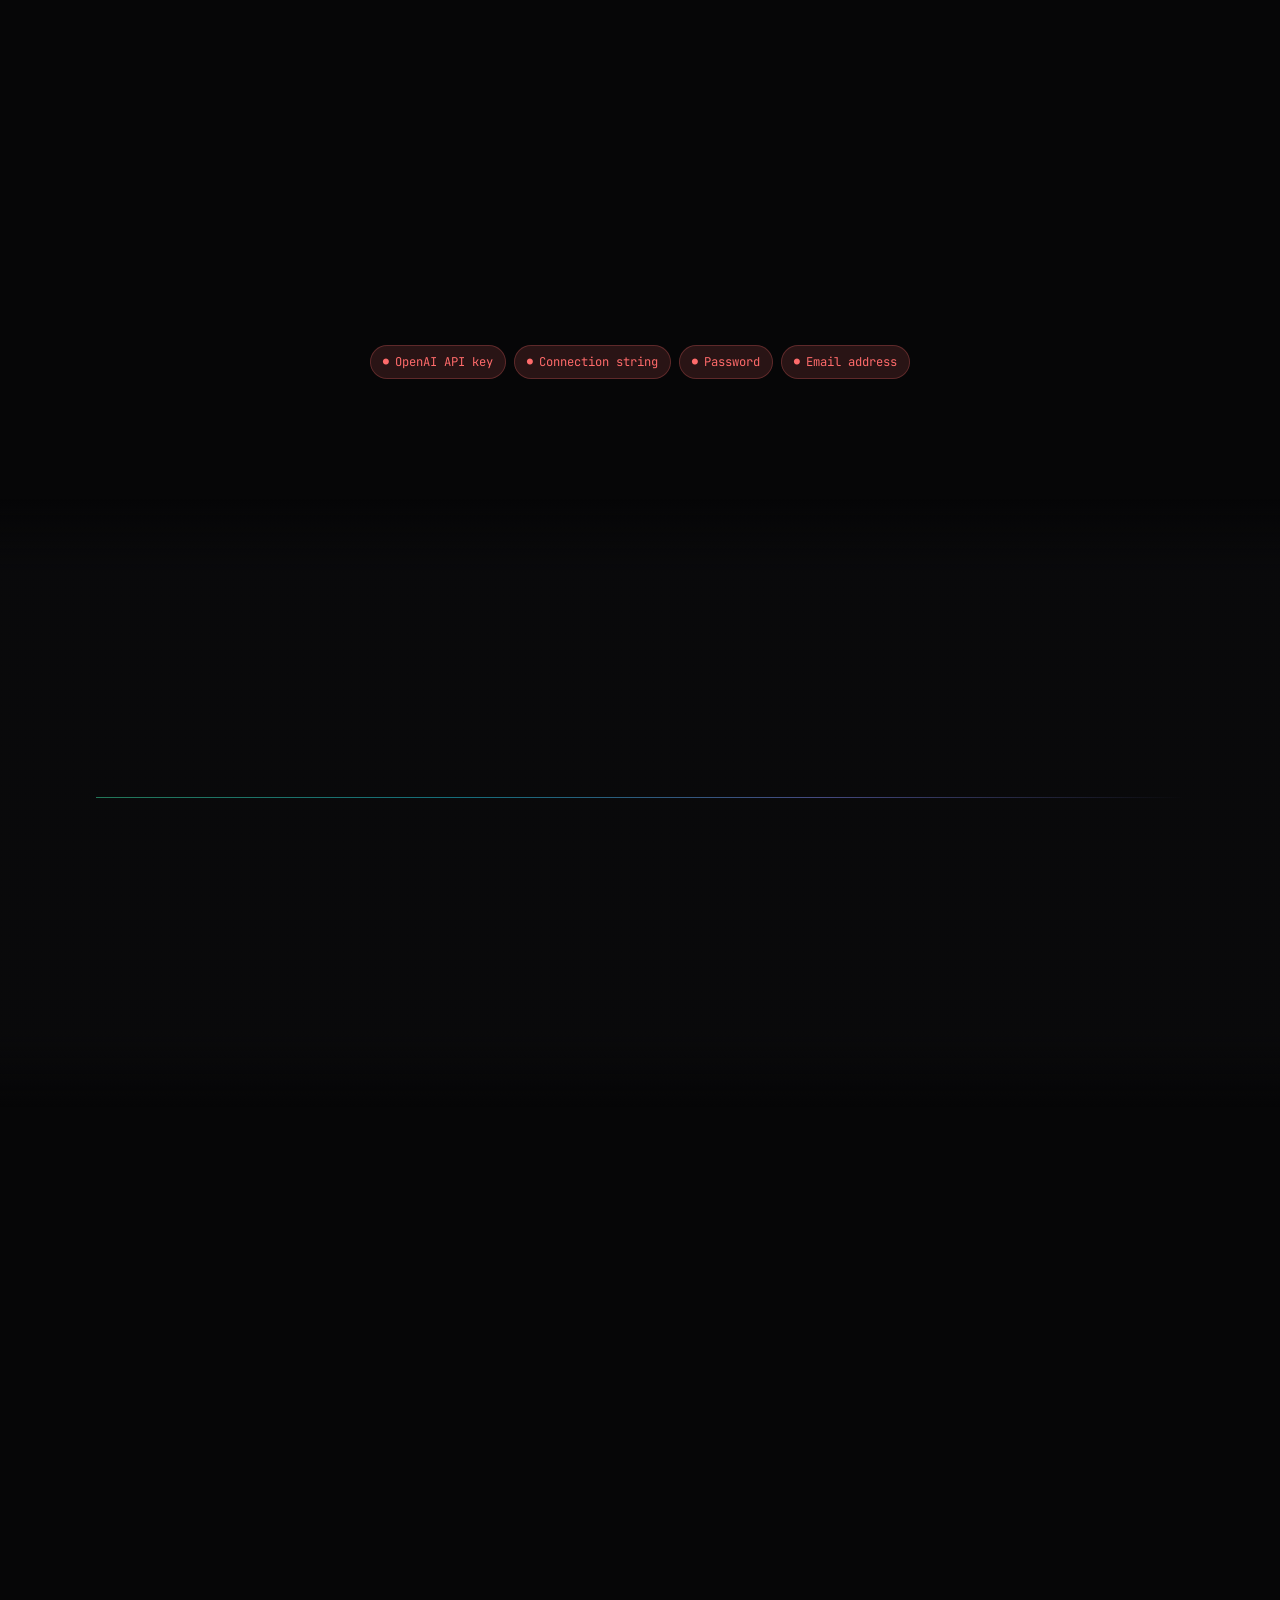
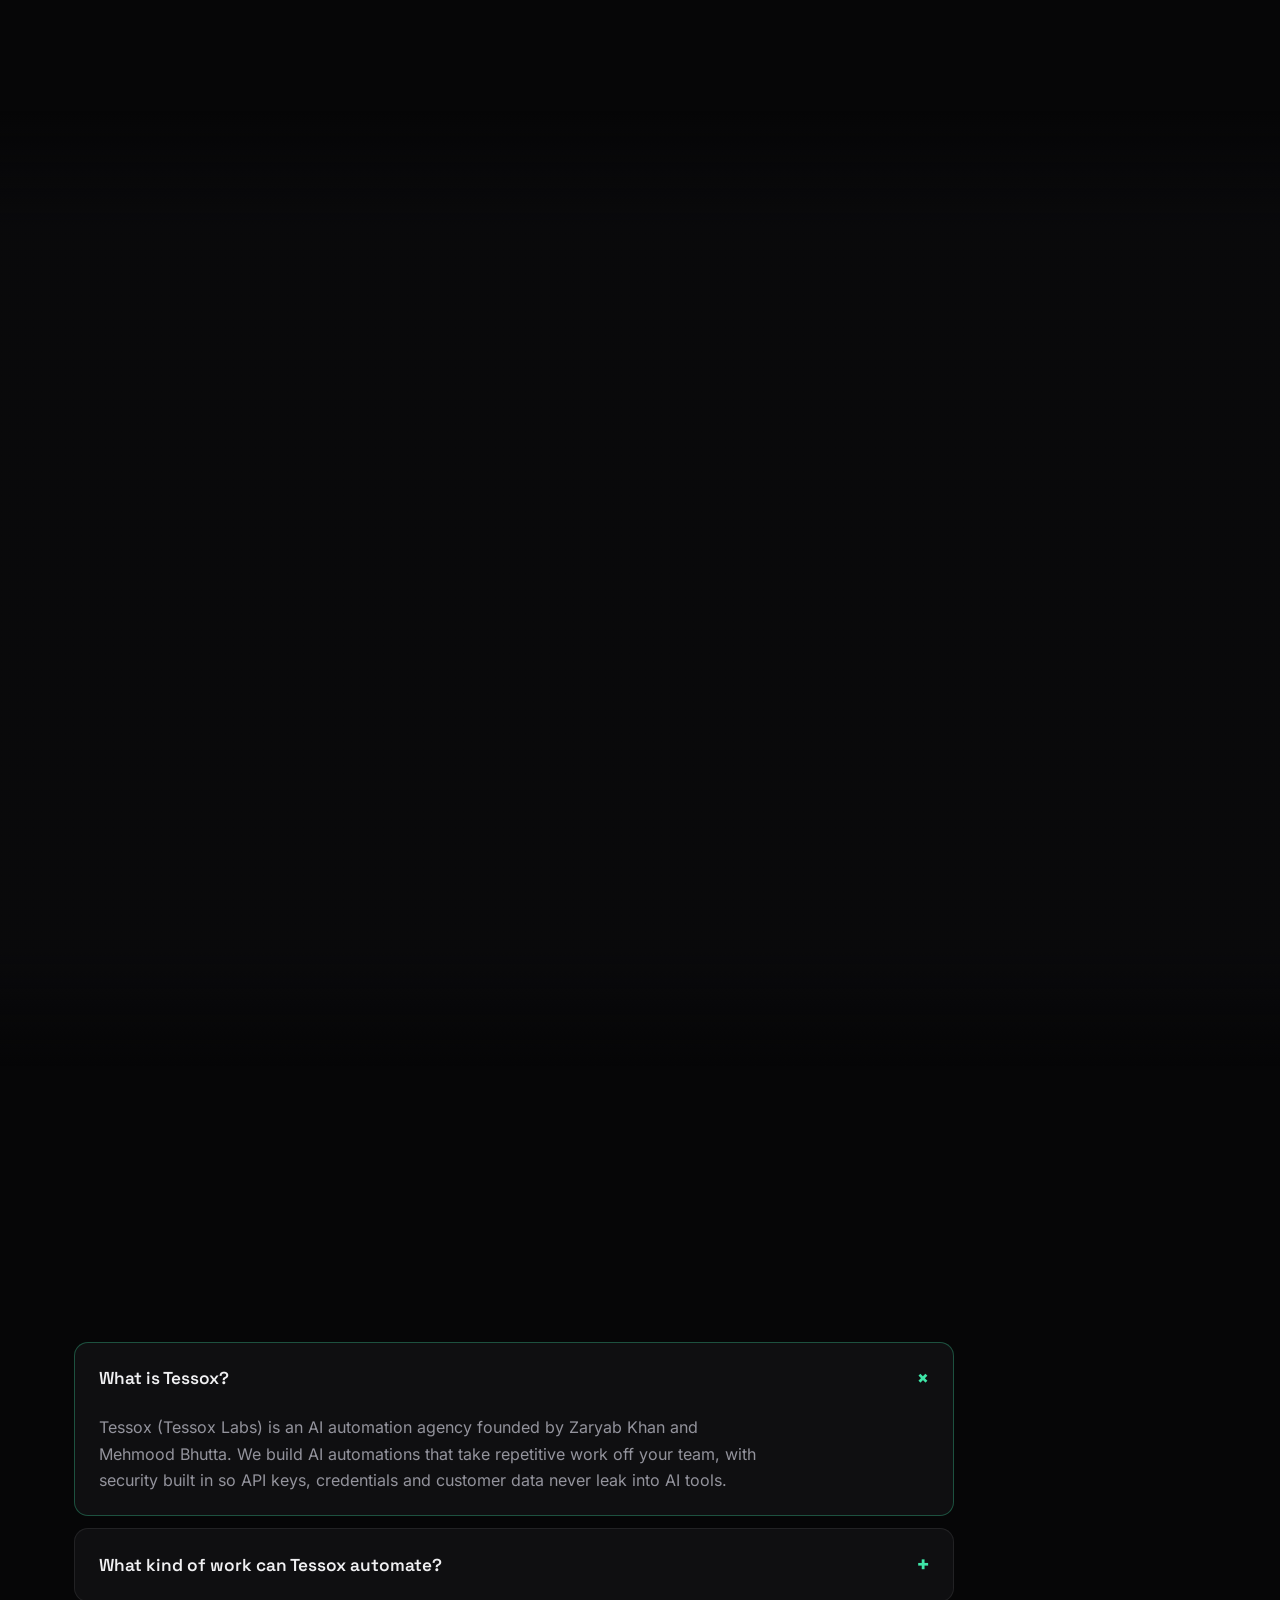
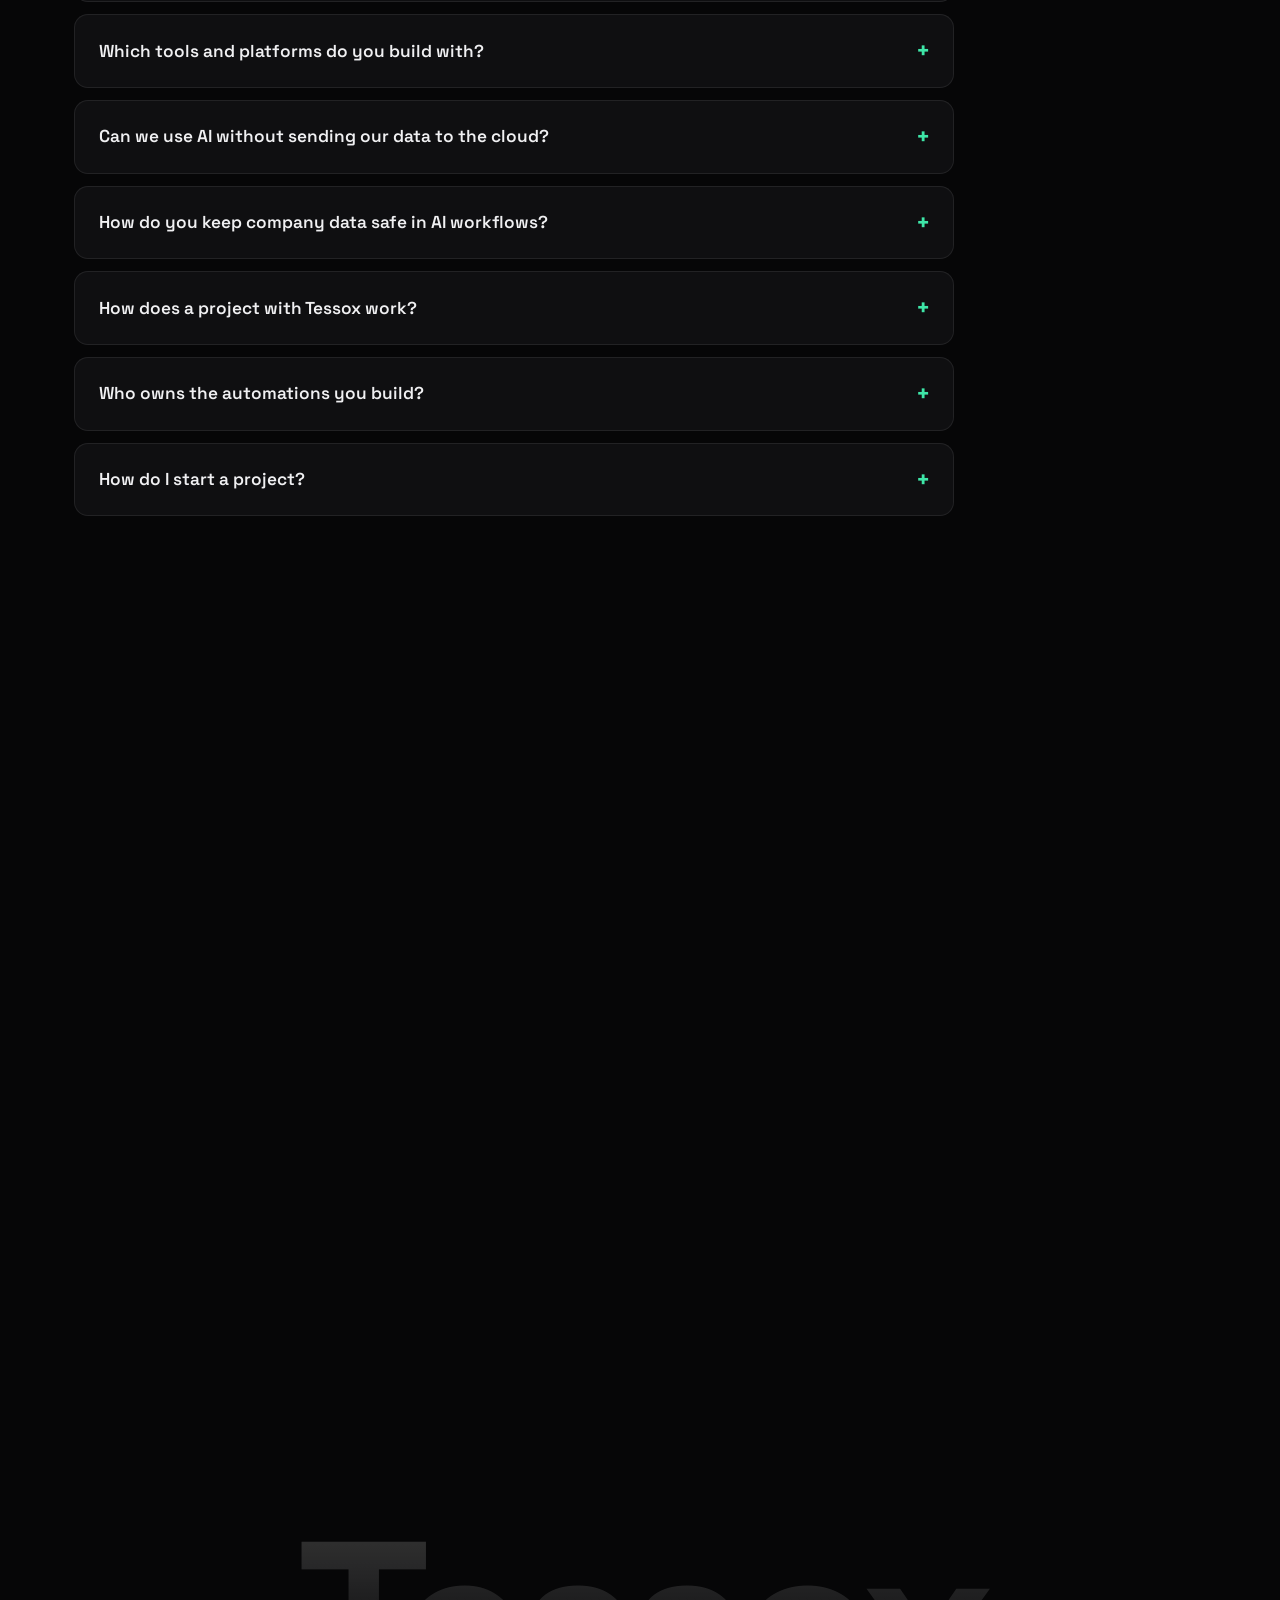
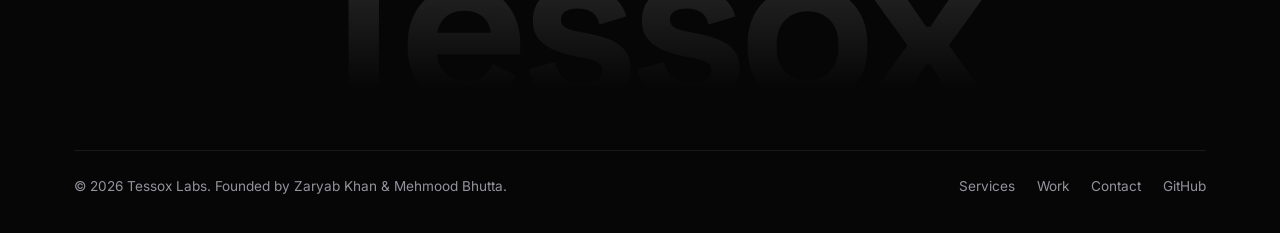
==== commit 4dd8c911: "AEO: add FAQ section with FAQPage schema and llms.txt - 8-question FAQ (details/summary) with direct" ====
--- a/index.html
+++ b/index.html
@@ -89,6 +89,76 @@
           "@id": "https://tessox.com/#org"
         },
         "inLanguage": "en"
+      },
+      {
+        "@type": "FAQPage",
+        "@id": "https://tessox.com/#faq",
+        "mainEntity": [
+          {
+            "@type": "Question",
+            "name": "What is Tessox?",
+            "acceptedAnswer": {
+              "@type": "Answer",
+              "text": "Tessox (Tessox Labs) is an AI automation agency founded by Zaryab Khan and Mehmood Bhutta. We build AI automations that take repetitive work off your team, with security built in so API keys, credentials and customer data never leak into AI tools."
+            }
+          },
+          {
+            "@type": "Question",
+            "name": "What kind of work can Tessox automate?",
+            "acceptedAnswer": {
+              "@type": "Answer",
+              "text": "Lead routing, reporting, research, data entry, support triage and other repetitive operations. Past projects include Reddit social listening with CRM lead routing, automated technical SEO audits, YouTube audience research, cross-platform reporting into PostgreSQL, competitor tracking, and workflow error recovery with Slack alerts."
+            }
+          },
+          {
+            "@type": "Question",
+            "name": "Which tools and platforms do you build with?",
+            "acceptedAnswer": {
+              "@type": "Answer",
+              "text": "Mainly n8n, Make, Zapier, Python and Node.js, with PostgreSQL and Redis for data, and LLMs from OpenAI, Anthropic and Gemini — or open models running on your own hardware. We pick the stack that fits your systems."
+            }
+          },
+          {
+            "@type": "Question",
+            "name": "Can we use AI without sending our data to the cloud?",
+            "acceptedAnswer": {
+              "@type": "Answer",
+              "text": "Yes. We deploy offline LLMs on your own servers or machines, including retrieval over internal documents and air-gapped setups, so confidential data never leaves your network and there is no per-token bill."
+            }
+          },
+          {
+            "@type": "Question",
+            "name": "How do you keep company data safe in AI workflows?",
+            "acceptedAnswer": {
+              "@type": "Answer",
+              "text": "Every system is secure by default. Our leak guard detects and redacts API keys, passwords, connection strings and personal data before a prompt reaches any external model, and we add audit logging and usage policies where needed."
+            }
+          },
+          {
+            "@type": "Question",
+            "name": "How does a project with Tessox work?",
+            "acceptedAnswer": {
+              "@type": "Answer",
+              "text": "Four steps: a discovery call to map the workflow and data, a proposal with clear scope, timeline and a fixed price, a build-and-test phase with weekly check-ins and working demos, then handover with documentation, team training and ongoing support."
+            }
+          },
+          {
+            "@type": "Question",
+            "name": "Who owns the automations you build?",
+            "acceptedAnswer": {
+              "@type": "Answer",
+              "text": "You do. We hand over the full source code, documentation and credentials to your team."
+            }
+          },
+          {
+            "@type": "Question",
+            "name": "How do I start a project?",
+            "acceptedAnswer": {
+              "@type": "Answer",
+              "text": "Book a discovery call or send an enquiry through the contact form at tessox.com. We reply within one business day."
+            }
+          }
+        ]
       }
     ]
   }
@@ -636,12 +706,56 @@
       </div>
     </section>
 
+    <!-- FAQ: direct answers that search engines and AI assistants can quote -->
+    <section id="faq" class="section">
+      <div class="wrap">
+        <div class="sec-head">
+          <p class="kicker"><span>08</span> FAQ</p>
+          <h2>Questions, <span class="grad">answered</span></h2>
+        </div>
+        <div class="faq">
+          <details class="faq-item" open>
+            <summary>What is Tessox?</summary>
+            <p>Tessox (Tessox Labs) is an AI automation agency founded by Zaryab Khan and Mehmood Bhutta. We build AI automations that take repetitive work off your team, with security built in so API keys, credentials and customer data never leak into AI tools.</p>
+          </details>
+          <details class="faq-item">
+            <summary>What kind of work can Tessox automate?</summary>
+            <p>Lead routing, reporting, research, data entry, support triage and other repetitive operations. Past projects include Reddit social listening with CRM lead routing, automated technical SEO audits, YouTube audience research, cross-platform reporting into PostgreSQL, competitor tracking, and workflow error recovery with Slack alerts.</p>
+          </details>
+          <details class="faq-item">
+            <summary>Which tools and platforms do you build with?</summary>
+            <p>Mainly n8n, Make, Zapier, Python and Node.js, with PostgreSQL and Redis for data, and LLMs from OpenAI, Anthropic and Gemini — or open models running on your own hardware. We pick the stack that fits your systems.</p>
+          </details>
+          <details class="faq-item">
+            <summary>Can we use AI without sending our data to the cloud?</summary>
+            <p>Yes. We deploy offline LLMs on your own servers or machines, including retrieval over internal documents and air-gapped setups, so confidential data never leaves your network and there is no per-token bill.</p>
+          </details>
+          <details class="faq-item">
+            <summary>How do you keep company data safe in AI workflows?</summary>
+            <p>Every system is secure by default. Our leak guard detects and redacts API keys, passwords, connection strings and personal data before a prompt reaches any external model, and we add audit logging and usage policies where needed.</p>
+          </details>
+          <details class="faq-item">
+            <summary>How does a project with Tessox work?</summary>
+            <p>Four steps: a discovery call to map the workflow and data, a proposal with clear scope, timeline and a fixed price, a build-and-test phase with weekly check-ins and working demos, then handover with documentation, team training and ongoing support.</p>
+          </details>
+          <details class="faq-item">
+            <summary>Who owns the automations you build?</summary>
+            <p>You do. We hand over the full source code, documentation and credentials to your team.</p>
+          </details>
+          <details class="faq-item">
+            <summary>How do I start a project?</summary>
+            <p>Book a discovery call or send an enquiry through the contact form at tessox.com. We reply within one business day.</p>
+          </details>
+        </div>
+      </div>
+    </section>
+
     <!-- CONTACT -->
     <section id="contact" class="section contact">
       <div class="wrap">
         <div class="contact-panel">
           <div class="contact-copy">
-            <p class="kicker"><span>08</span> Contact</p>
+            <p class="kicker"><span>09</span> Contact</p>
             <h2>Got a workflow to automate — or data to <span class="grad">protect?</span></h2>
             <p class="section-lede">Tell us a bit about your business and we'll reply within one business day with ideas on what's possible.</p>
             <ul class="contact-links">
--- a/style.css
+++ b/style.css
@@ -426,6 +426,17 @@
 .muted { color: var(--muted); }
 .turnstile:empty { display: none; }
 .turnstile iframe { max-width: 100%; }
+
+/* FAQ */
+.faq { display: grid; gap: 12px; max-width: 880px; }
+.faq-item { background: var(--surface); border: 1px solid var(--border); border-radius: 14px; transition: border-color .2s; }
+.faq-item[open] { border-color: rgba(62, 230, 168, .3); }
+.faq-item summary { cursor: pointer; list-style: none; display: flex; justify-content: space-between; align-items: center; gap: 16px; padding: 20px 24px; font-family: var(--display); font-weight: 600; font-size: 1.08rem; }
+.faq-item summary::-webkit-details-marker { display: none; }
+.faq-item summary::after { content: "+"; flex: none; font-family: var(--mono); font-size: 1.2rem; color: var(--accent); transition: transform .2s; }
+.faq-item[open] summary::after { transform: rotate(45deg); }
+.faq-item summary:focus-visible { outline: 2px solid var(--accent); outline-offset: 2px; border-radius: 14px; }
+.faq-item p { margin: 0; padding: 0 24px 22px; color: var(--muted); max-width: 72ch; }
 
 /* 404 page */
 .notfound { min-height: 100vh; max-width: 760px; margin: 0 auto; padding: 48px 24px; display: flex; flex-direction: column; justify-content: center; }
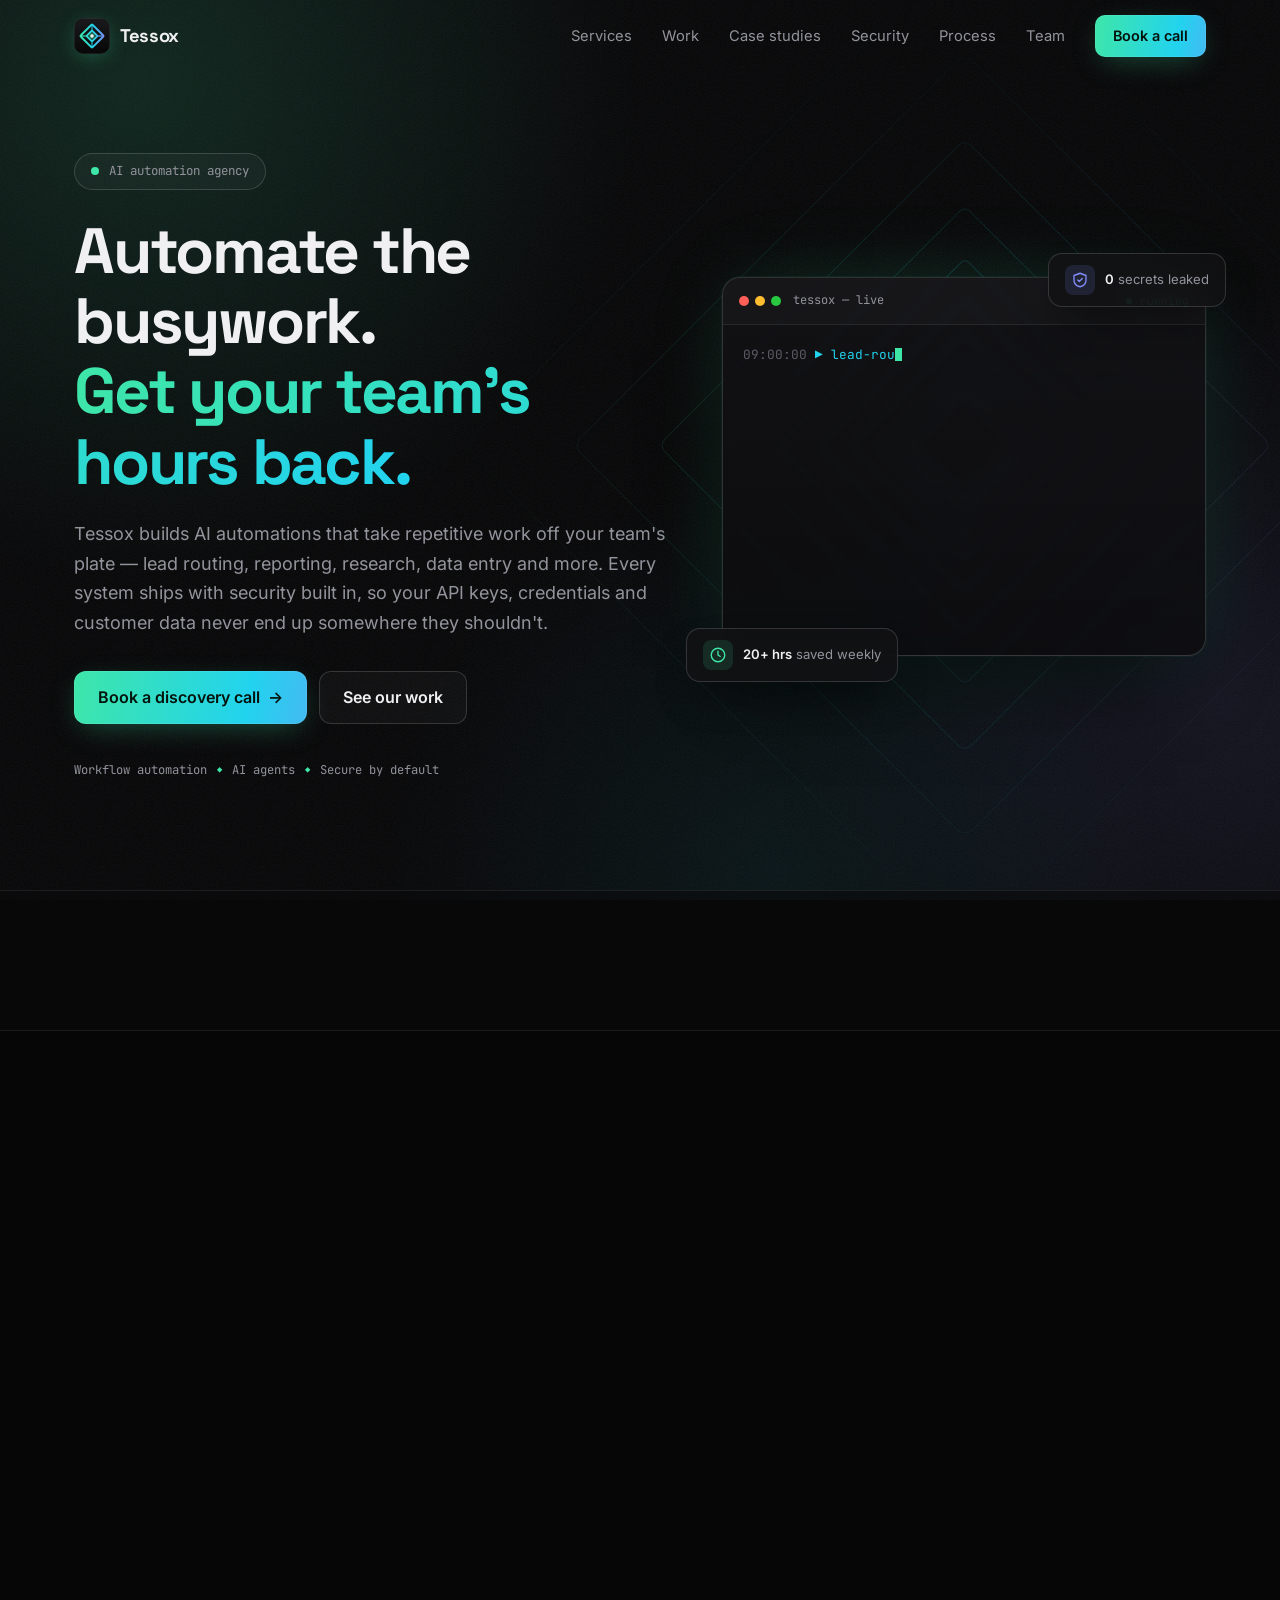
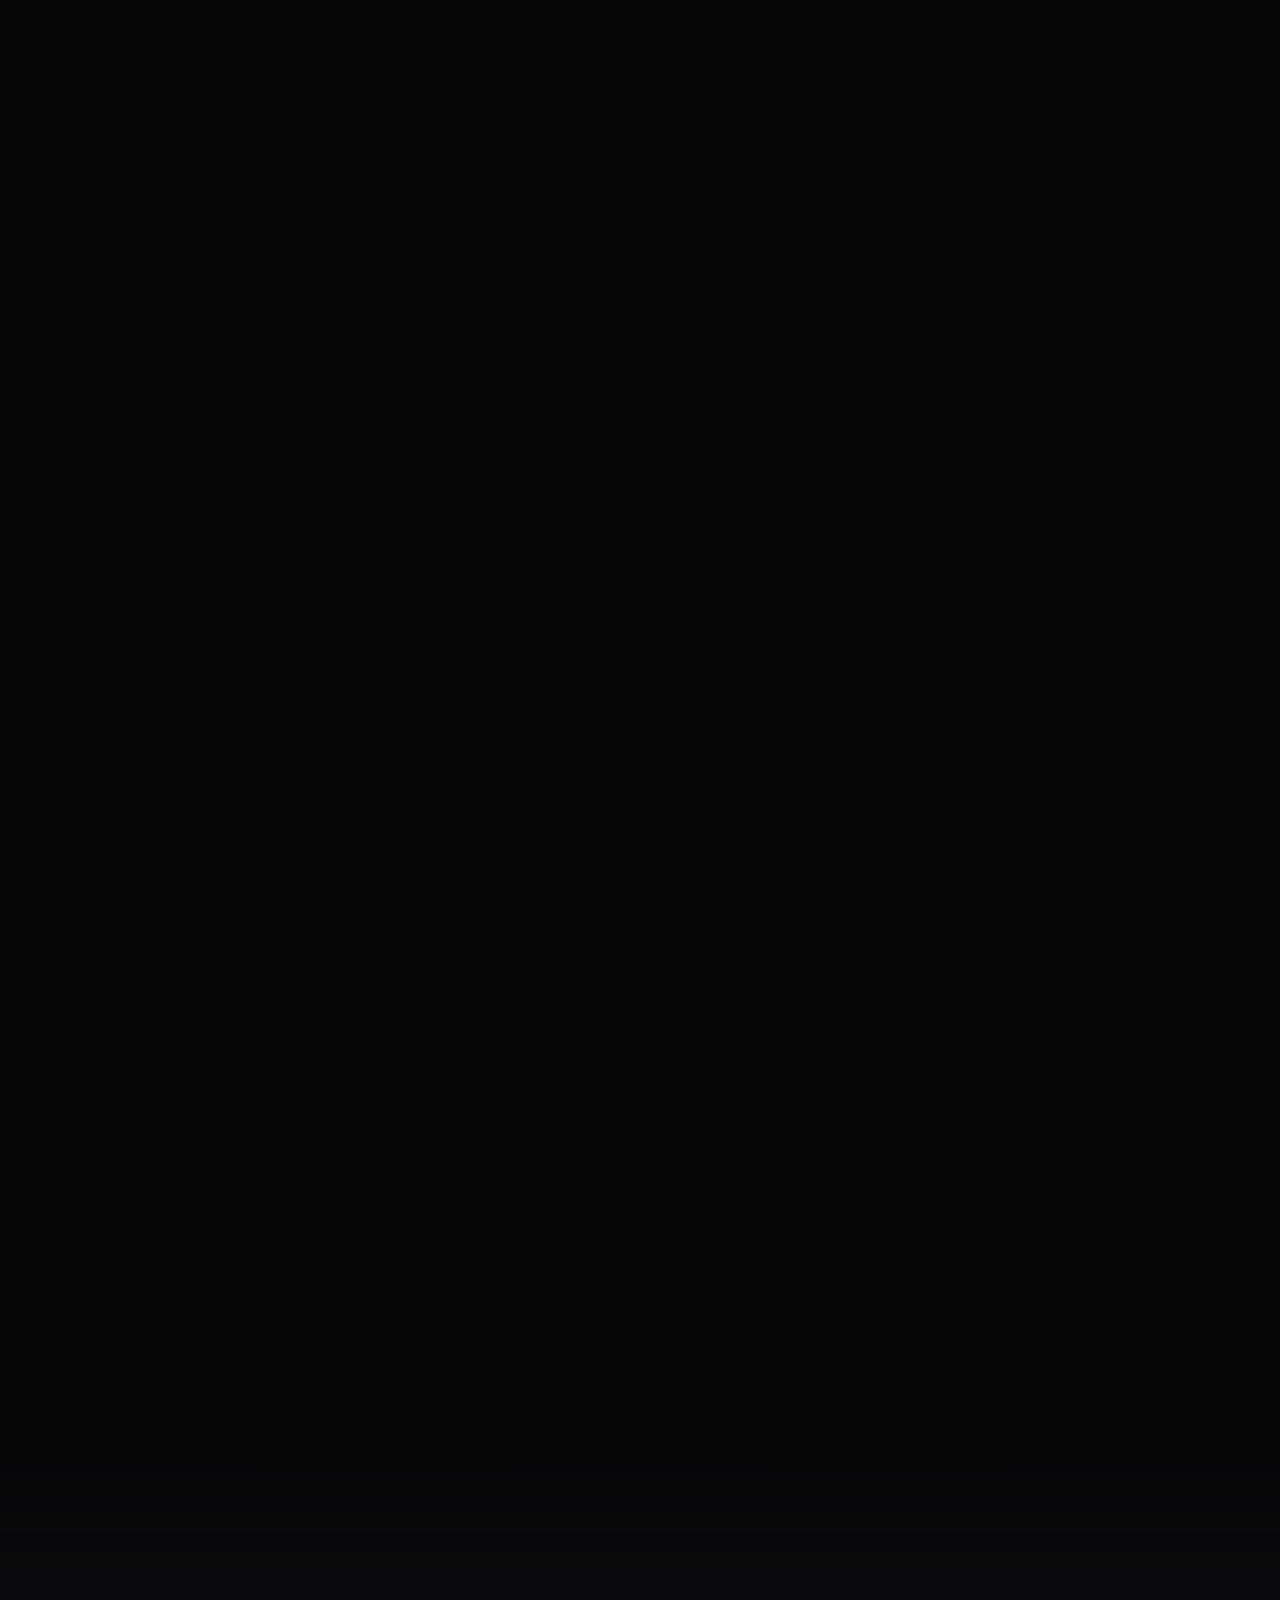
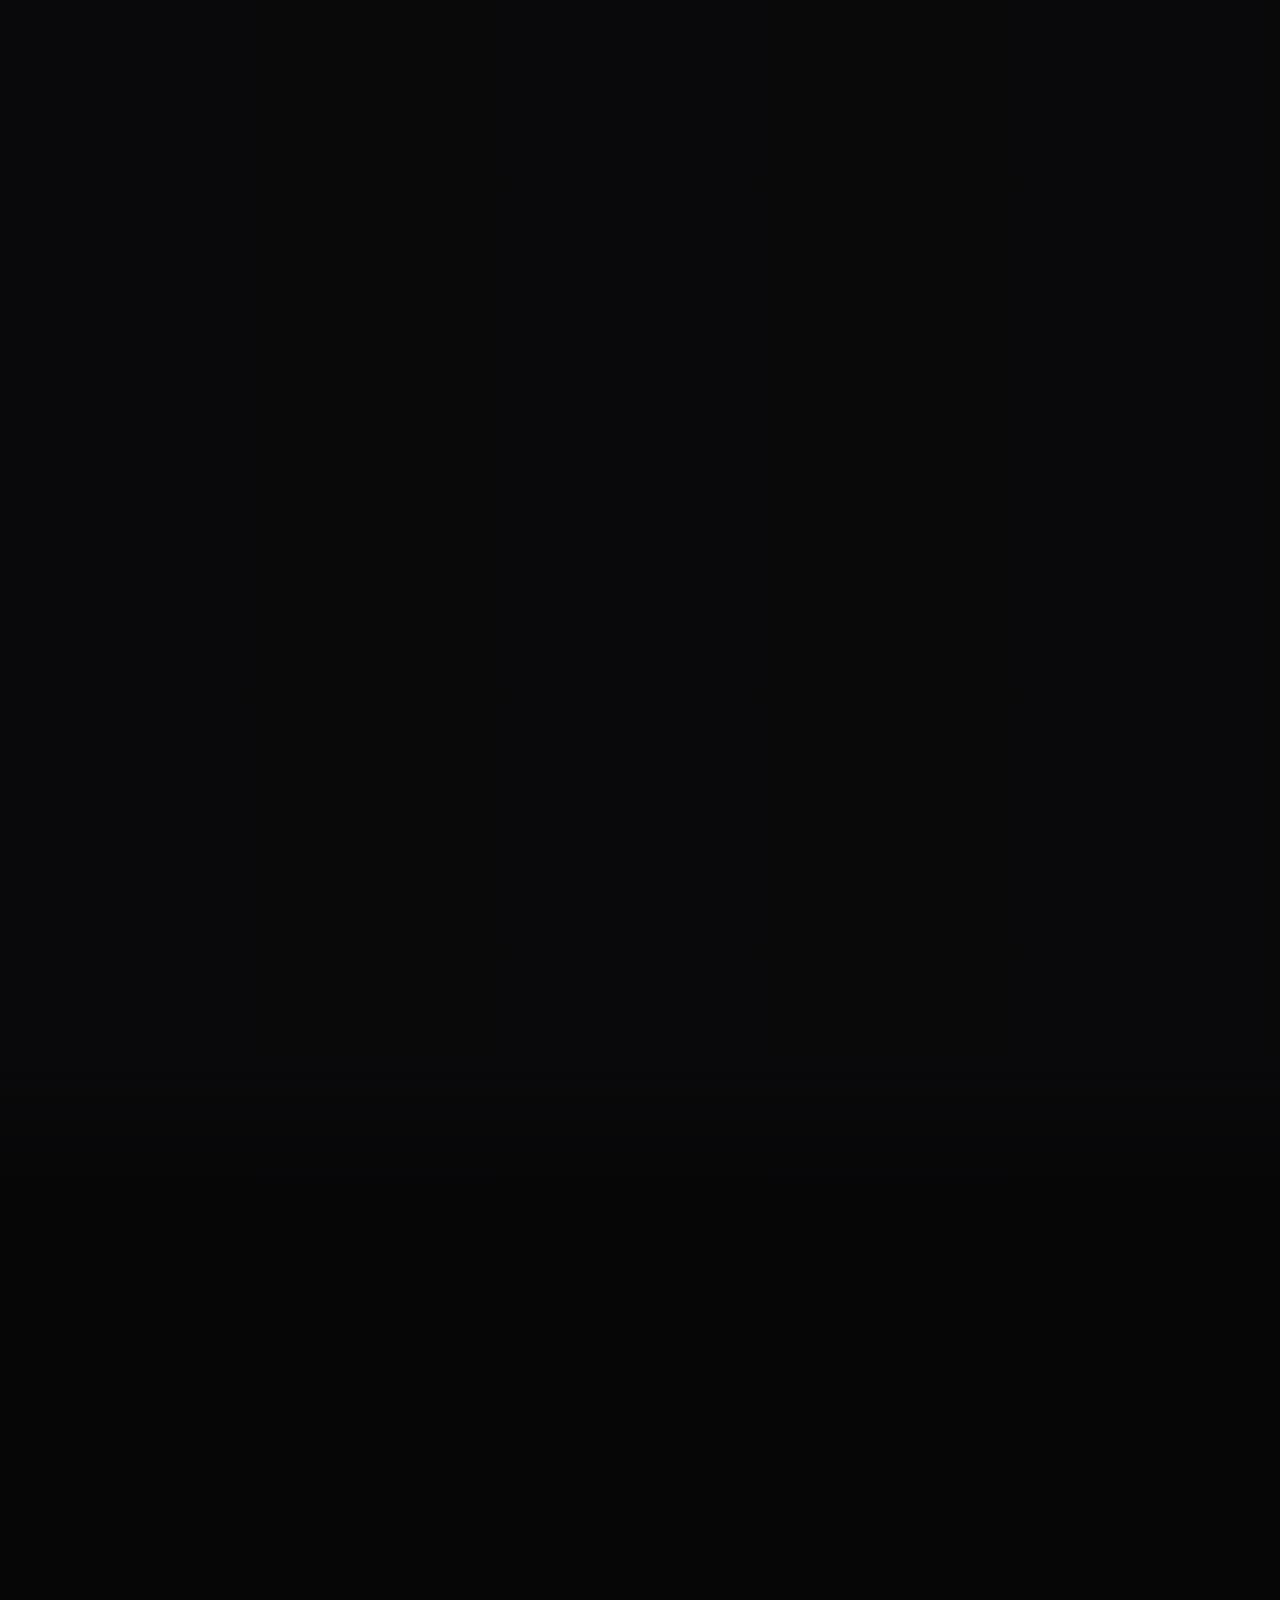
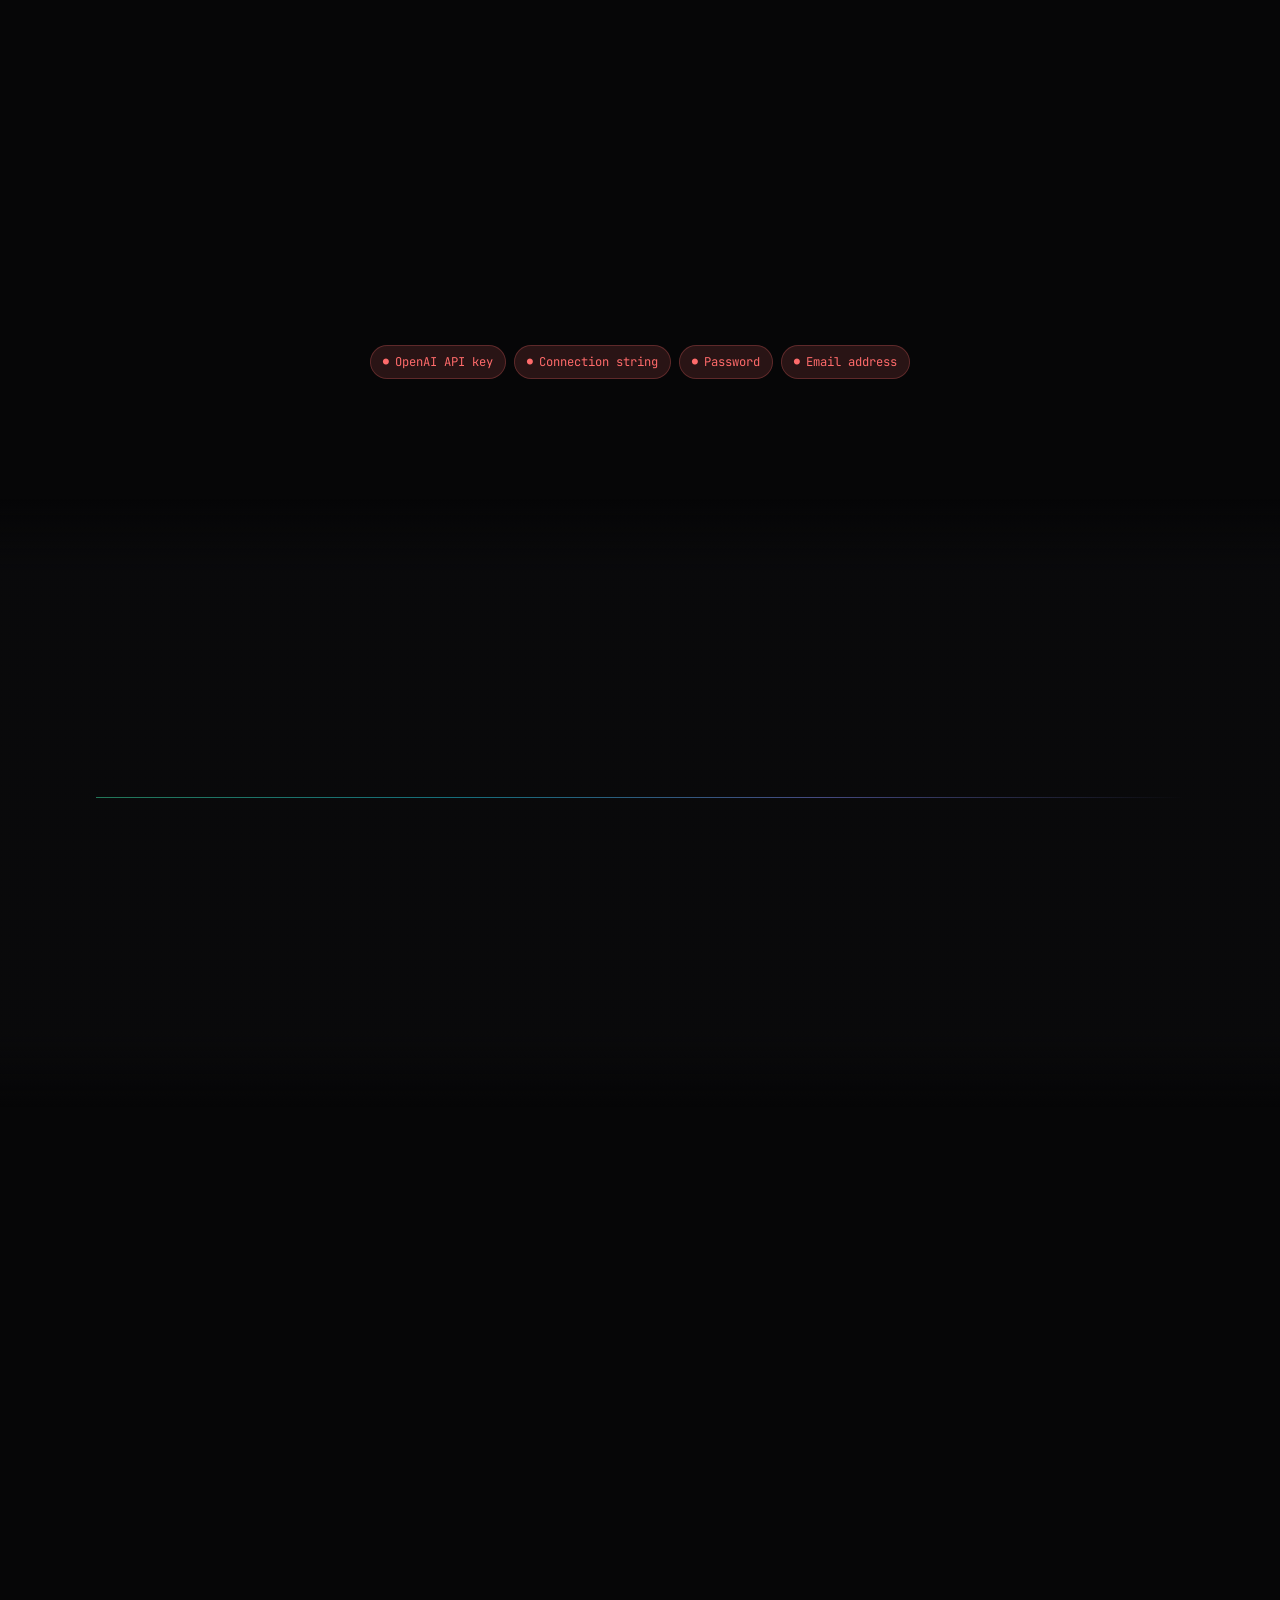
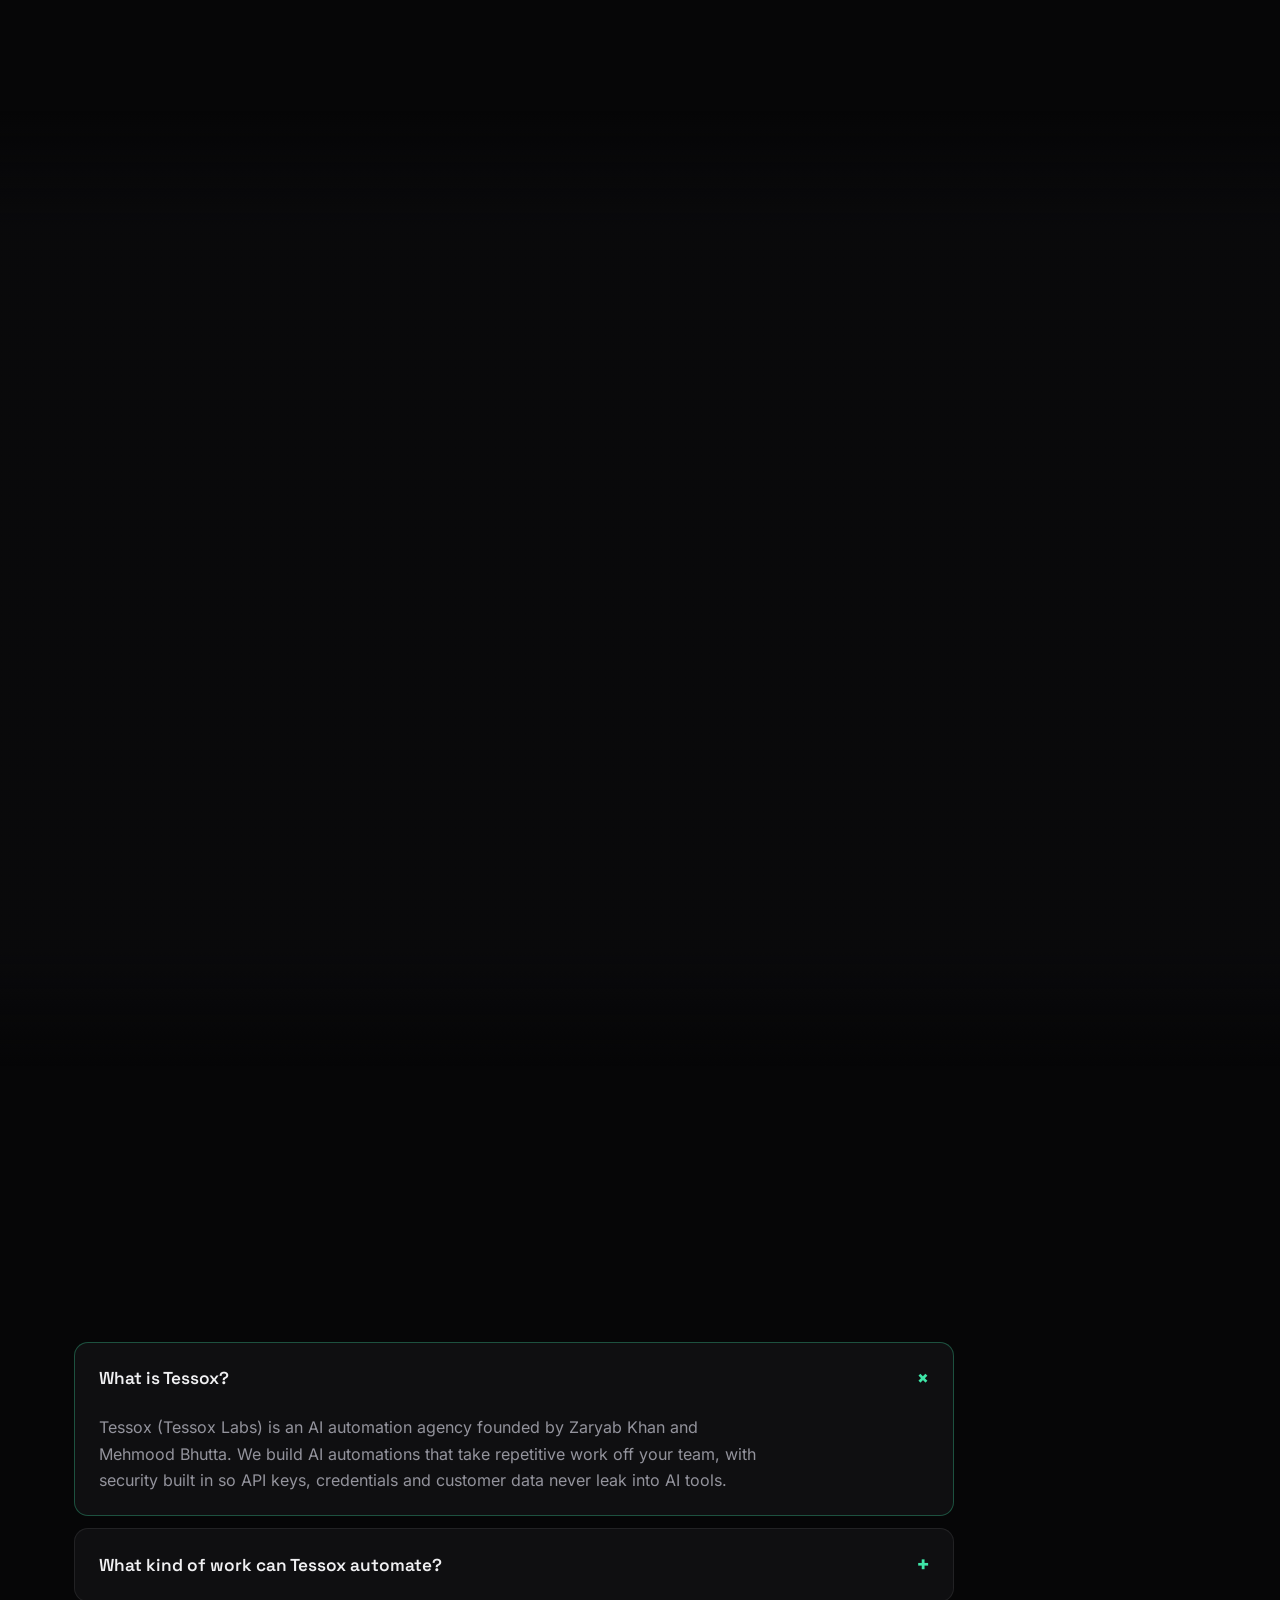
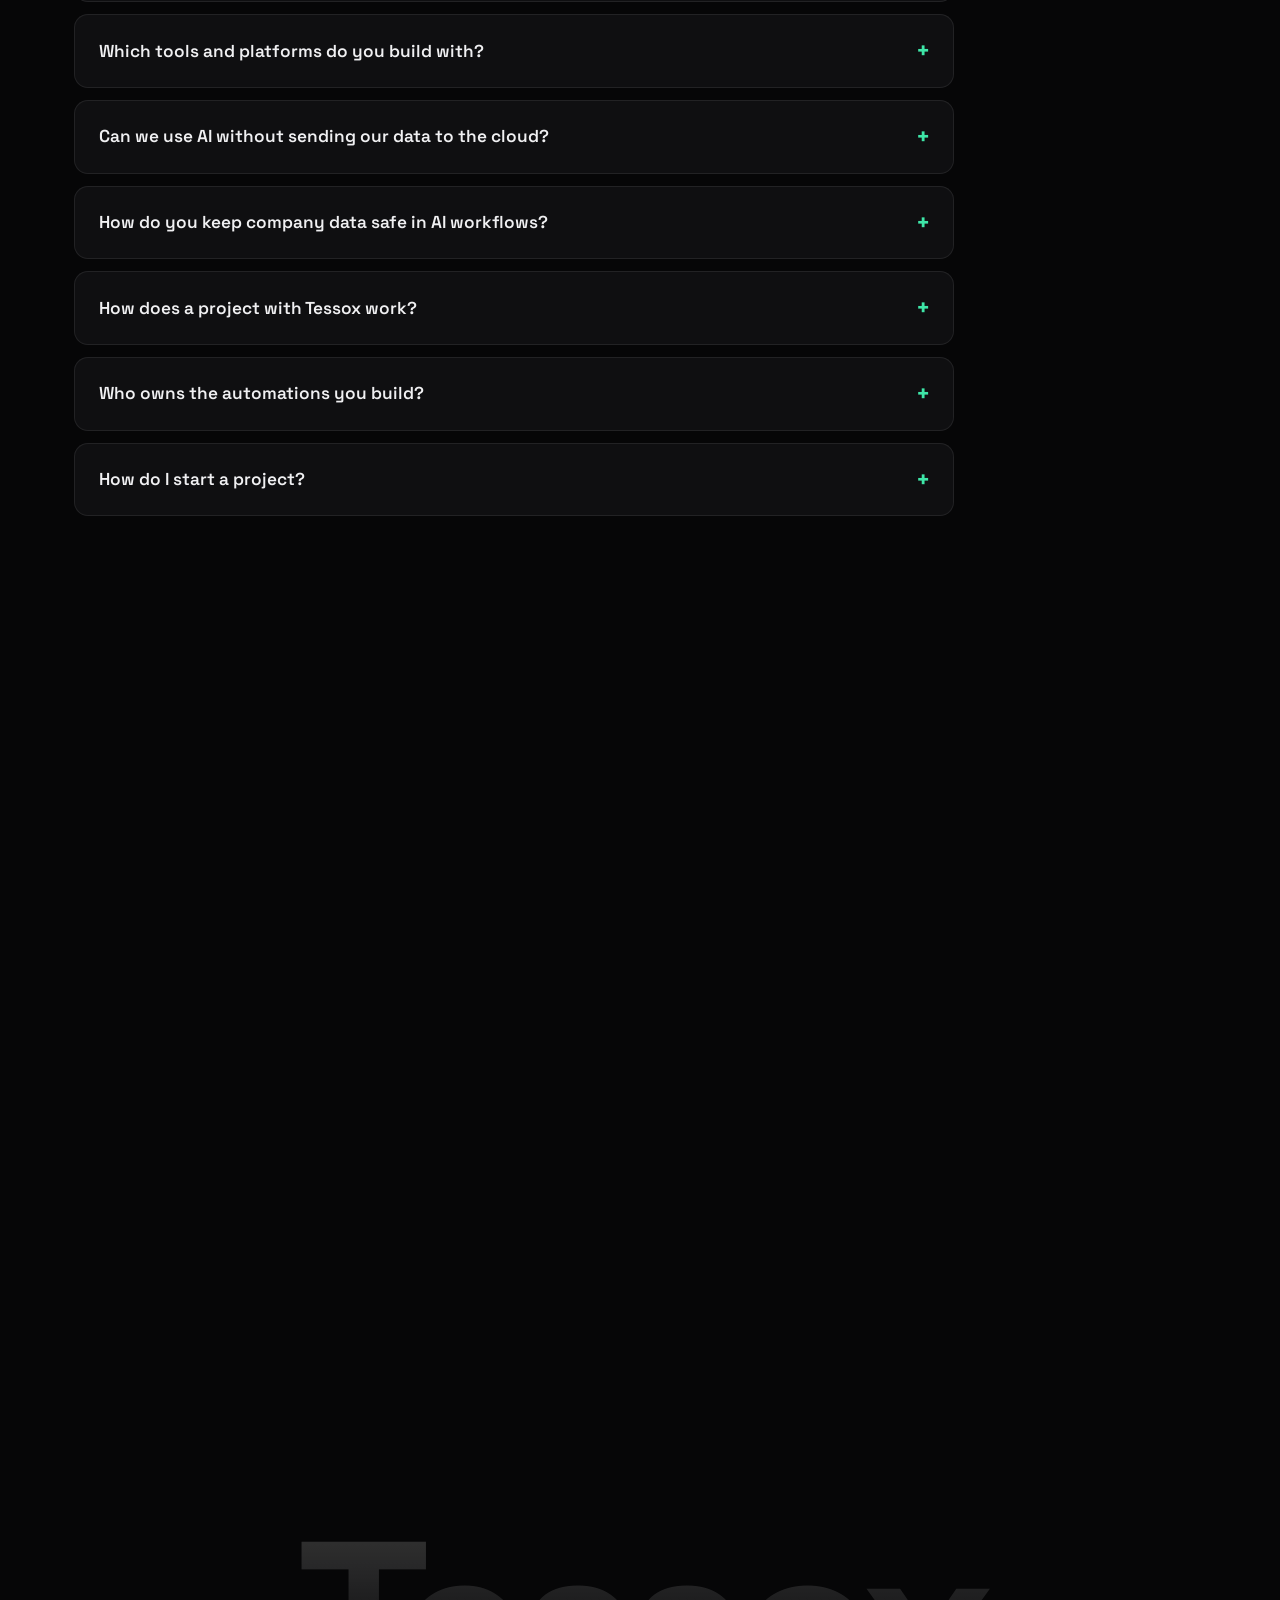
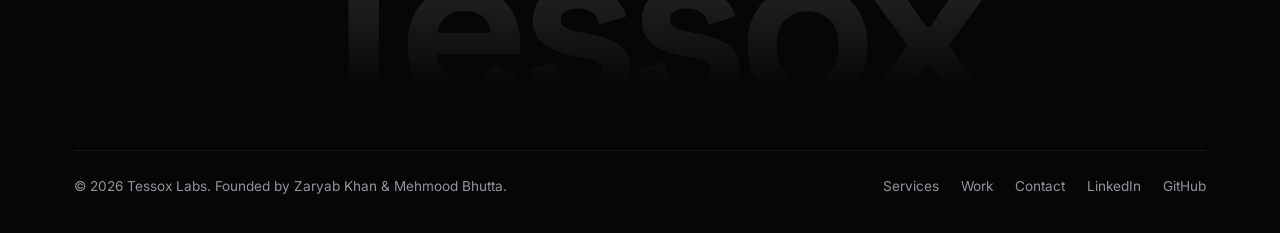
==== commit 0879fb76: "Link the Tessox LinkedIn company page Contact link, footer, Organization sameAs and llms.txt now poi" ====
--- a/index.html
+++ b/index.html
@@ -49,6 +49,9 @@
           {
             "@id": "https://tessox.com/#mehmood"
           }
+        ],
+        "sameAs": [
+          "https://www.linkedin.com/company/tessox"
         ]
       },
       {
@@ -766,7 +769,7 @@
                 </a>
               </li>
               <li>
-                <a href="https://www.linkedin.com/in/zaryab-khan-/" target="_blank" rel="noopener">
+                <a href="https://www.linkedin.com/company/tessox" target="_blank" rel="noopener">
                   <svg viewBox="0 0 24 24"><rect x="3" y="3" width="18" height="18" rx="3"/><path d="M8 10v7M8 7v.01M12 17v-4a2 2 0 0 1 4 0v4M12 10v7"/></svg>
                   LinkedIn
                 </a>
@@ -815,6 +818,7 @@
           <a href="#services">Services</a>
           <a href="#work">Work</a>
           <a href="#contact">Contact</a>
+          <a href="https://www.linkedin.com/company/tessox" target="_blank" rel="noopener">LinkedIn</a>
           <a href="https://github.com/ZaryabDaha11" target="_blank" rel="noopener">GitHub</a>
         </nav>
       </div>
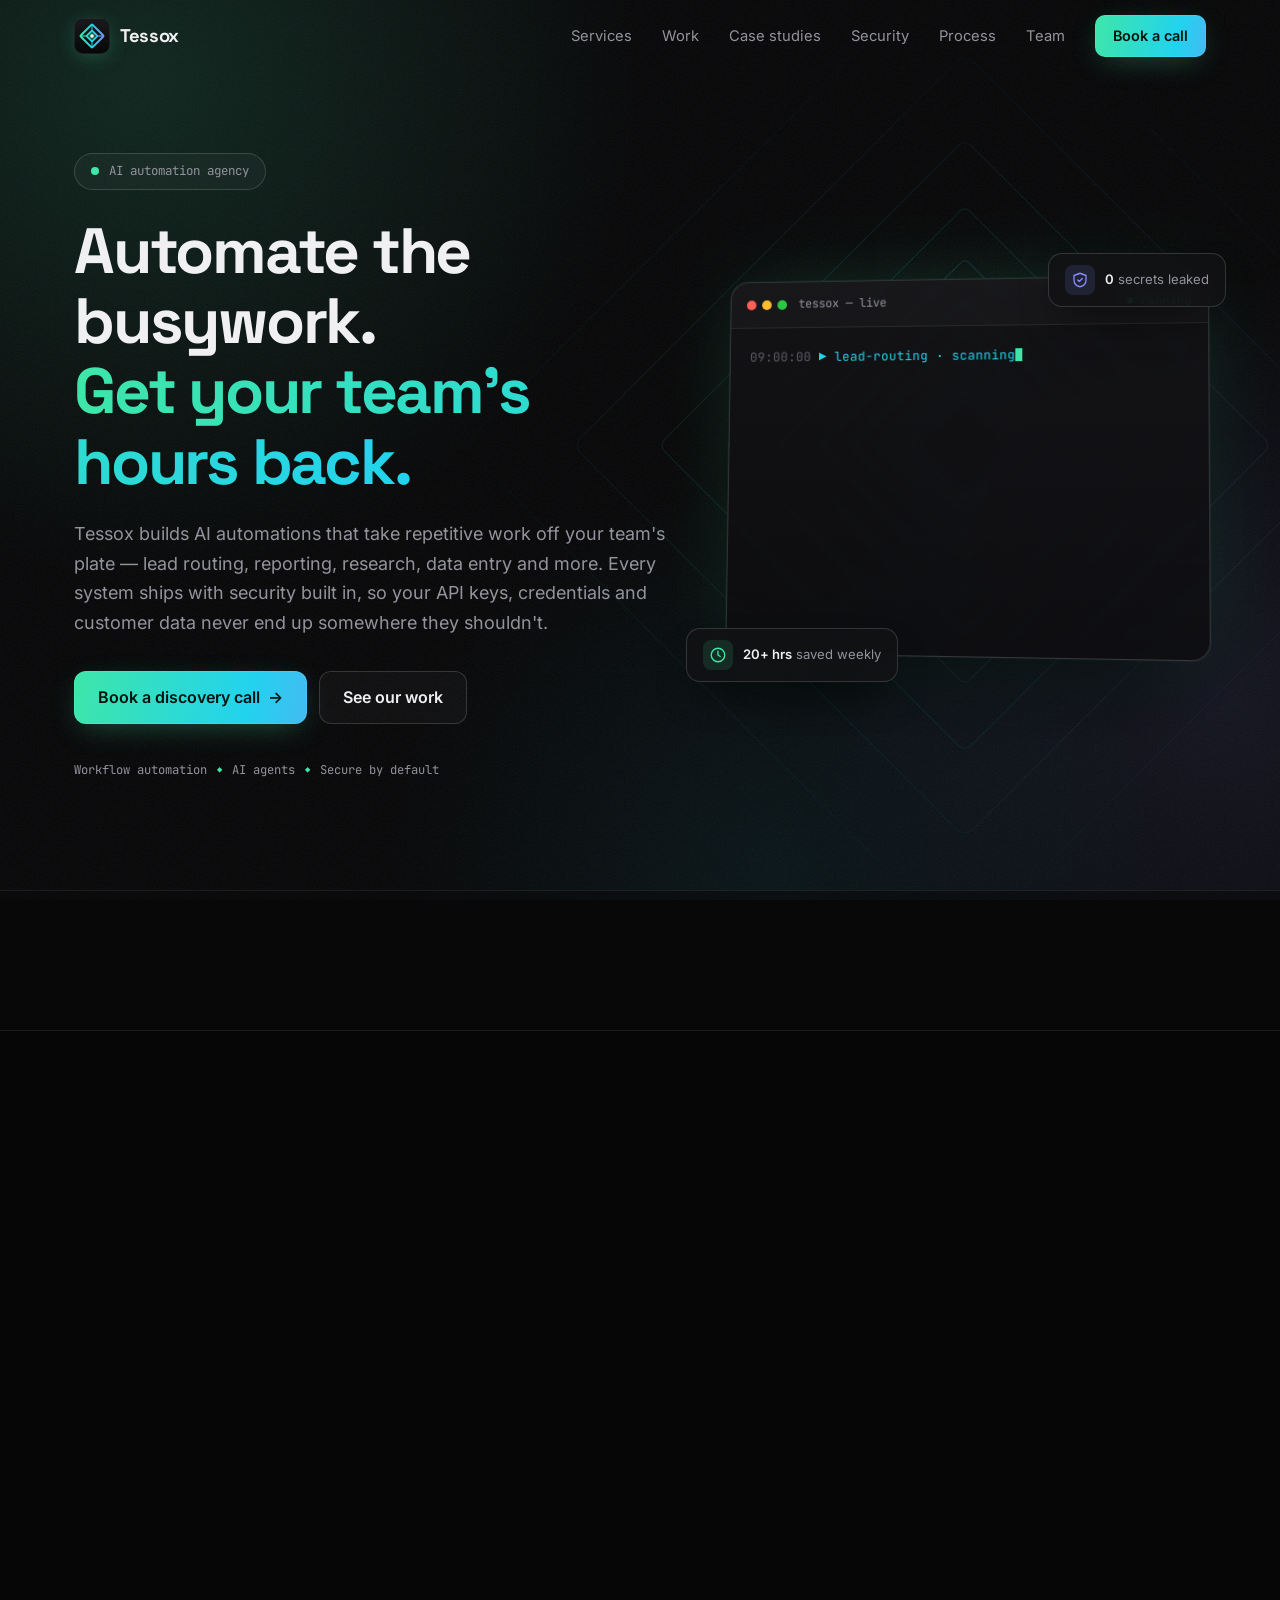
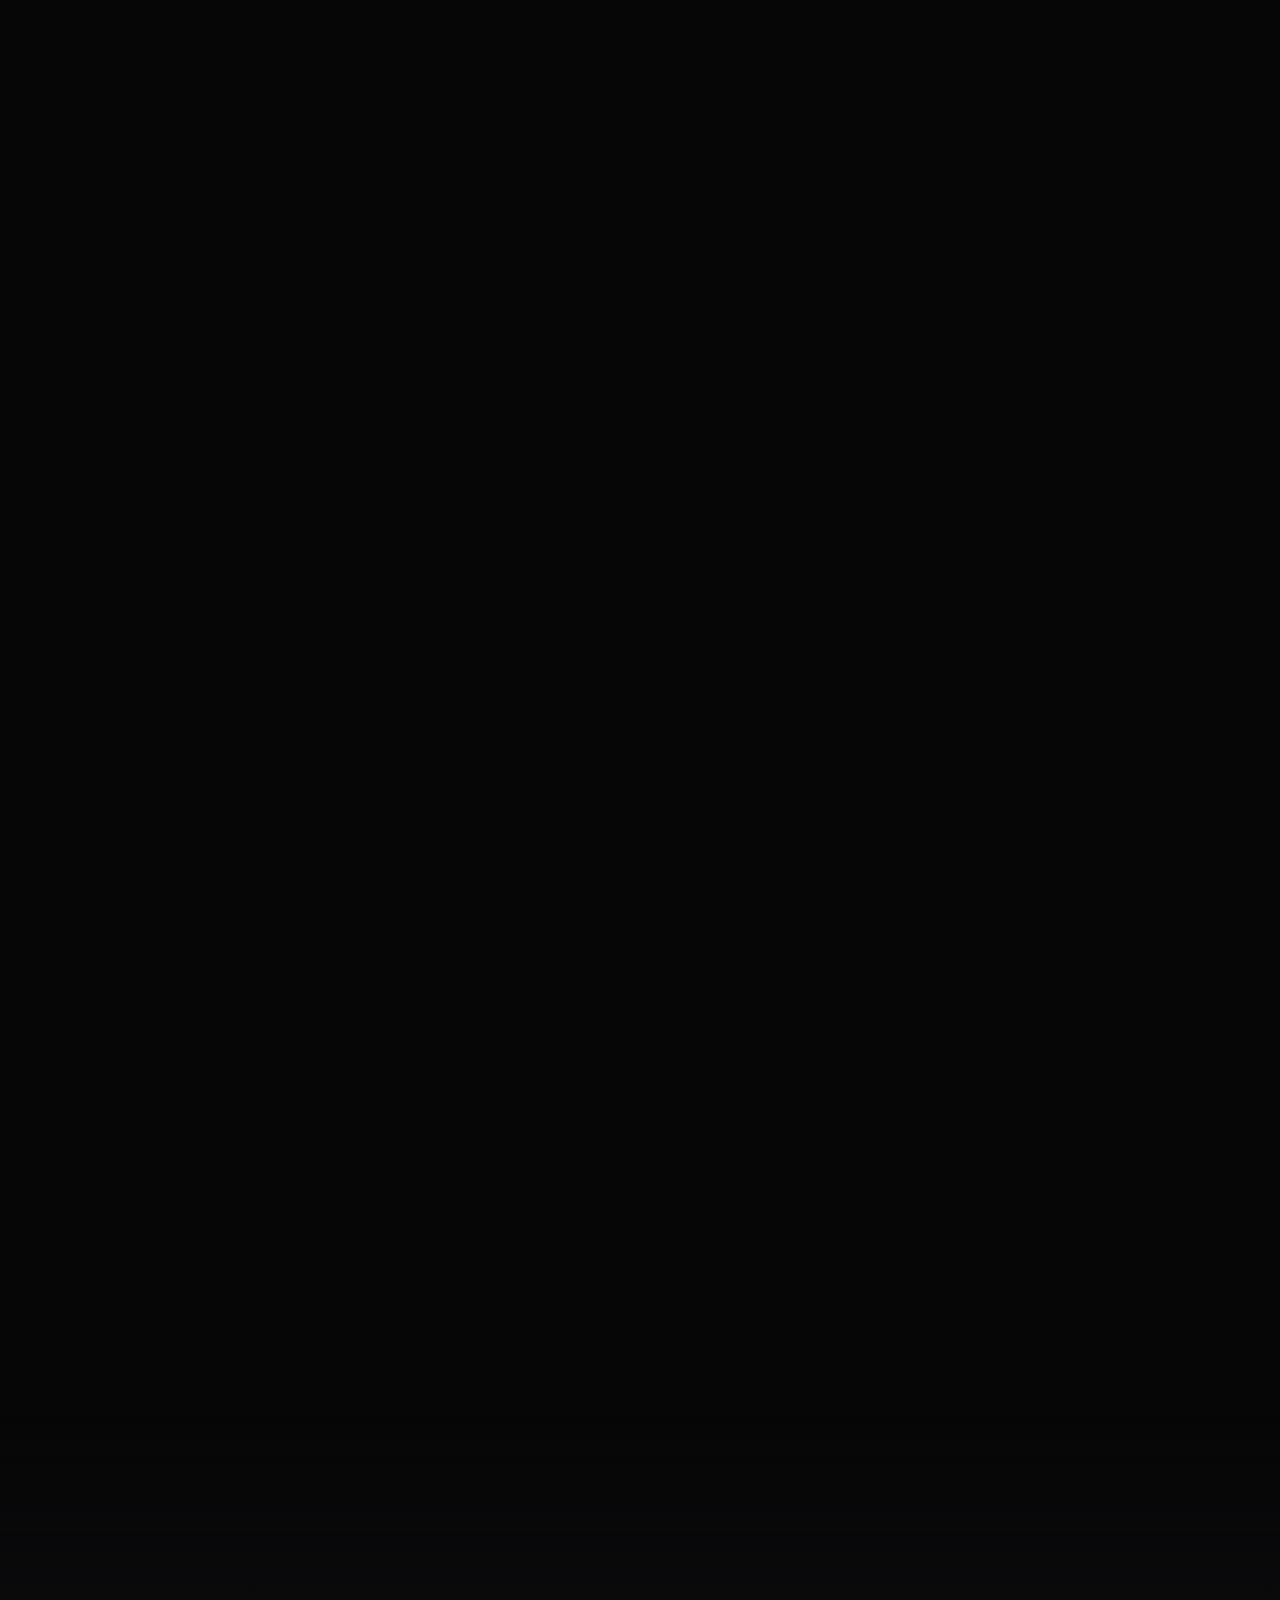
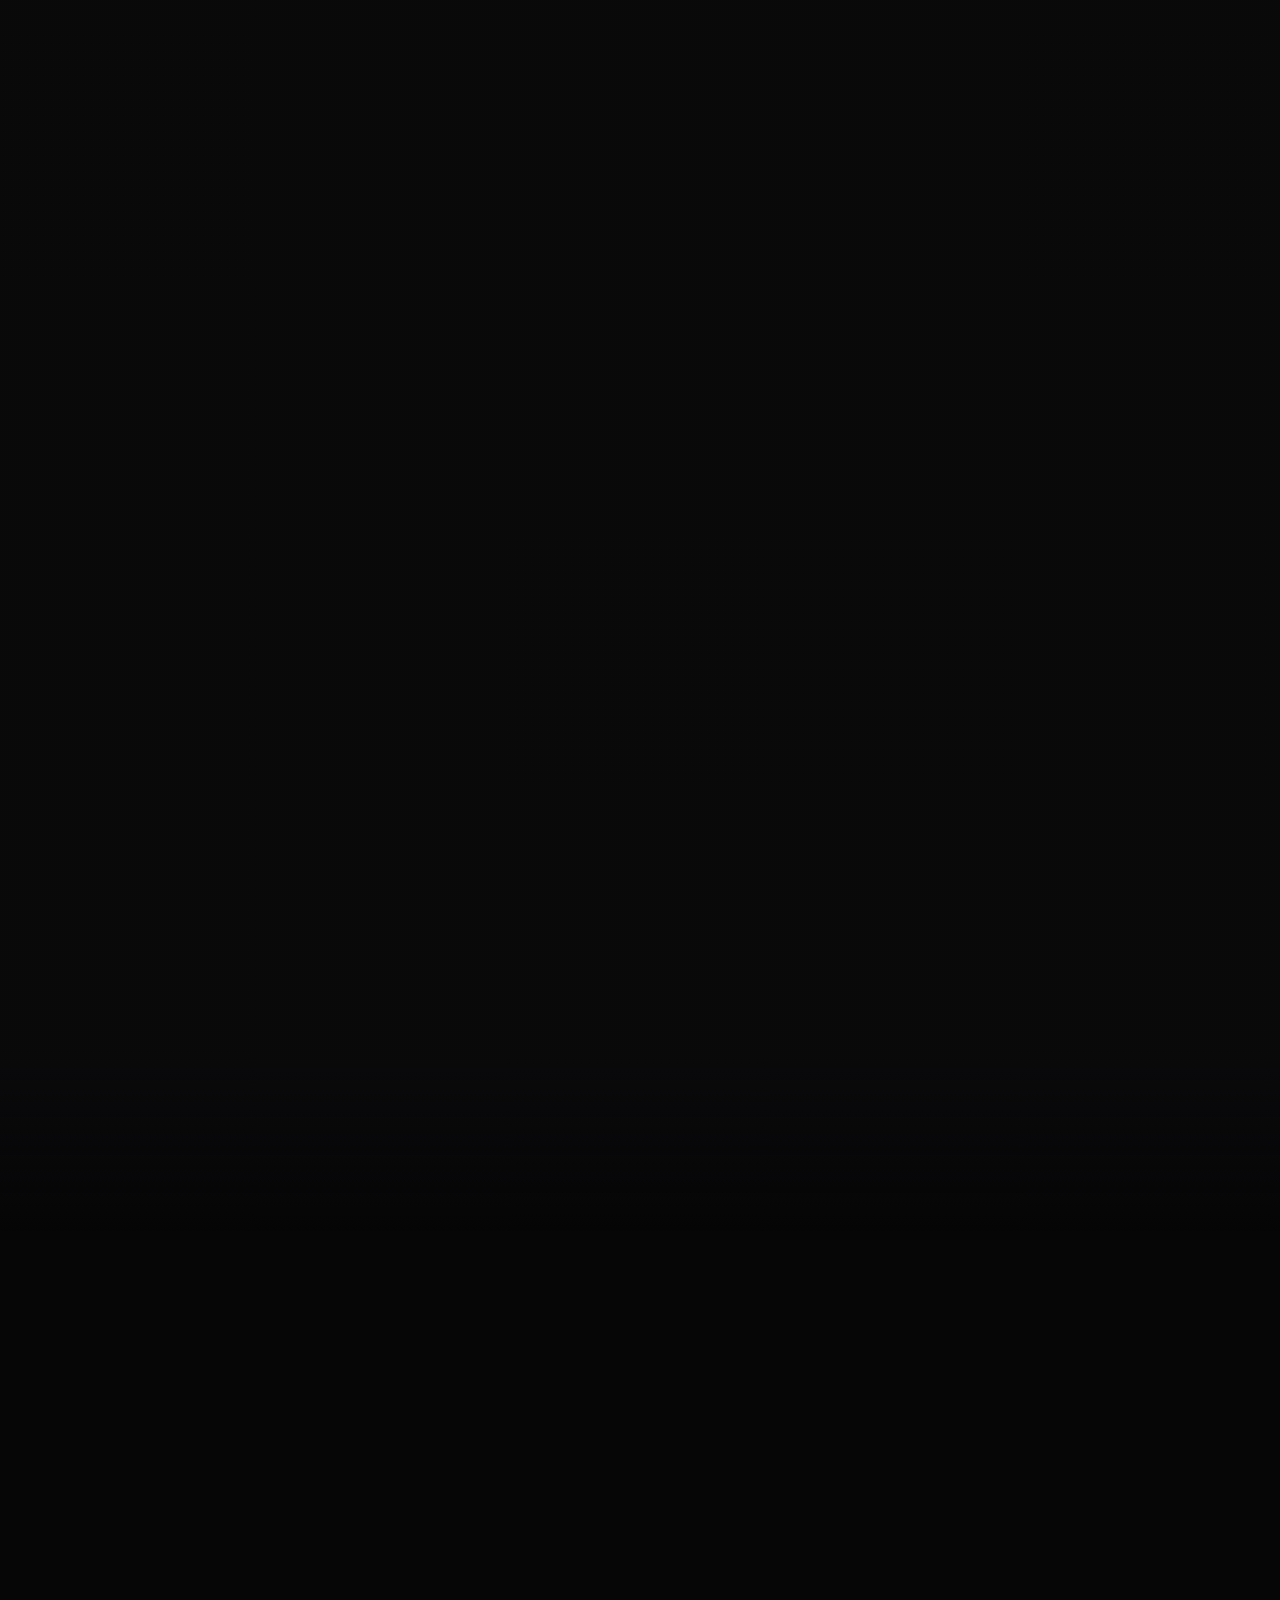
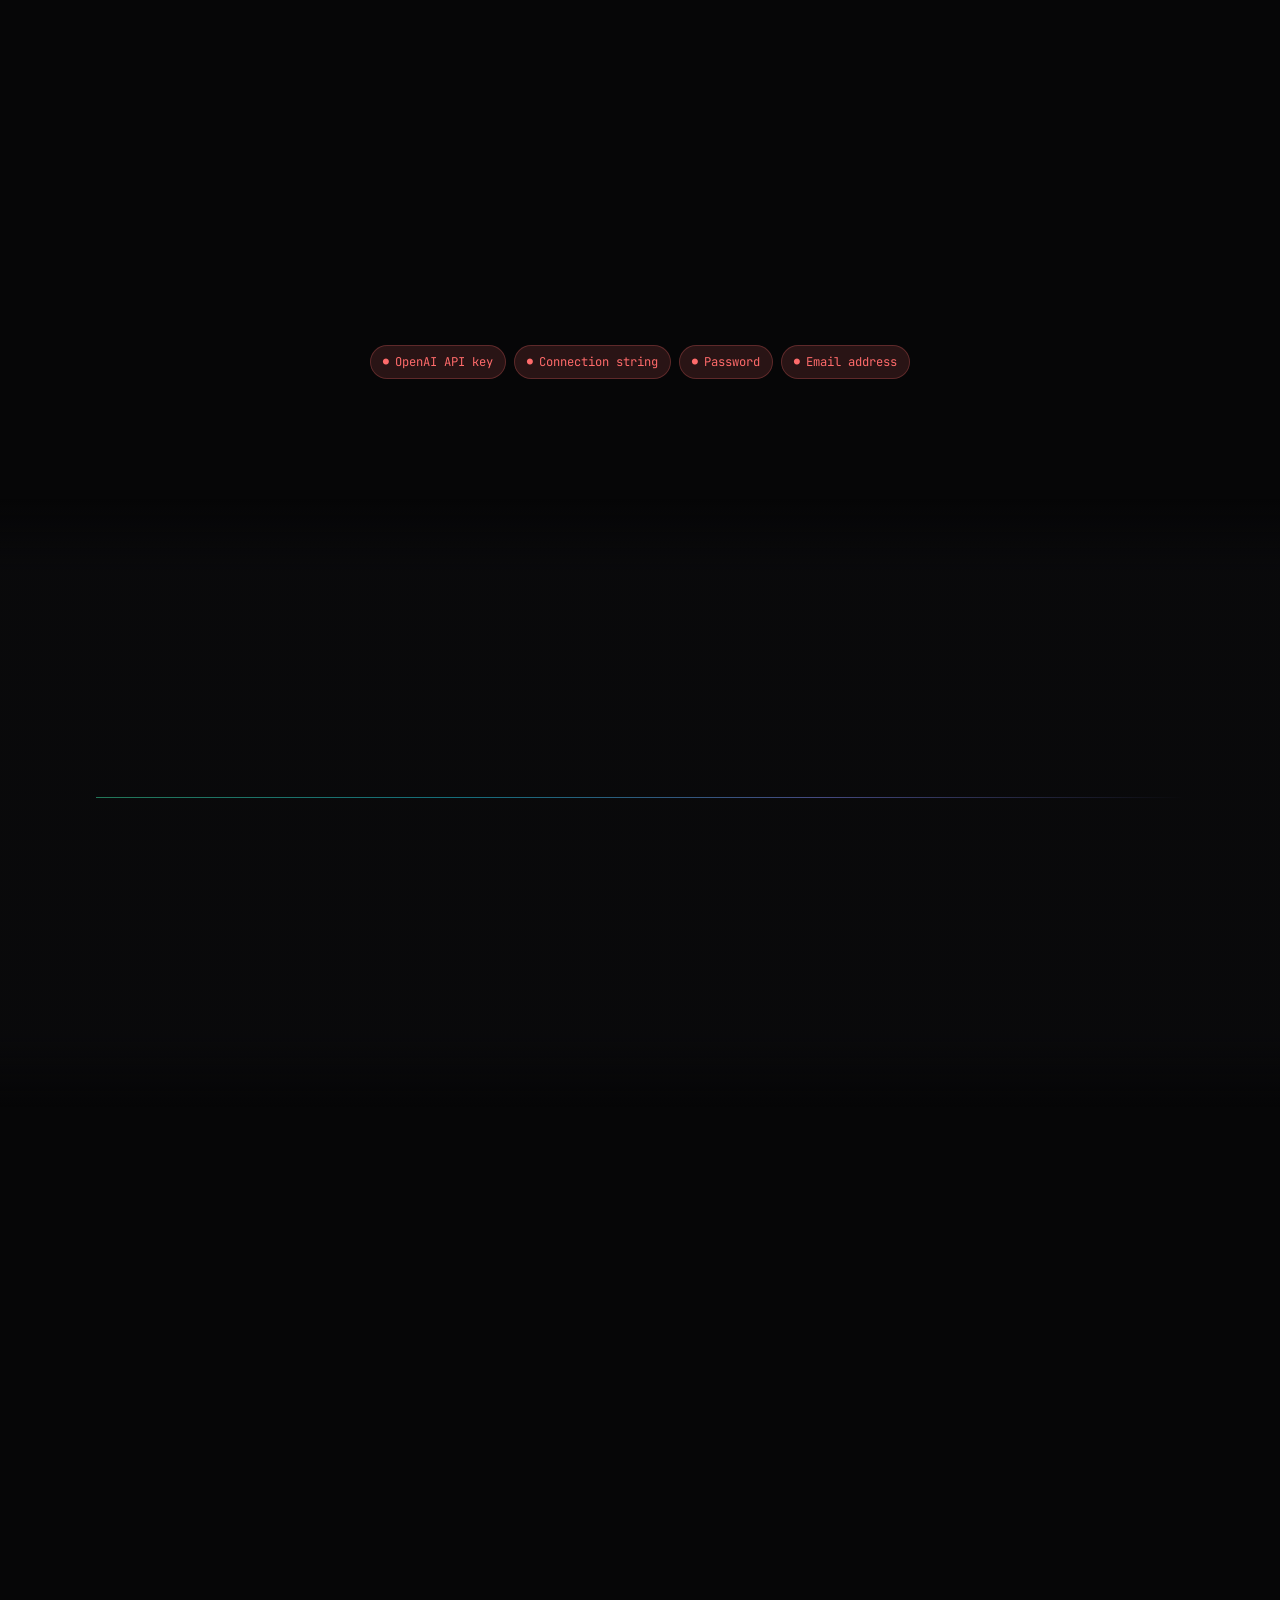
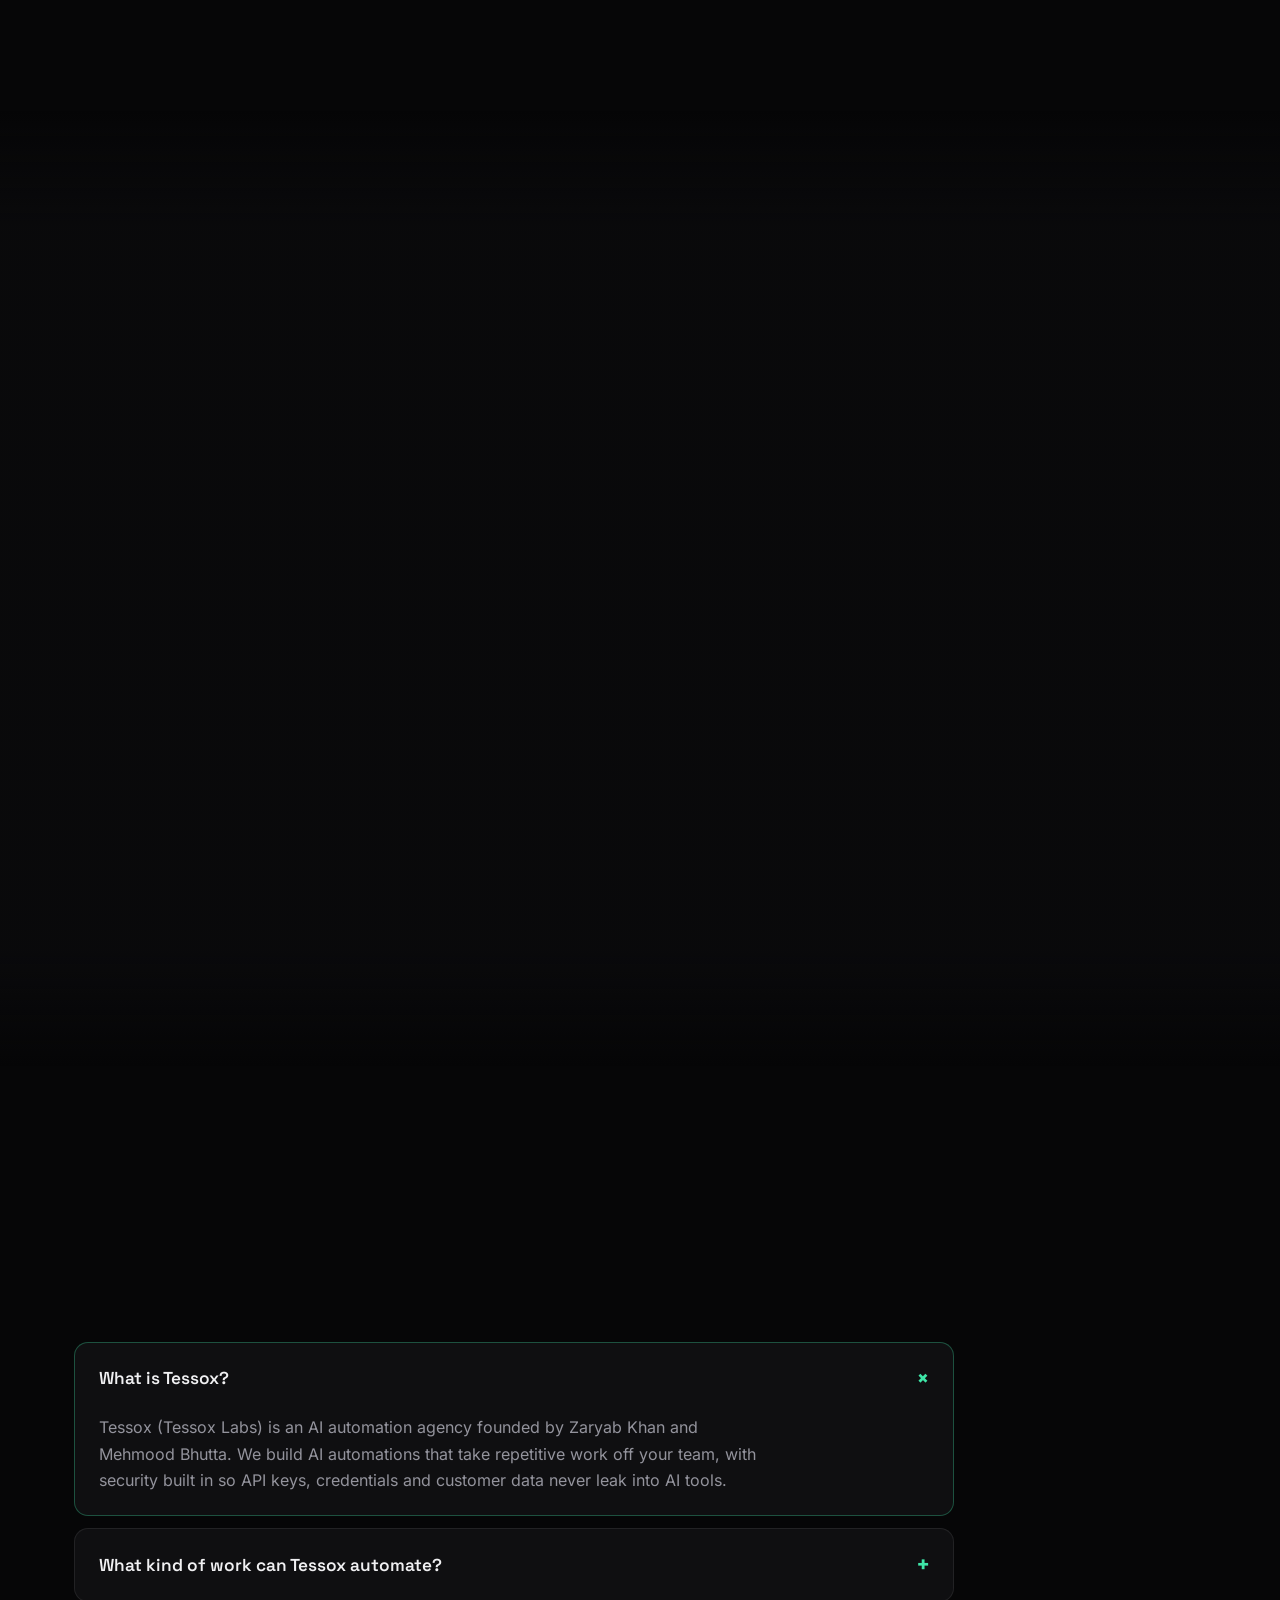
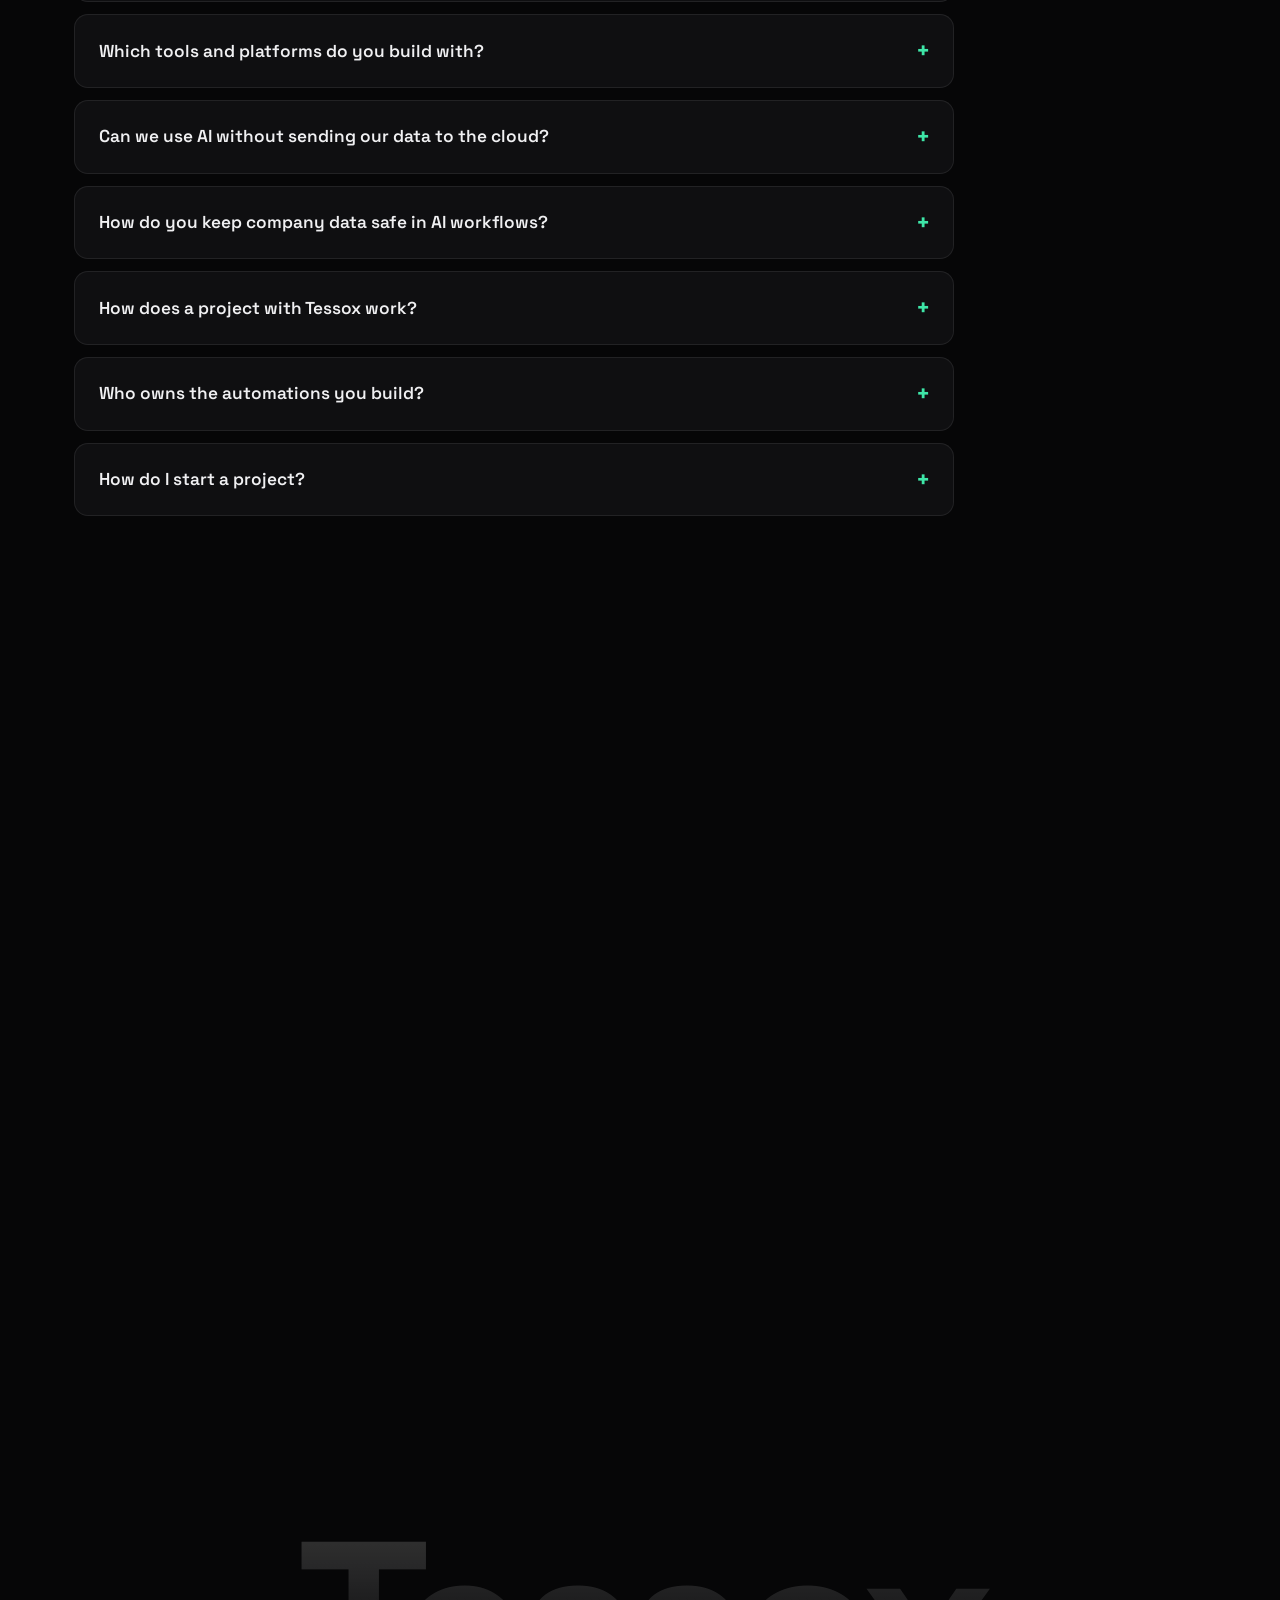
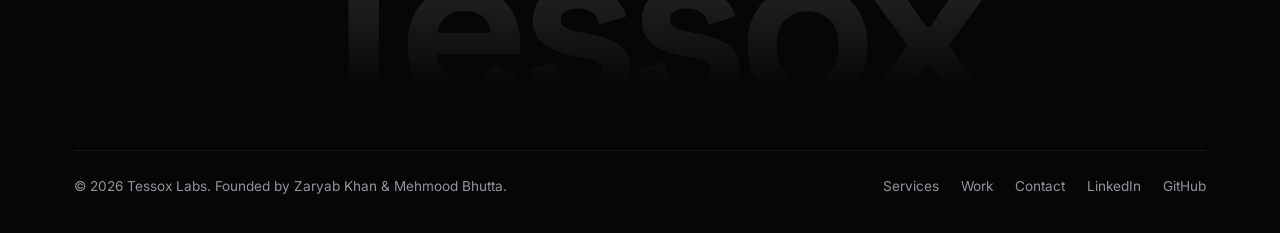
==== commit 8271c0b6: "Link LinkedIn company page; confirm offline LLM stack - Contact link, footer, Organization sameAs an" ====
--- a/index.html
+++ b/index.html
@@ -639,10 +639,9 @@
             <h3>LLM providers</h3>
             <ul><li>OpenAI</li><li>Anthropic</li><li>OpenRouter</li><li>Gemini</li><li>LangChain</li><li>FAISS</li></ul>
           </div>
-          <!-- TODO(Zaryab): edit to match the local-LLM tools you actually use. -->
           <div class="stack-group">
             <h3>Offline LLMs</h3>
-            <ul><li>Ollama</li><li>llama.cpp</li><li>vLLM</li><li>Llama</li><li>Mistral</li><li>Qwen</li></ul>
+            <ul><li>Ollama</li><li>llama.cpp</li><li>Qwen</li></ul>
           </div>
           <div class="stack-group">
             <h3>Cloud & infra</h3>
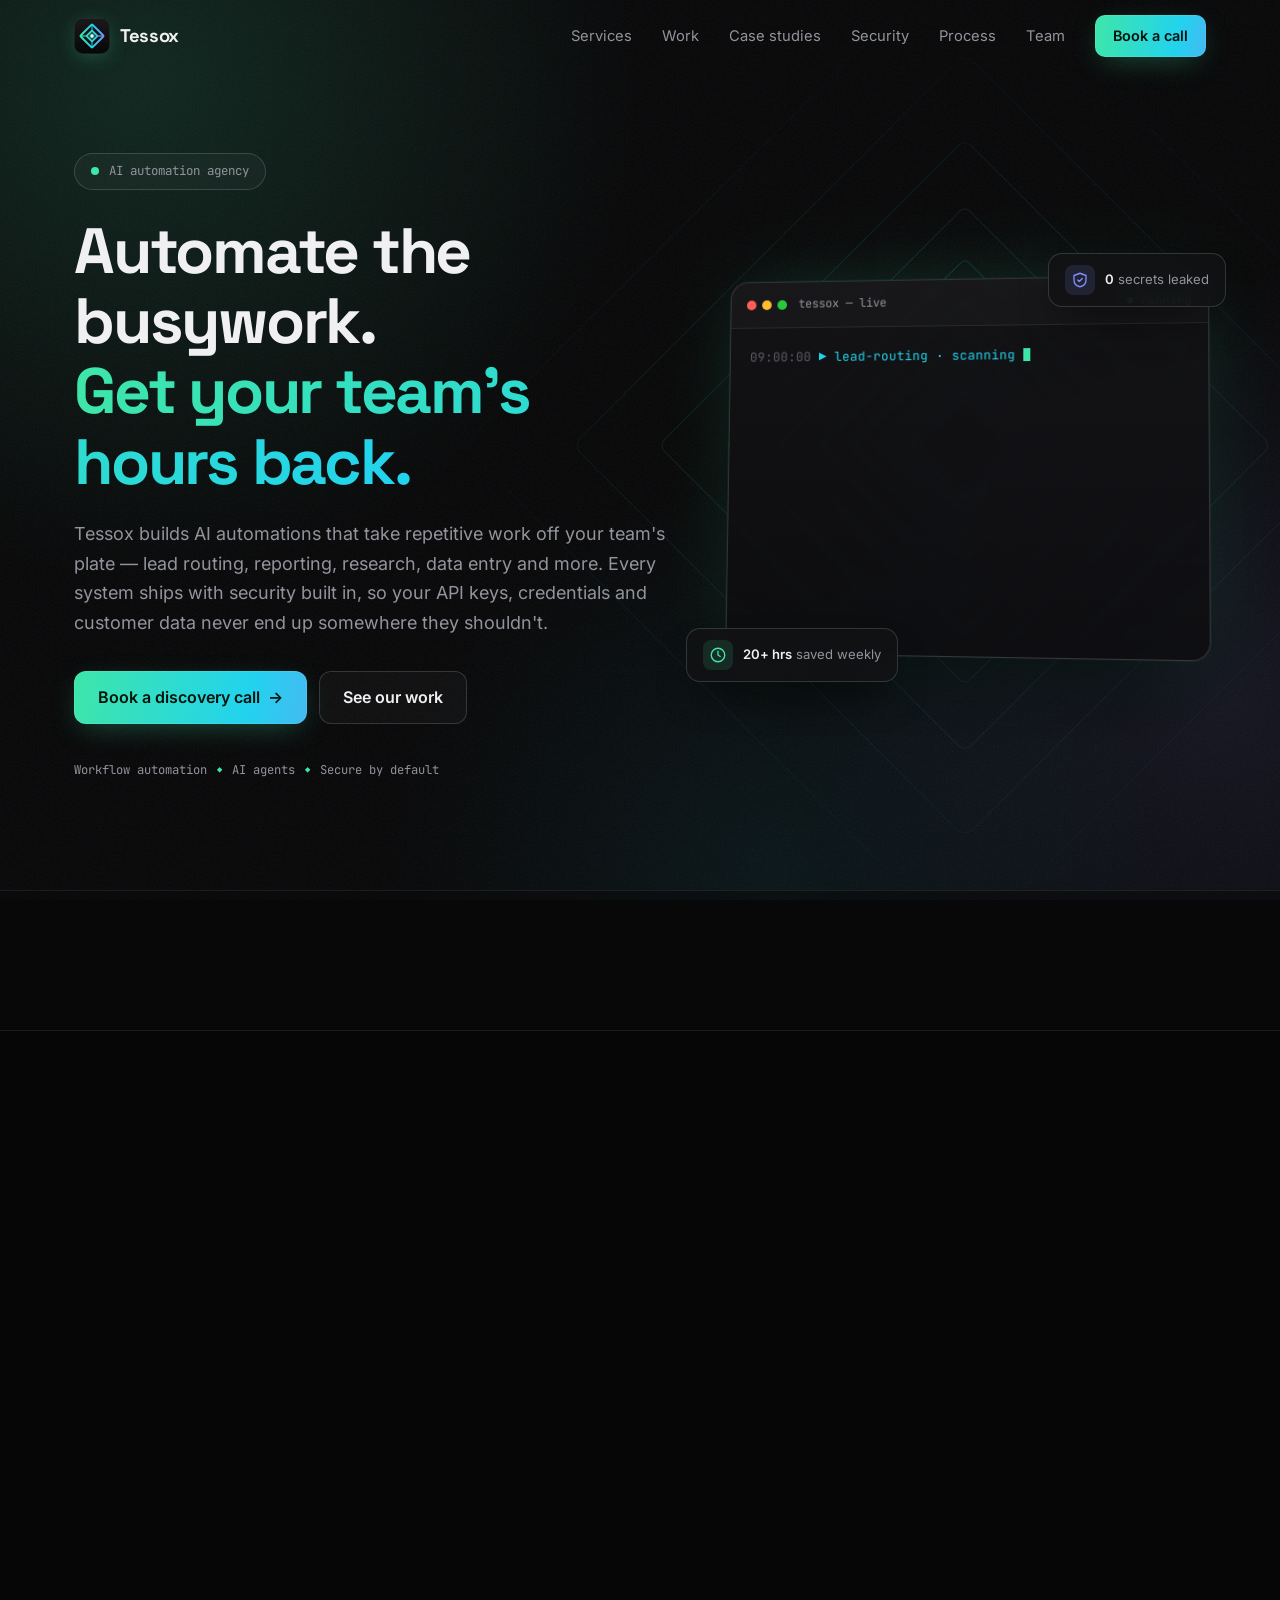
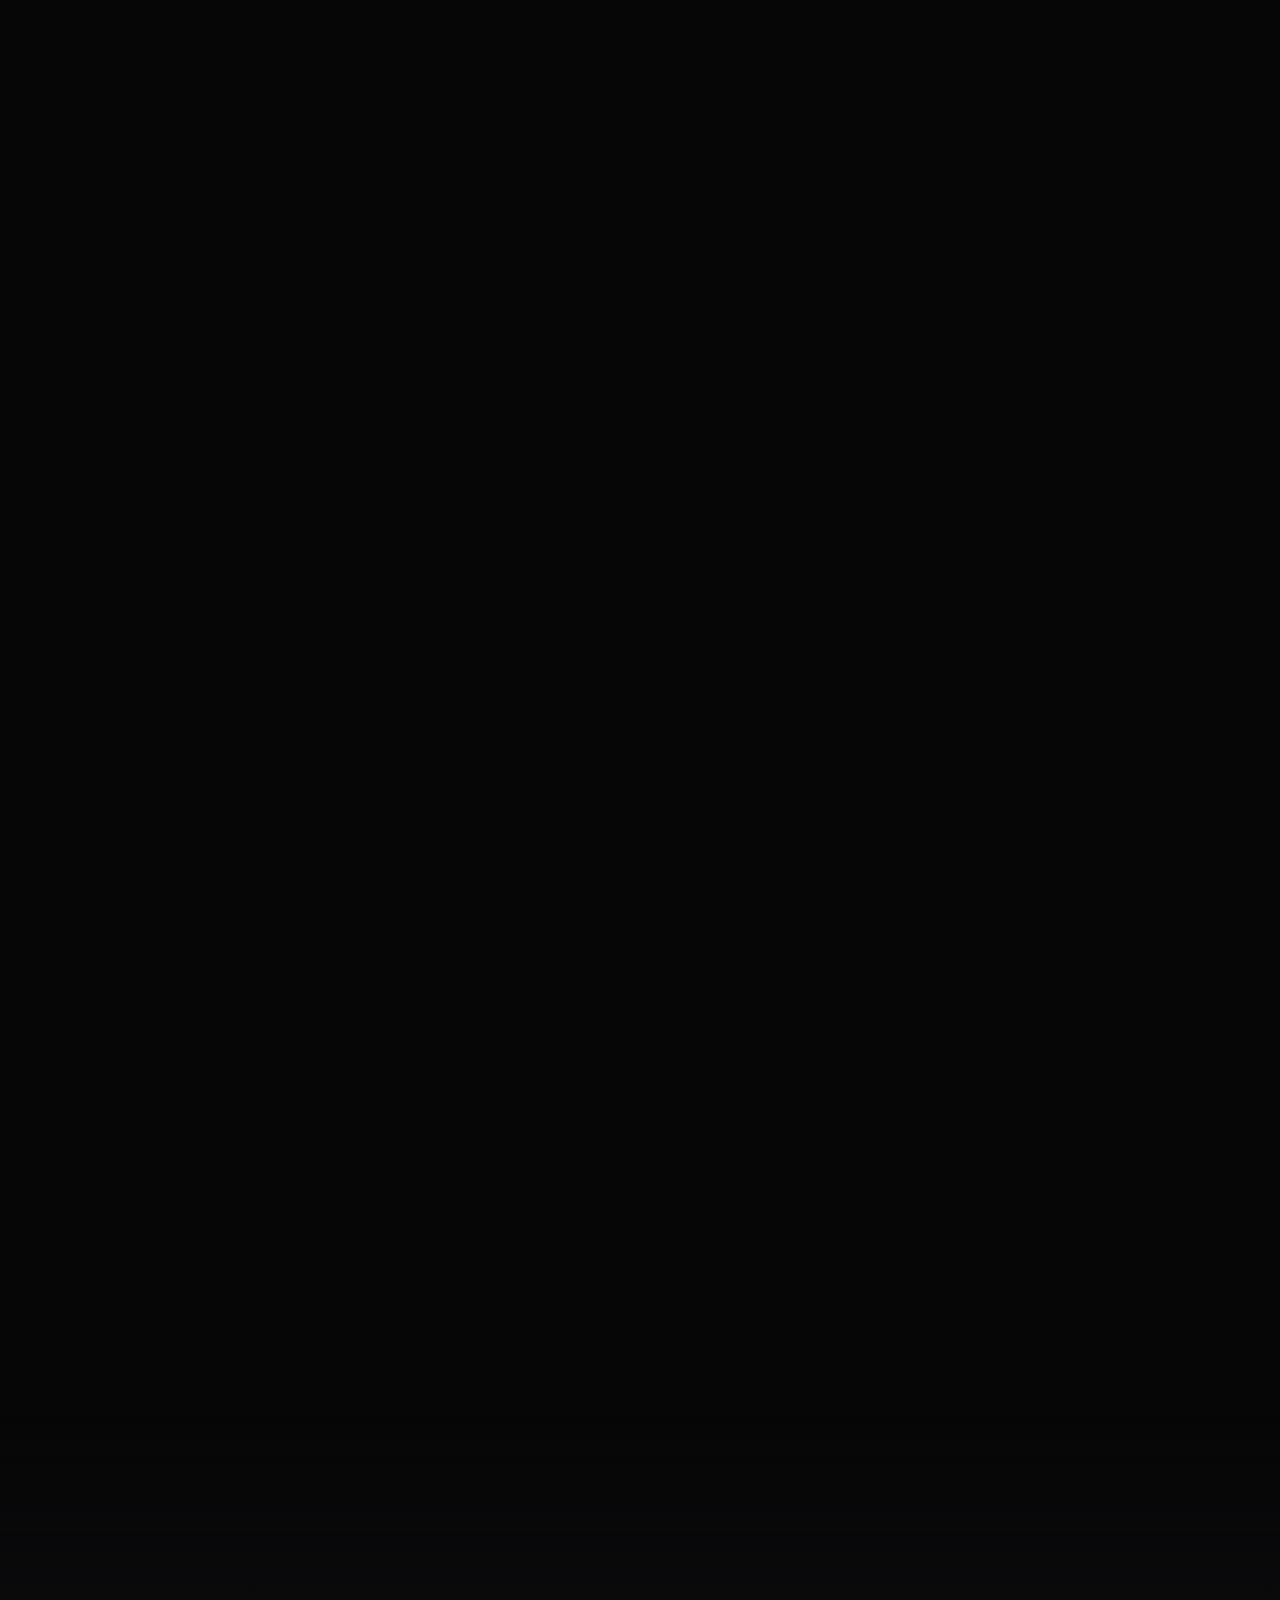
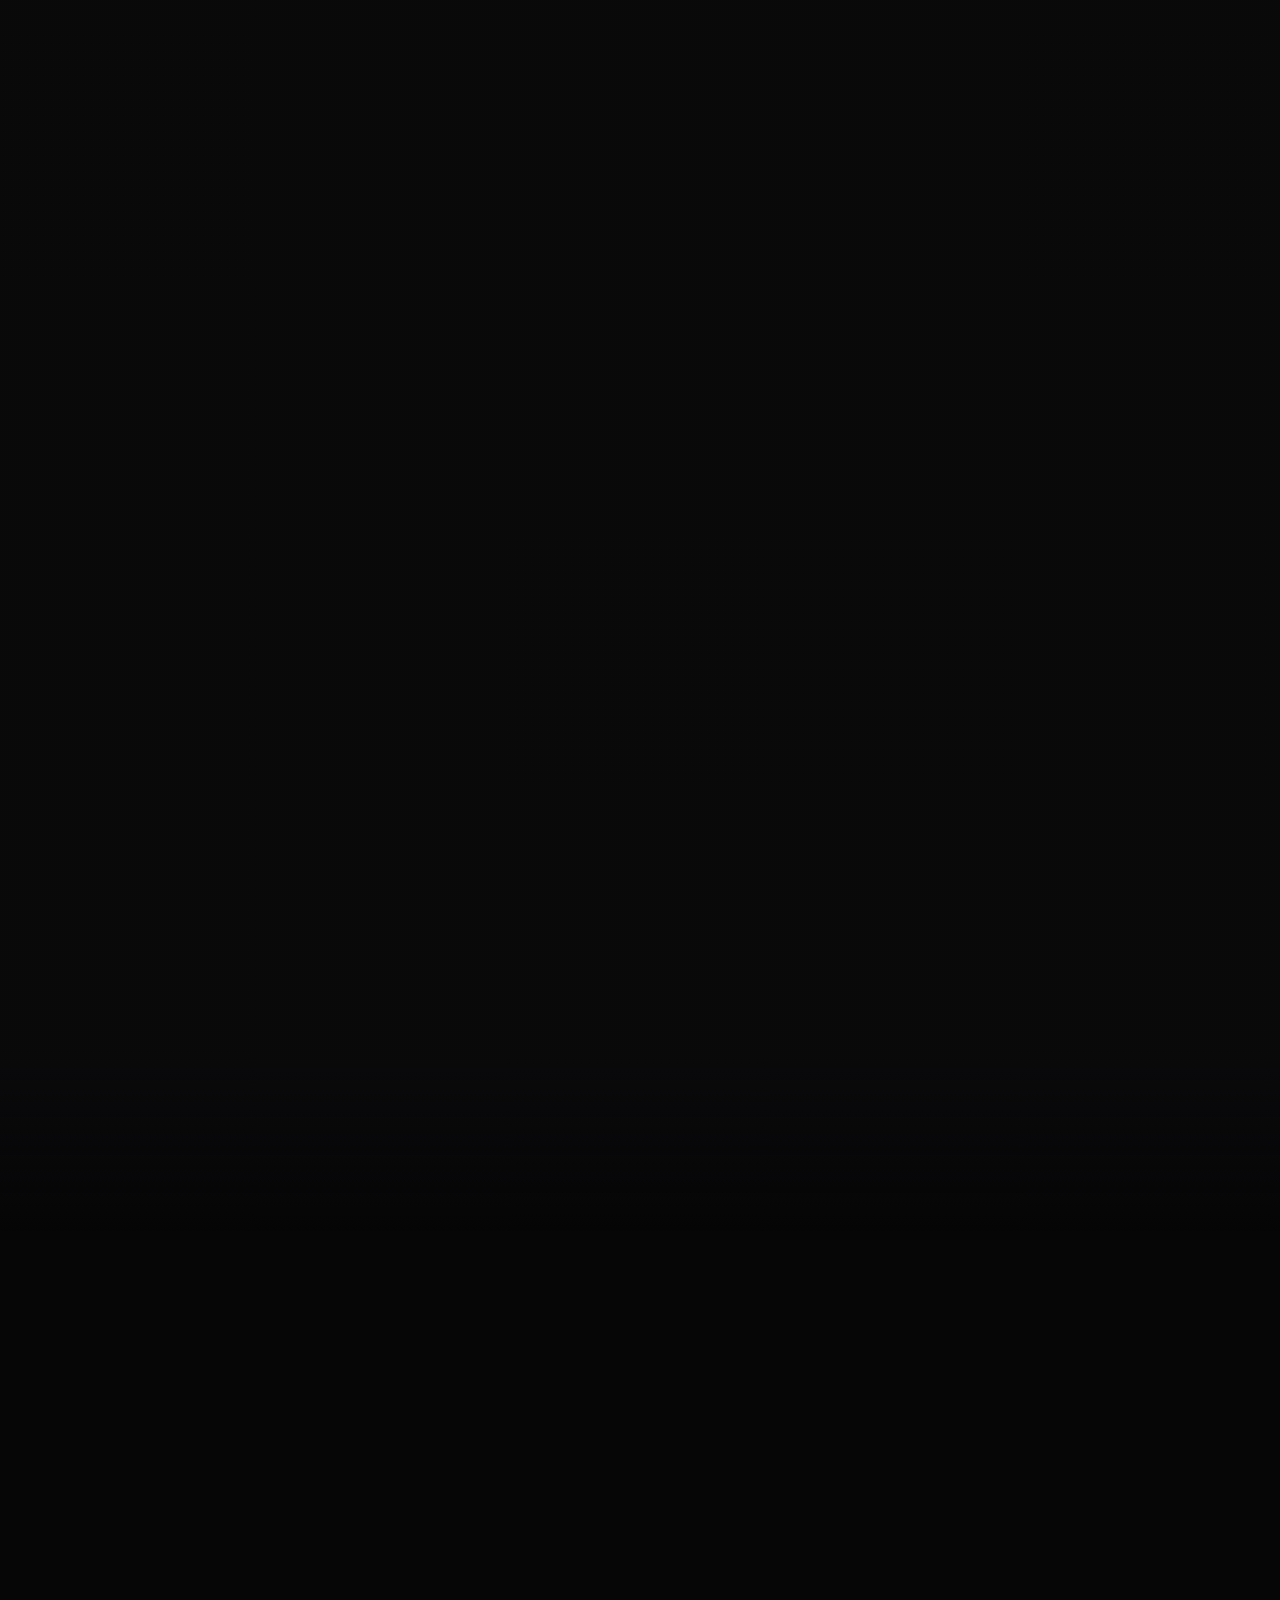
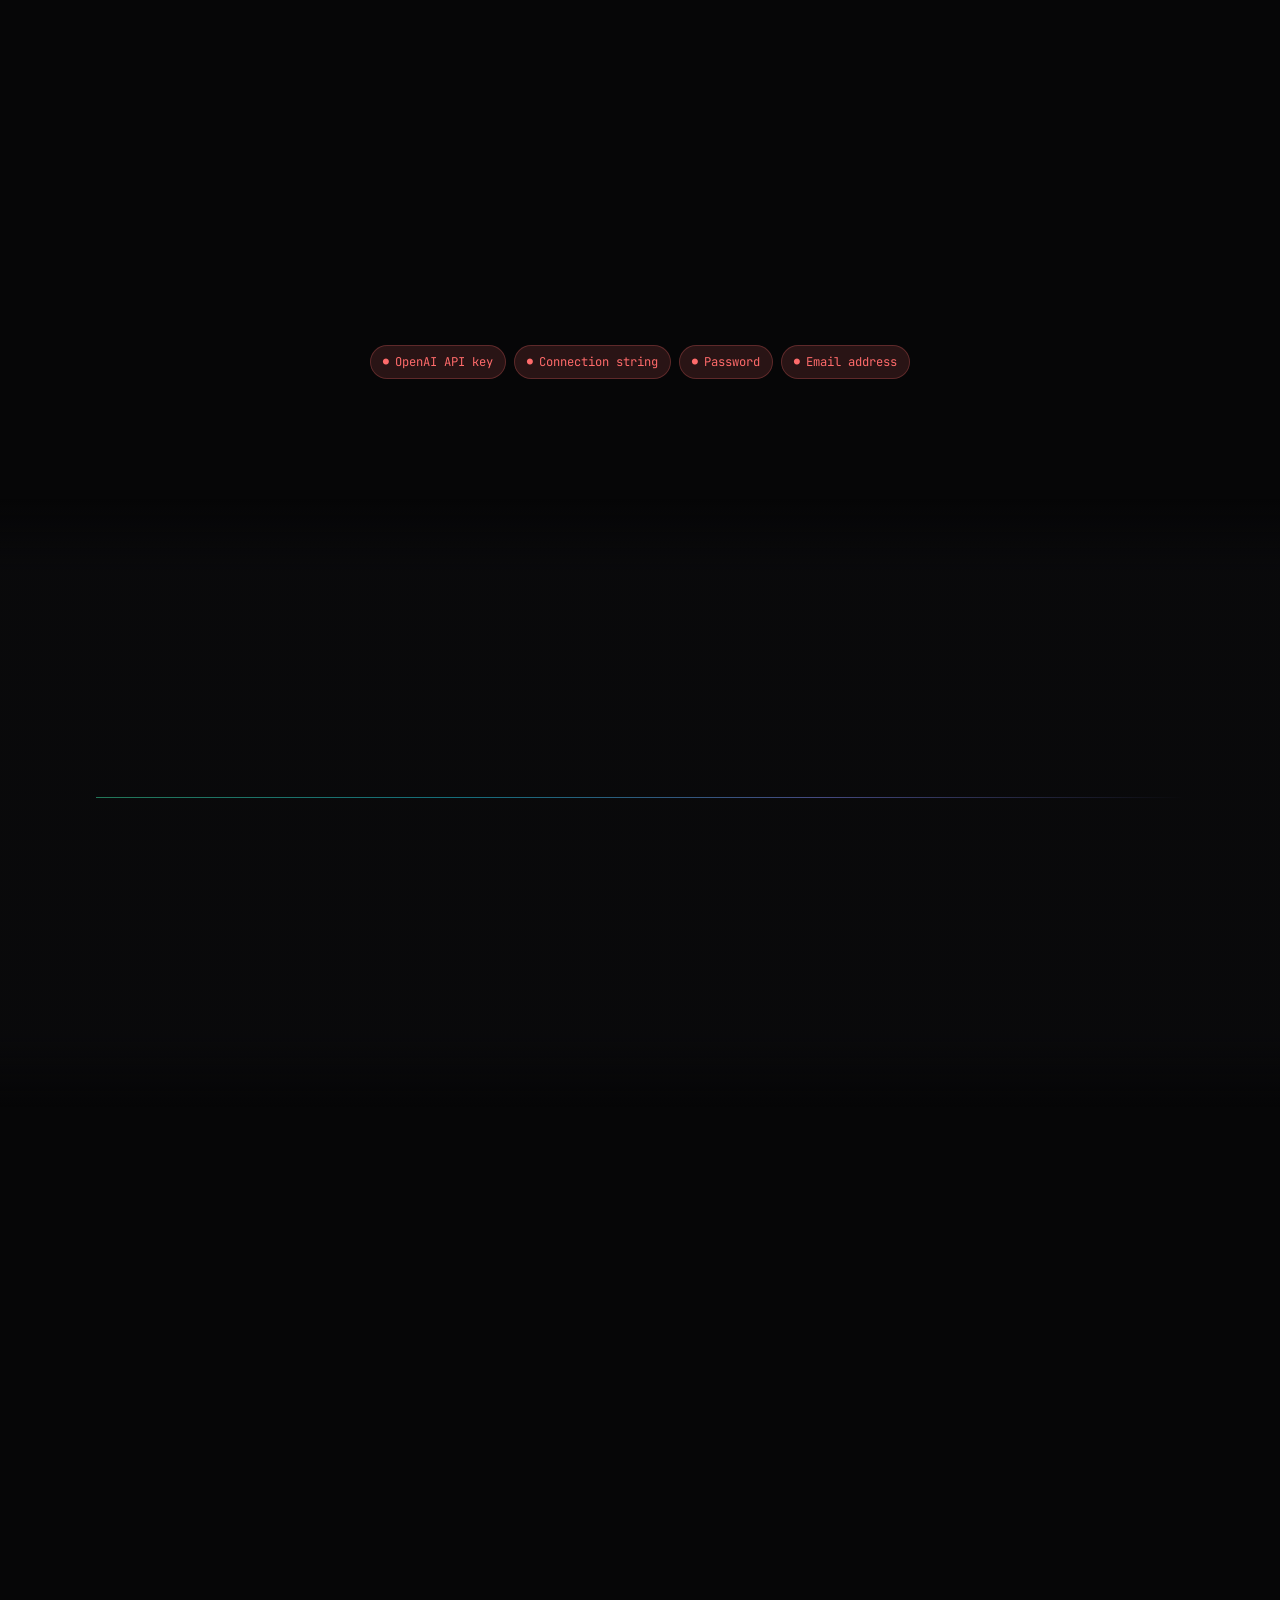
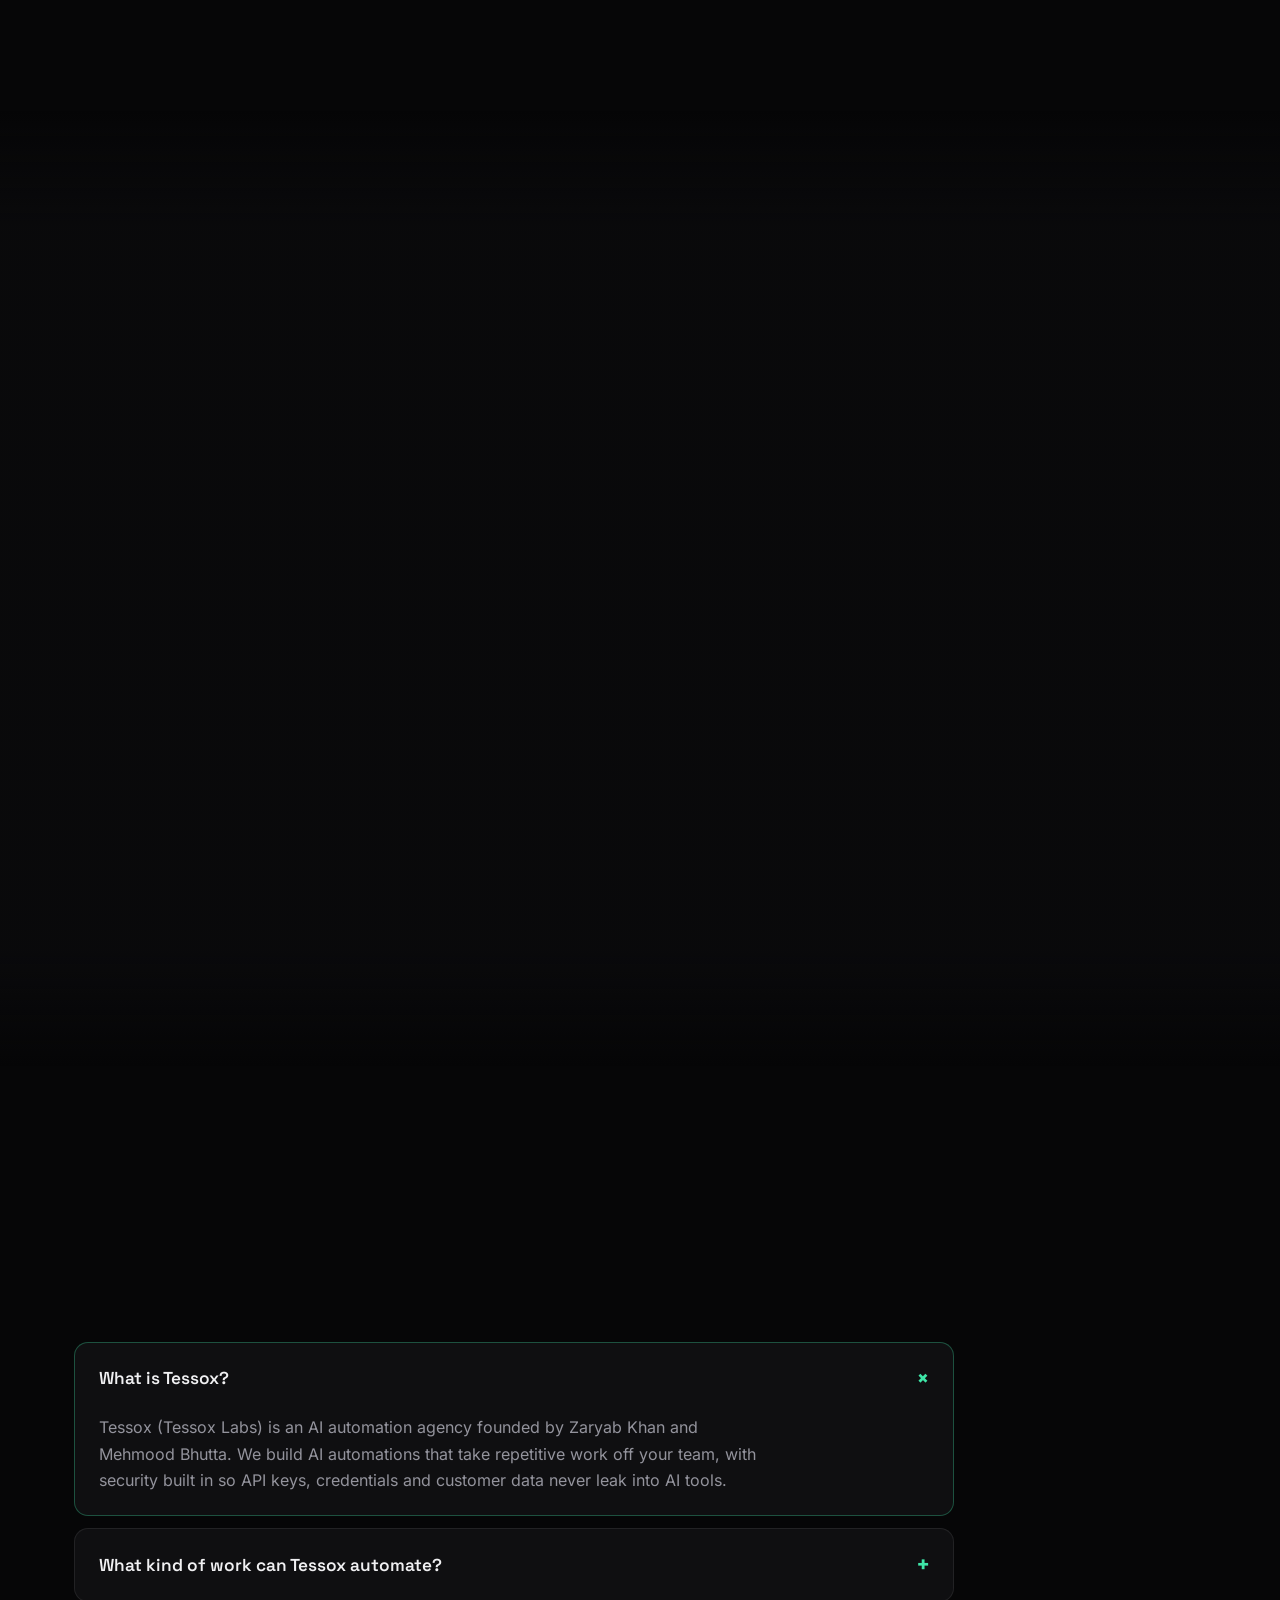
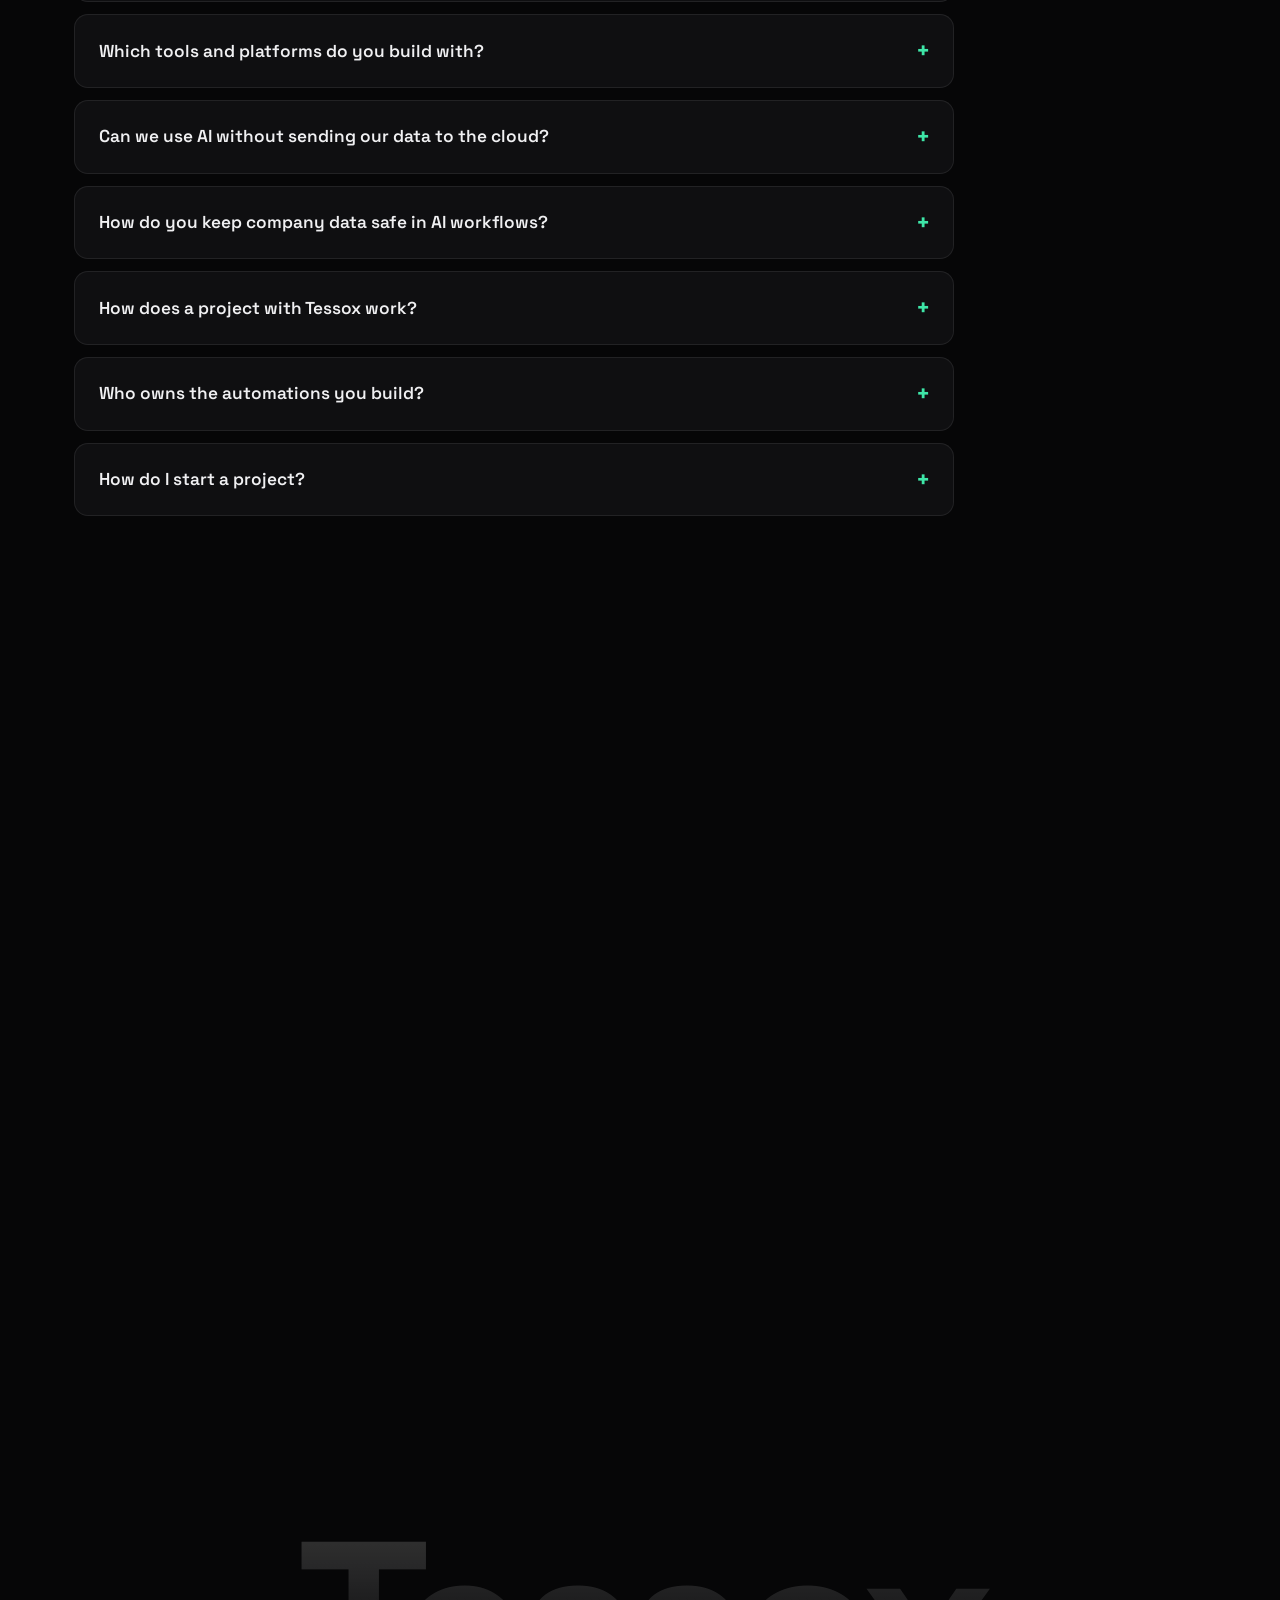
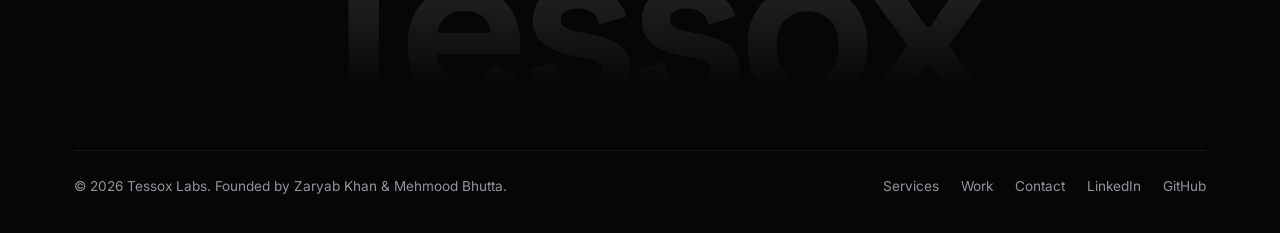
==== commit a5951ef4: "Link the Tessox GitHub organization Contact and footer GitHub links, Organization sameAs and llms.tx" ====
--- a/index.html
+++ b/index.html
@@ -51,7 +51,8 @@
           }
         ],
         "sameAs": [
-          "https://www.linkedin.com/company/tessox"
+          "https://www.linkedin.com/company/tessox",
+          "https://github.com/tessox"
         ]
       },
       {
@@ -774,7 +775,7 @@
                 </a>
               </li>
               <li>
-                <a href="https://github.com/ZaryabDaha11" target="_blank" rel="noopener">
+                <a href="https://github.com/tessox" target="_blank" rel="noopener">
                   <svg viewBox="0 0 24 24"><path d="M9 19c-4 1.5-4-2-6-2.5M15 21v-3.5c0-1 .1-1.4-.5-2 2.8-.3 5.5-1.4 5.5-6a4.6 4.6 0 0 0-1.3-3.2 4.2 4.2 0 0 0-.1-3.2s-1.1-.3-3.5 1.3a12 12 0 0 0-6.2 0C6.5 2.8 5.4 3.1 5.4 3.1a4.2 4.2 0 0 0-.1 3.2A4.6 4.6 0 0 0 4 9.5c0 4.6 2.7 5.7 5.5 6-.6.6-.6 1.2-.5 2V21"/></svg>
                   GitHub
                 </a>
@@ -818,7 +819,7 @@
           <a href="#work">Work</a>
           <a href="#contact">Contact</a>
           <a href="https://www.linkedin.com/company/tessox" target="_blank" rel="noopener">LinkedIn</a>
-          <a href="https://github.com/ZaryabDaha11" target="_blank" rel="noopener">GitHub</a>
+          <a href="https://github.com/tessox" target="_blank" rel="noopener">GitHub</a>
         </nav>
       </div>
     </div>
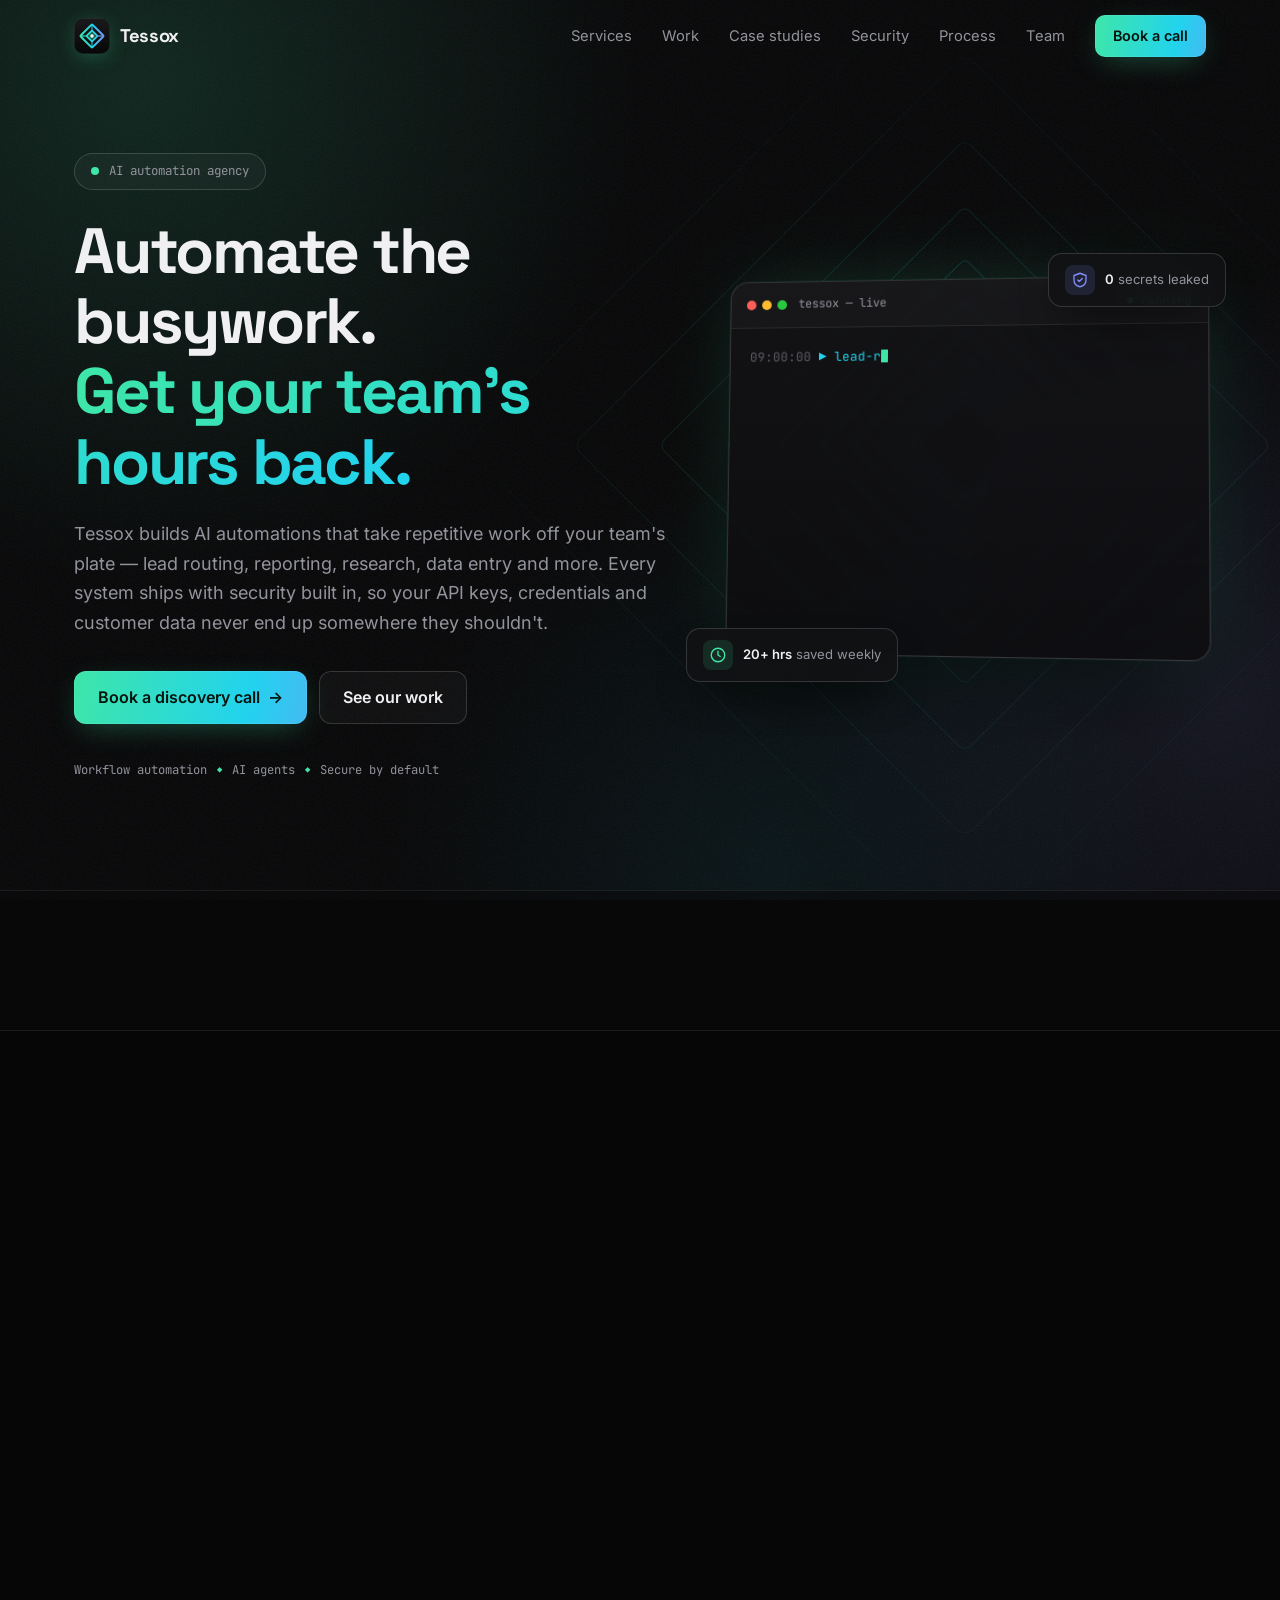
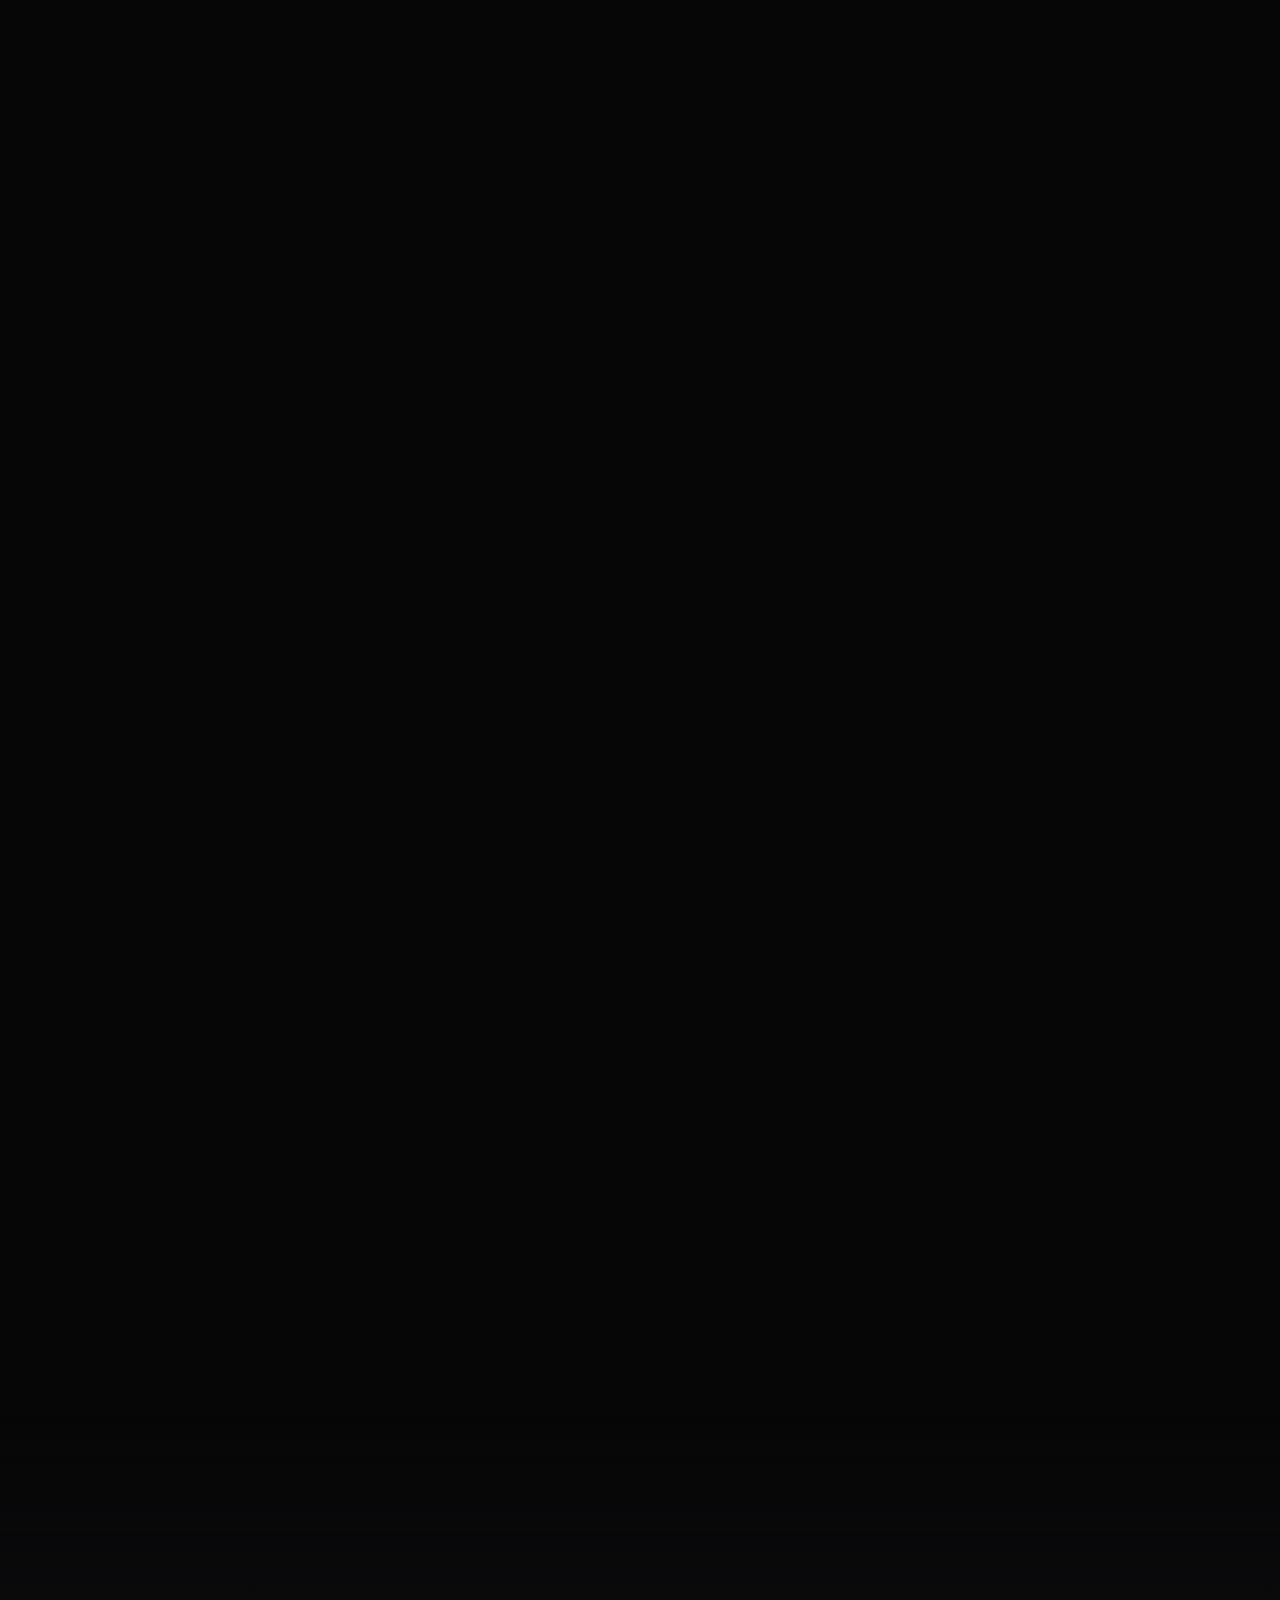
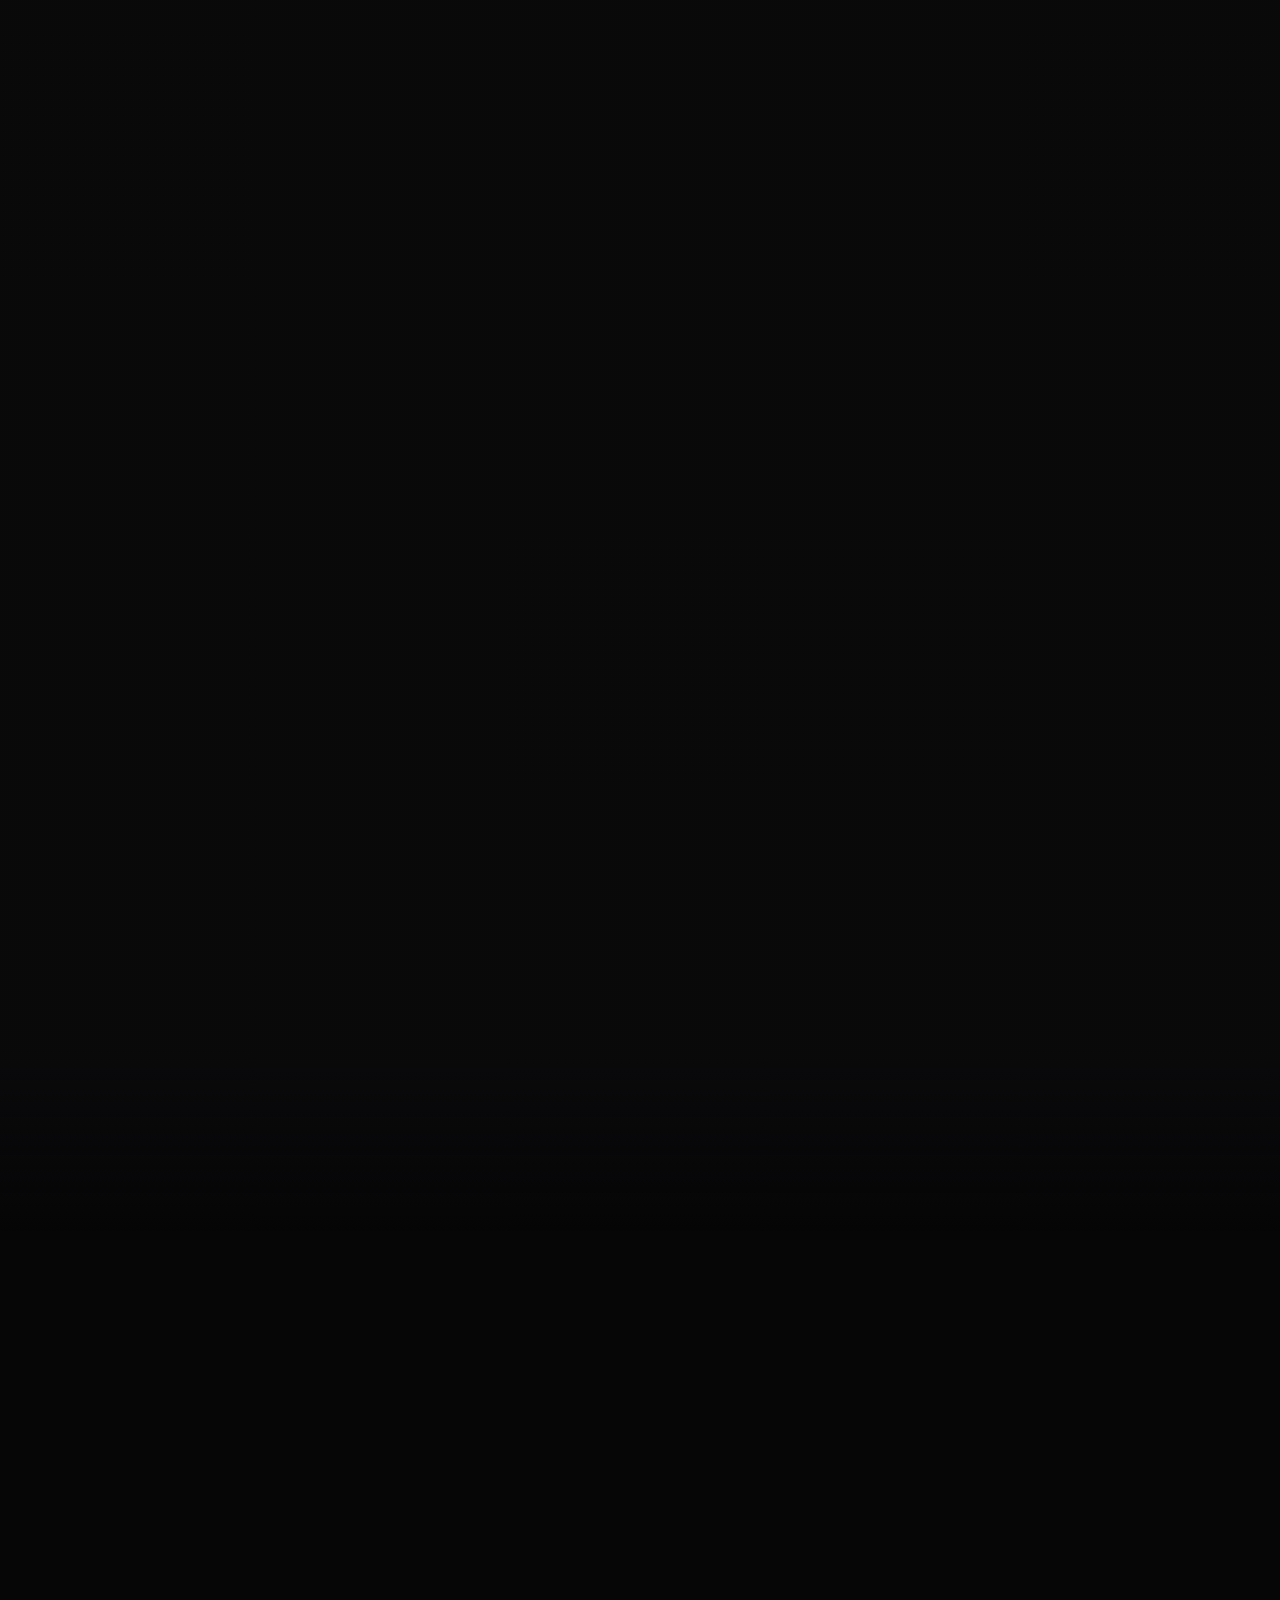
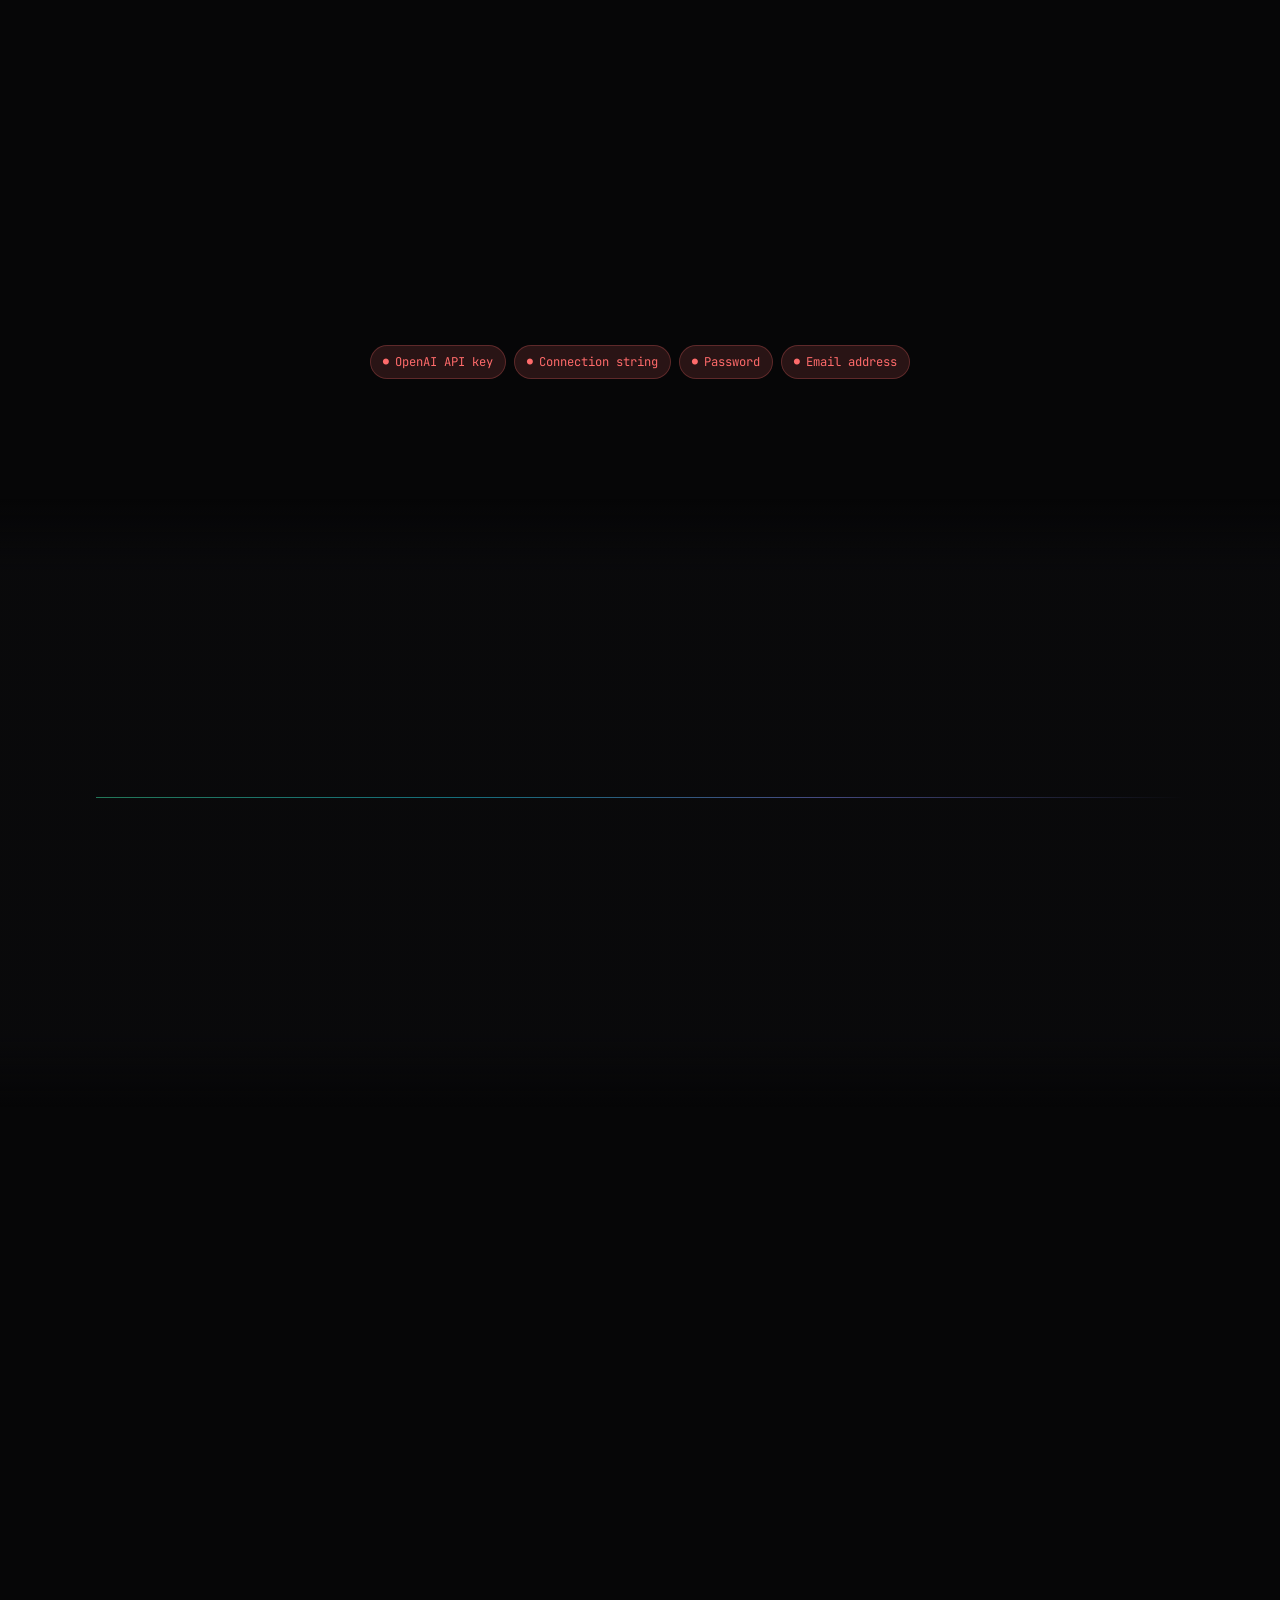
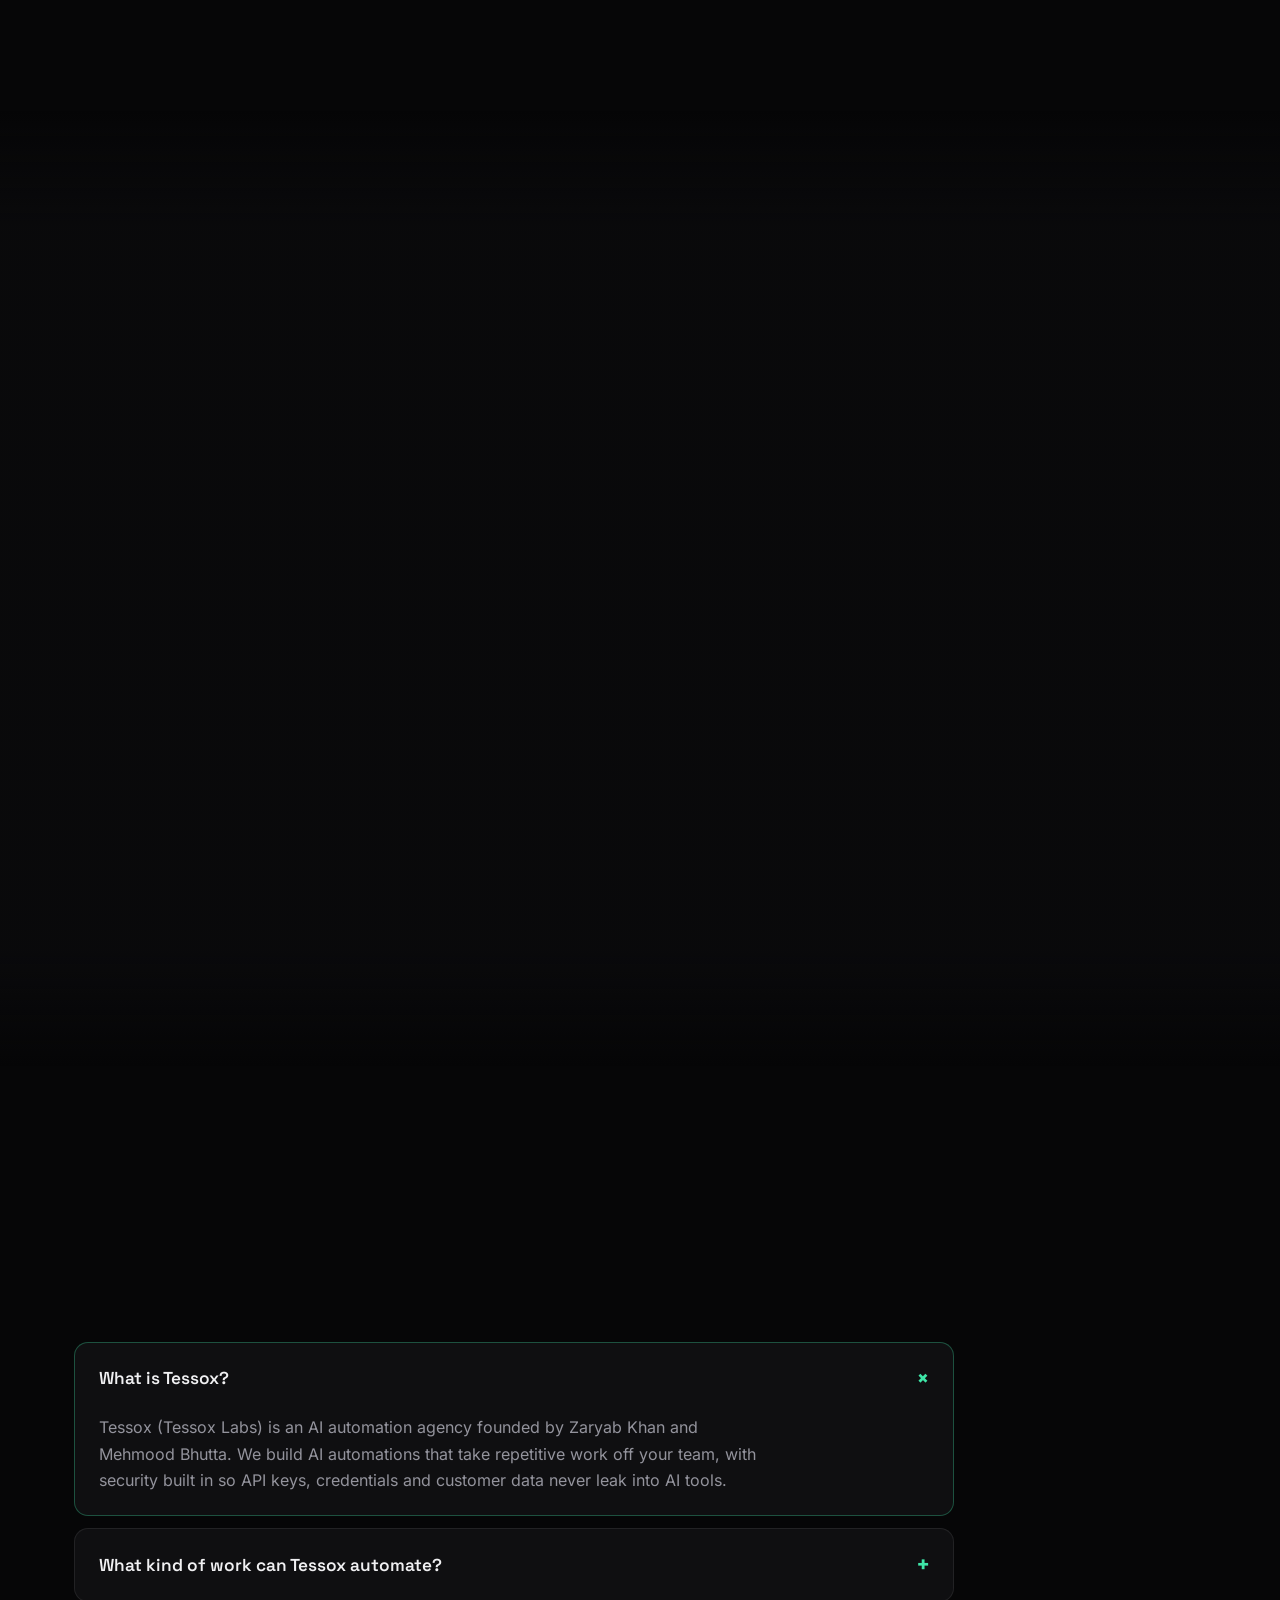
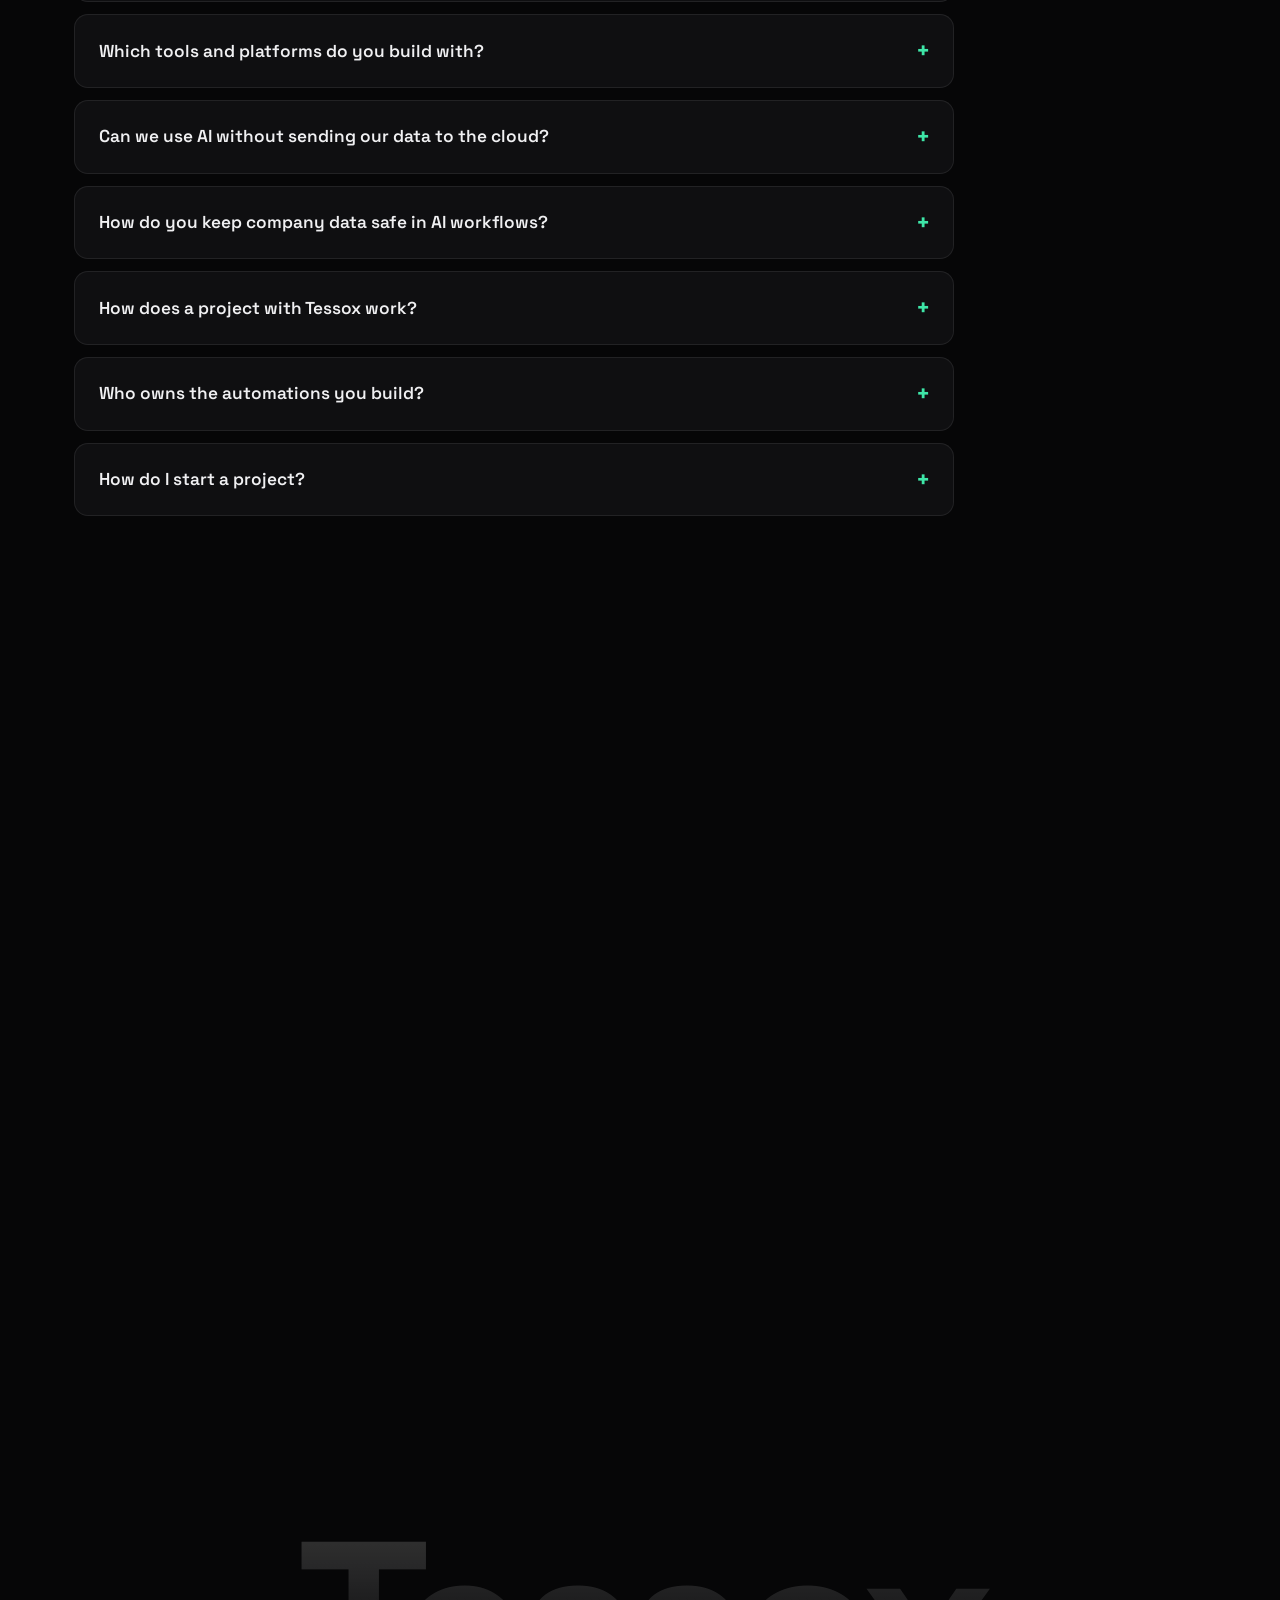
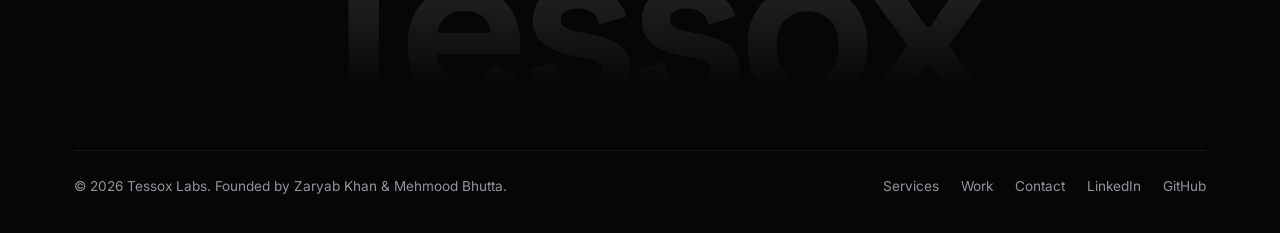
==== commit d9cf87fa: "Switch contact email to hello@tessox.com Contact link, form mailto fallback, Organization email/cont" ====
--- a/index.html
+++ b/index.html
@@ -53,7 +53,17 @@
         "sameAs": [
           "https://www.linkedin.com/company/tessox",
           "https://github.com/tessox"
-        ]
+        ],
+        "email": "hello@tessox.com",
+        "contactPoint": {
+          "@type": "ContactPoint",
+          "contactType": "sales",
+          "email": "hello@tessox.com",
+          "url": "https://tessox.com/#contact",
+          "availableLanguage": [
+            "English"
+          ]
+        }
       },
       {
         "@type": "Person",
@@ -763,9 +773,9 @@
             <p class="section-lede">Tell us a bit about your business and we'll reply within one business day with ideas on what's possible.</p>
             <ul class="contact-links">
               <li>
-                <a href="mailto:zaryabdaha111@gmail.com">
+                <a href="mailto:hello@tessox.com">
                   <svg viewBox="0 0 24 24"><rect x="3" y="5" width="18" height="14" rx="2"/><path d="M3 7l9 6 9-6"/></svg>
-                  zaryabdaha111@gmail.com
+                  hello@tessox.com
                 </a>
               </li>
               <li>
